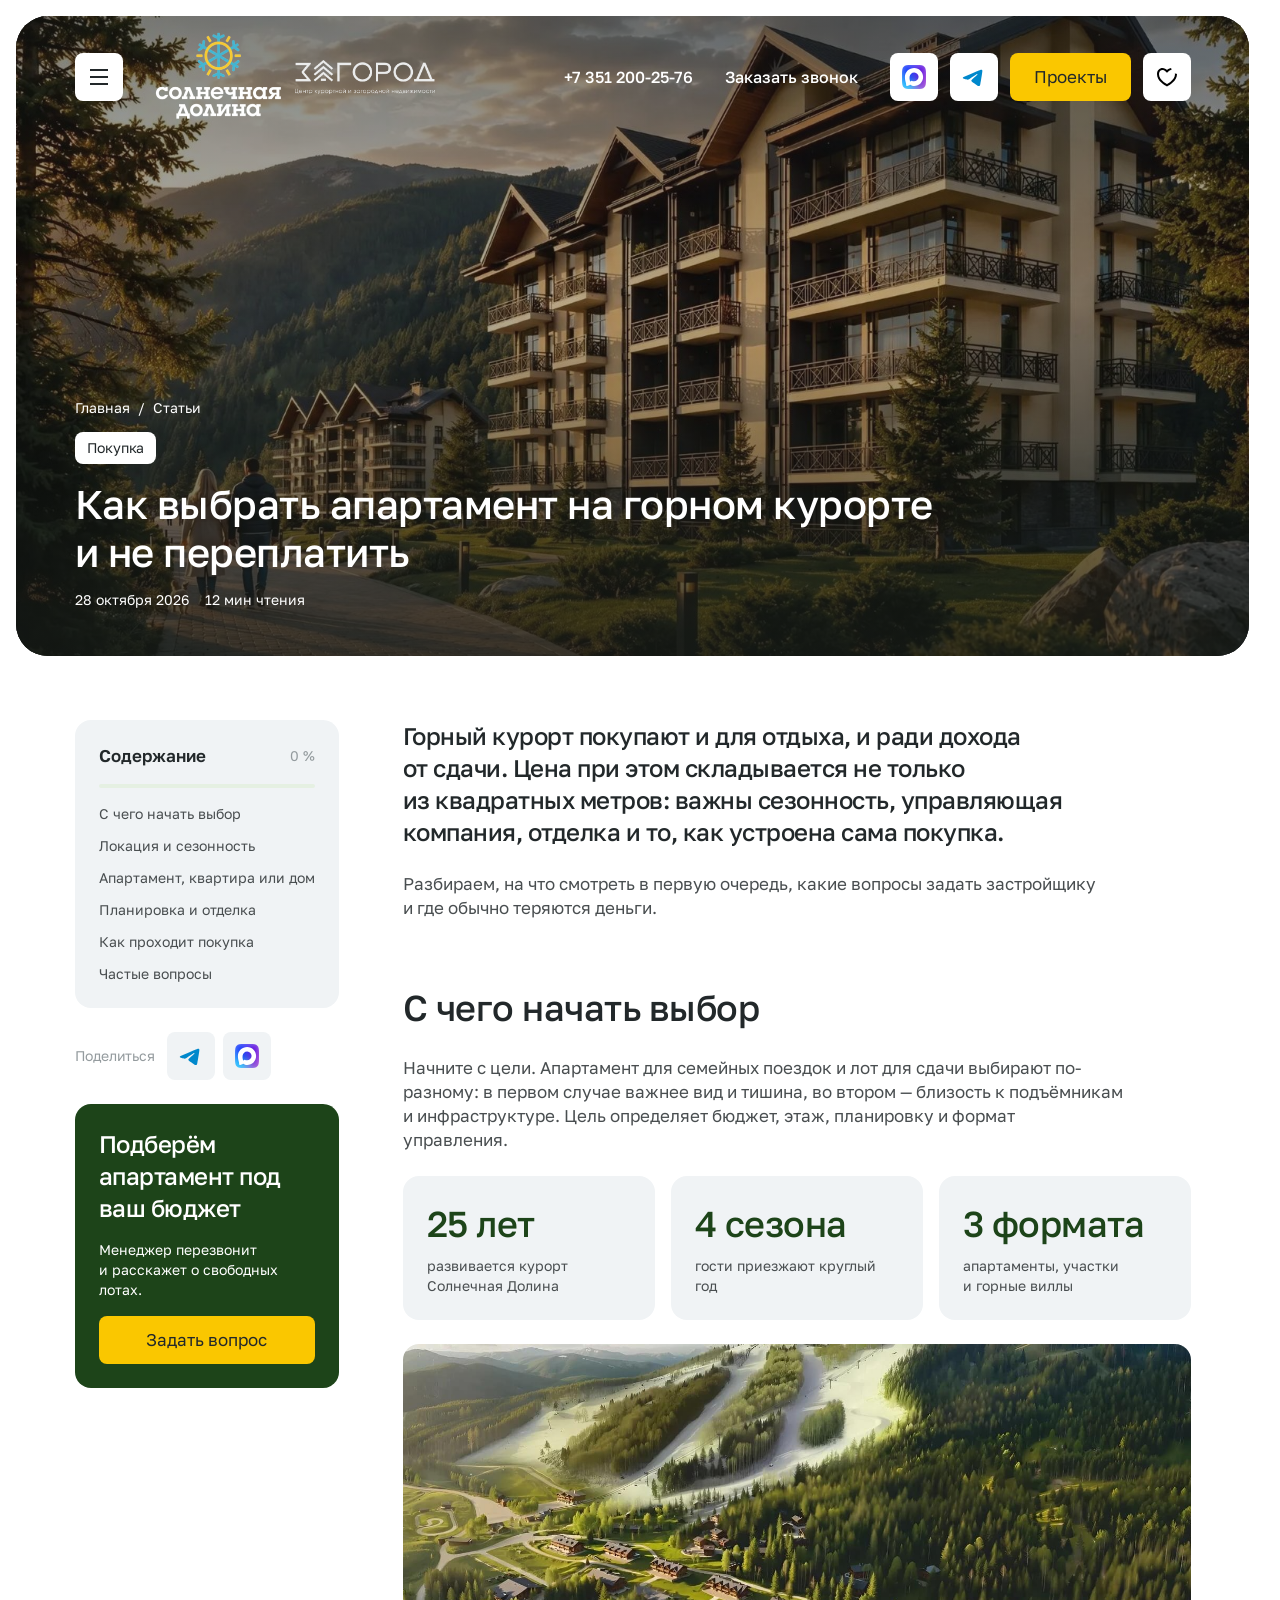
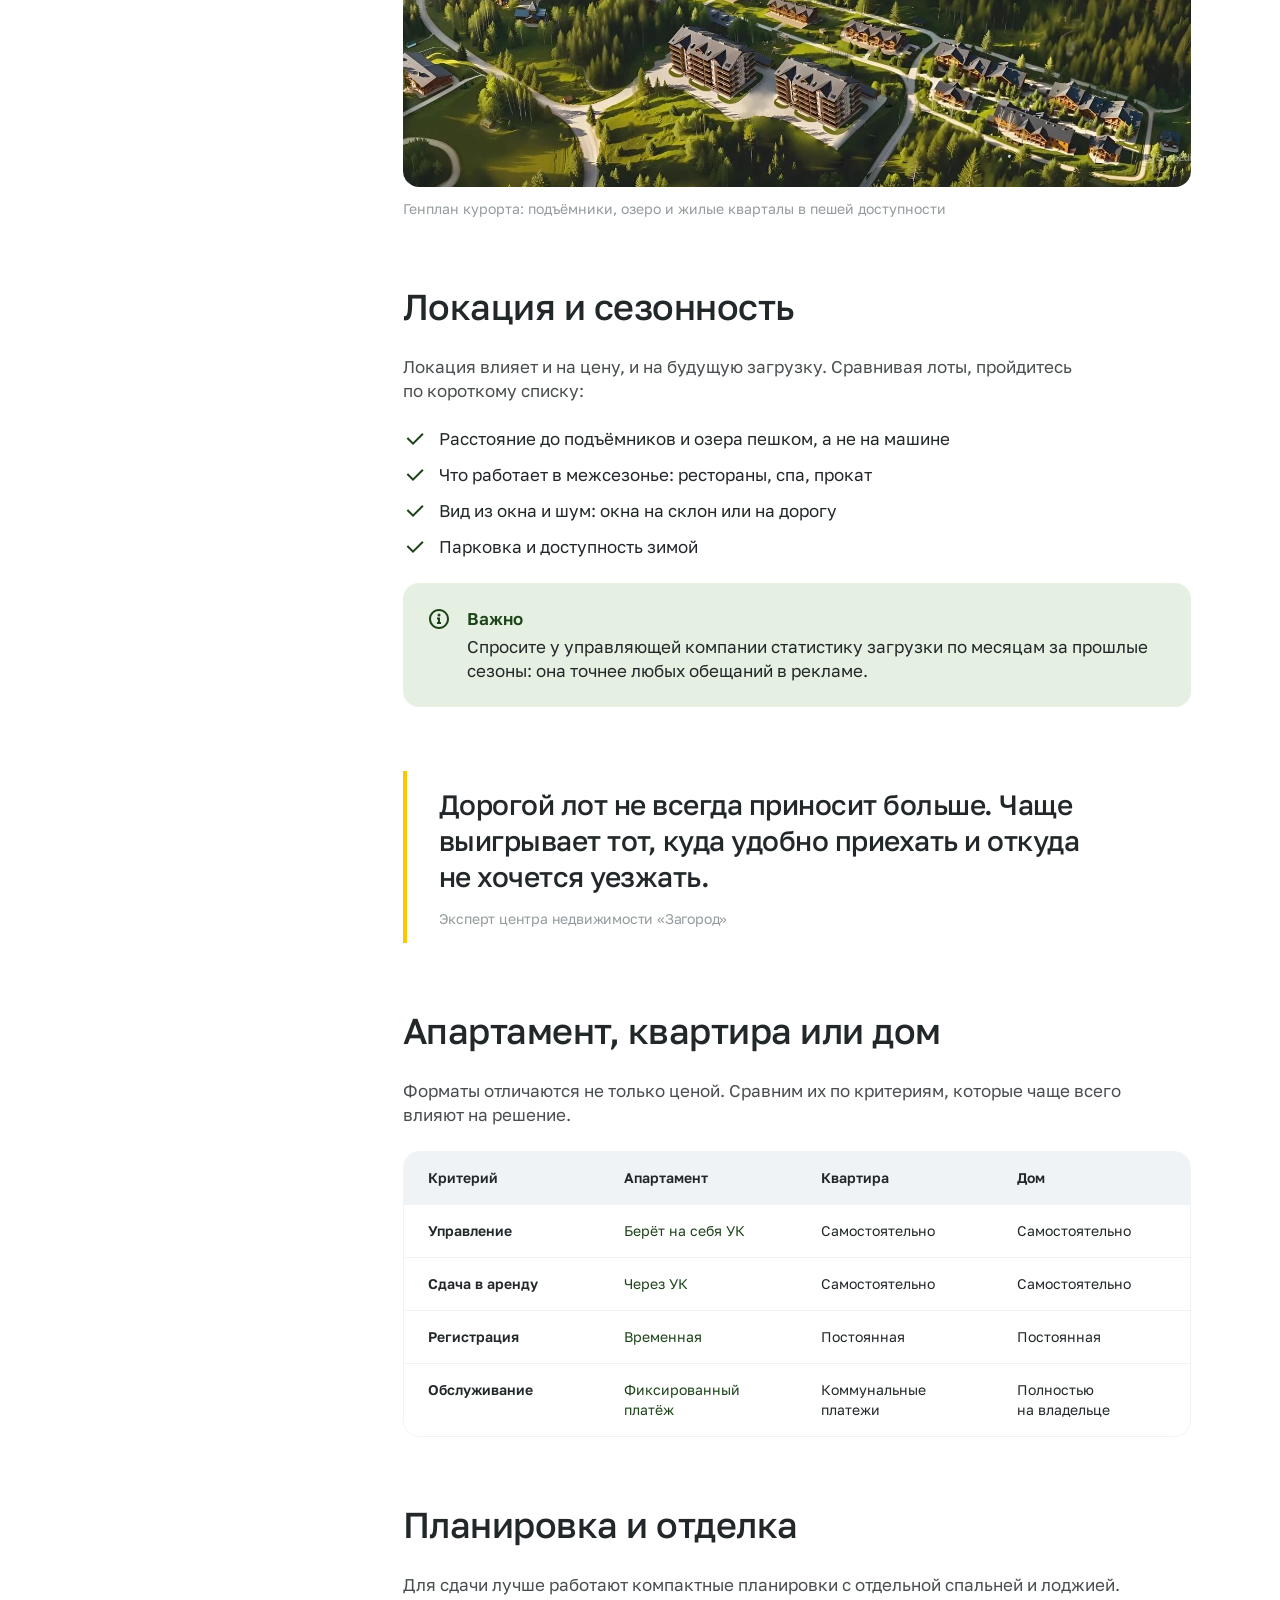
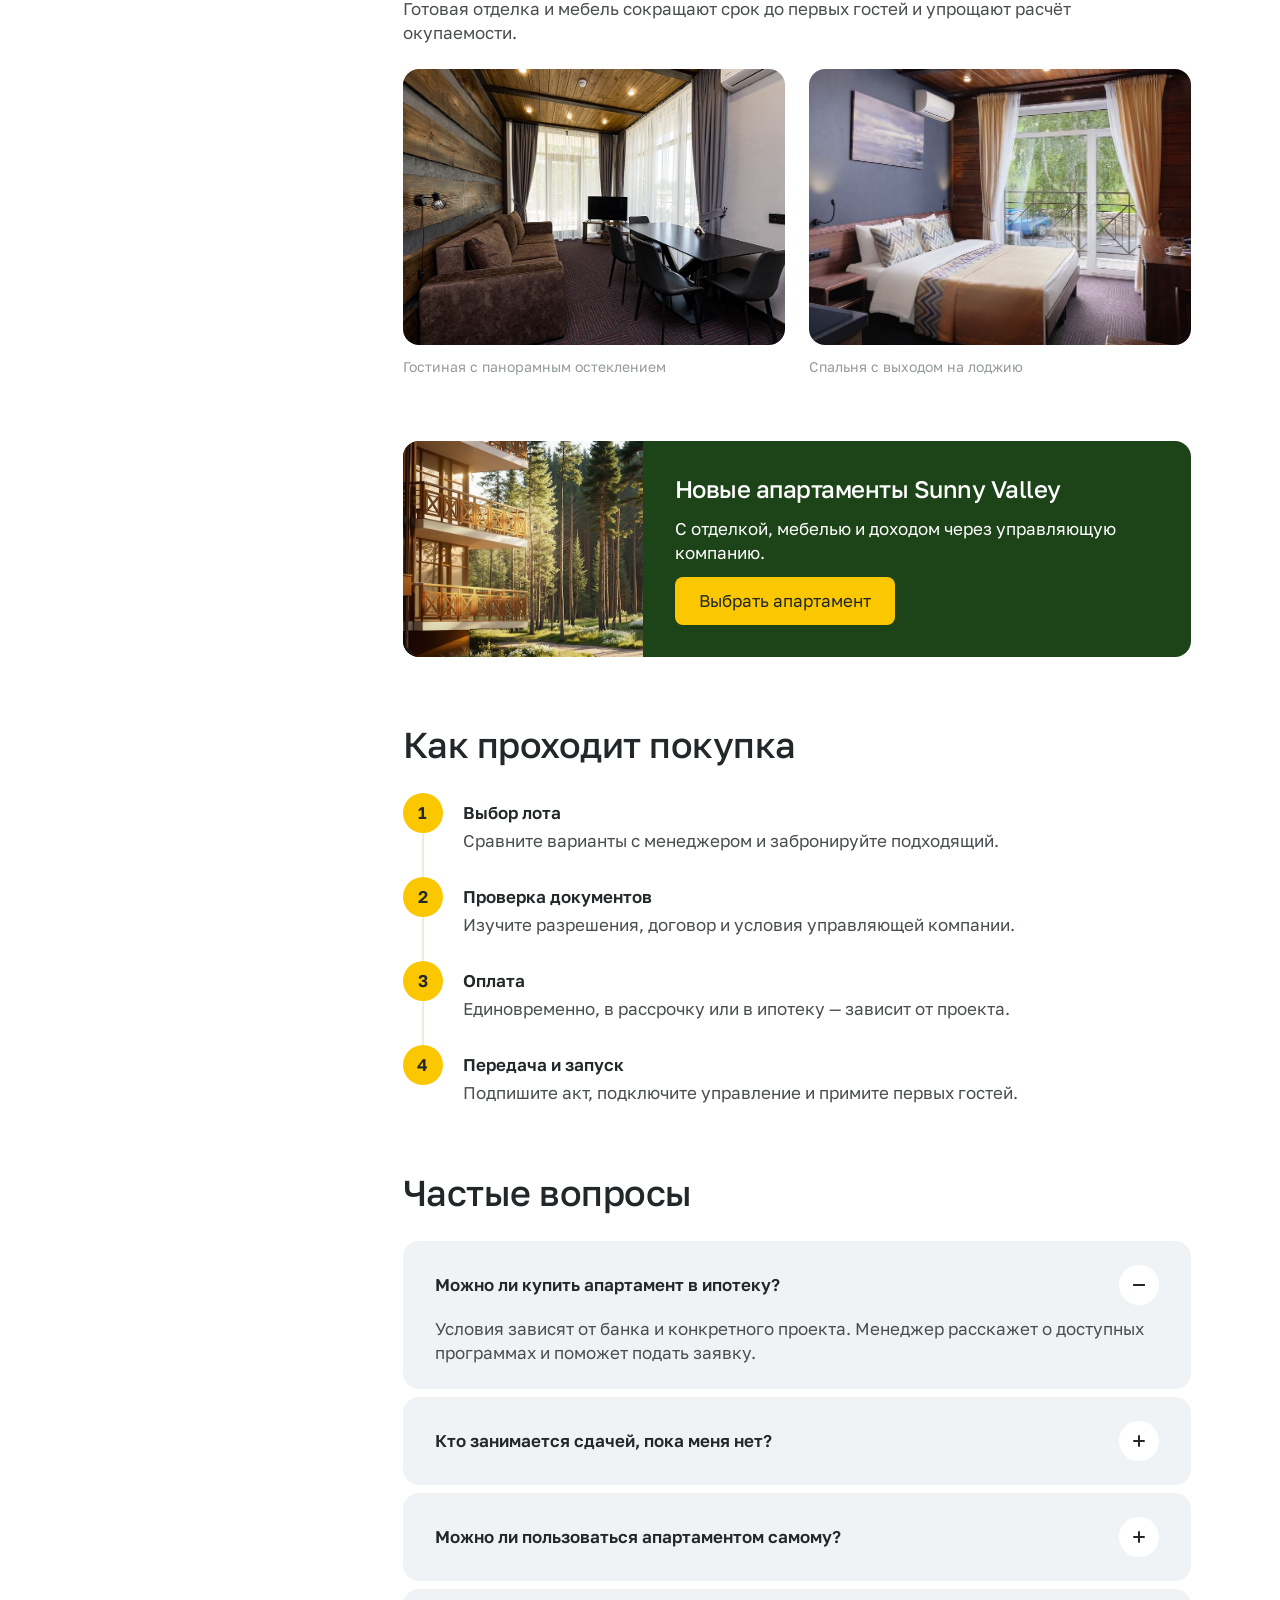
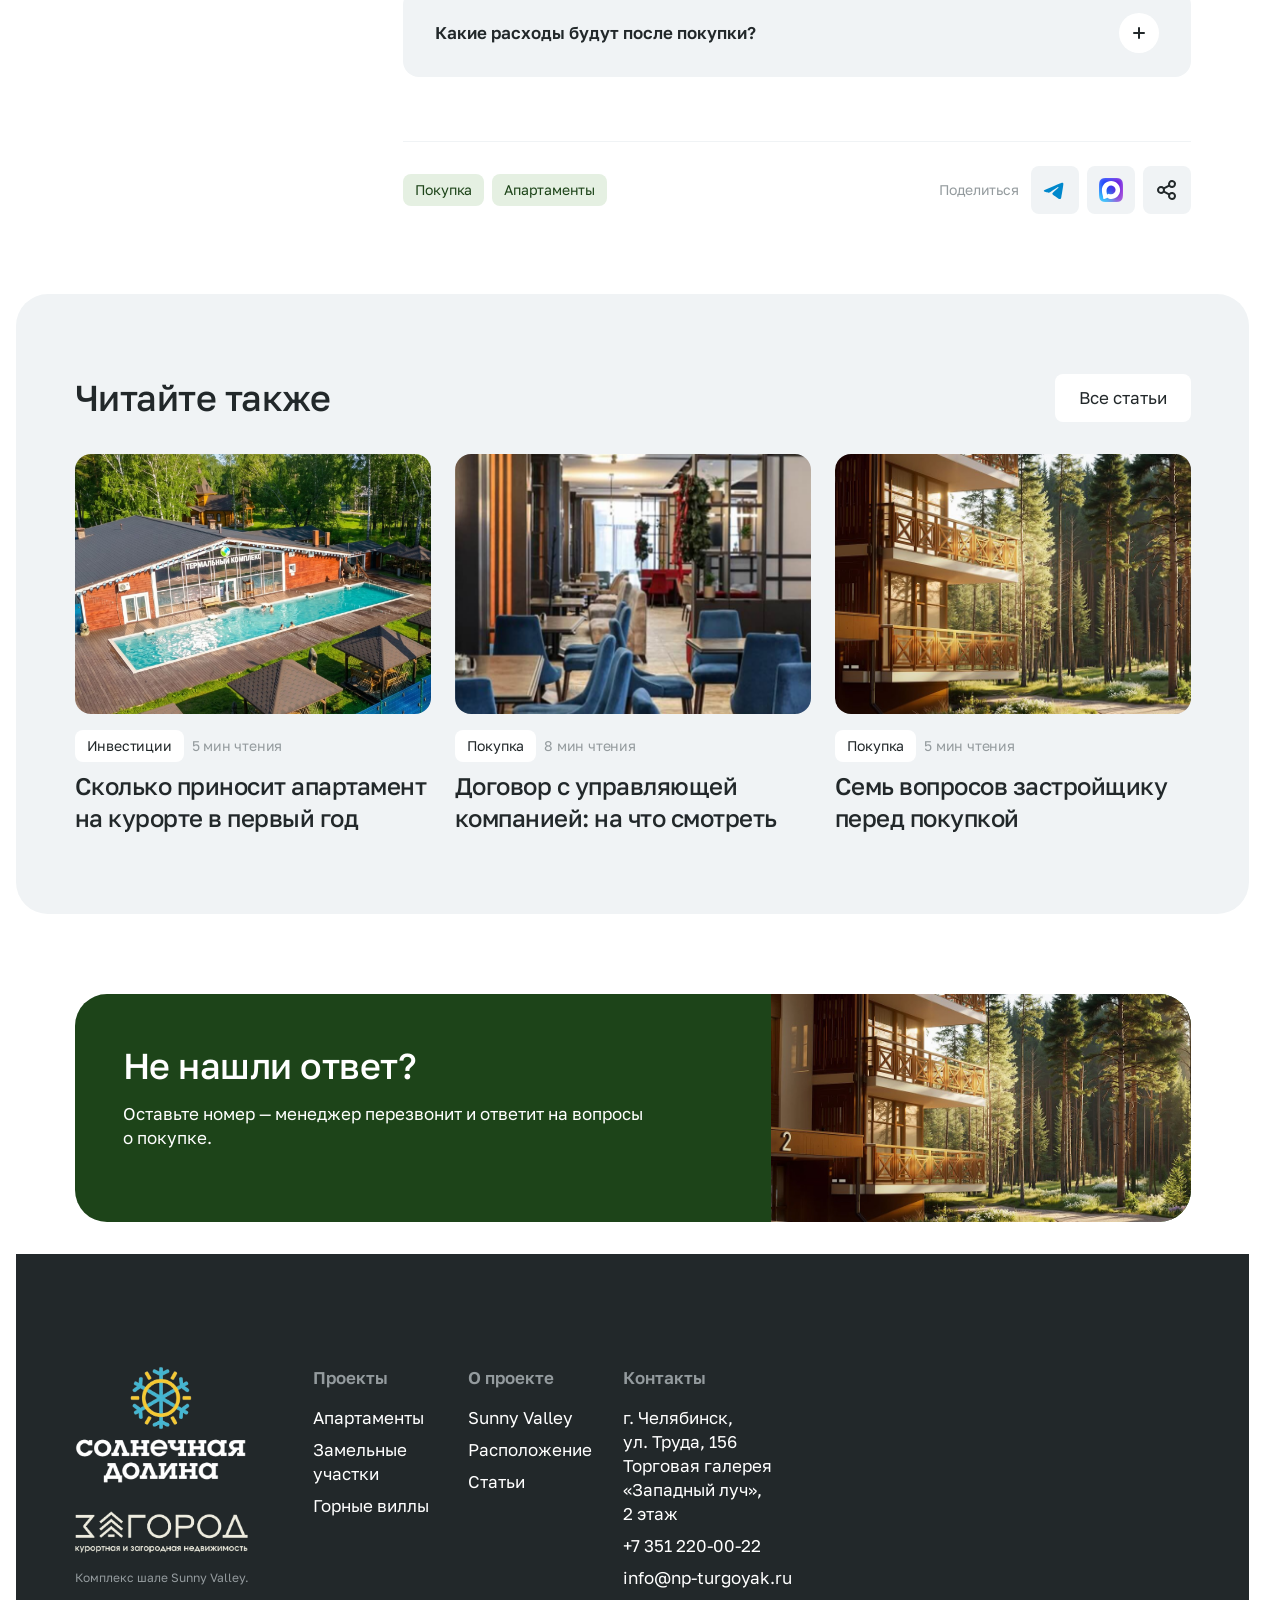
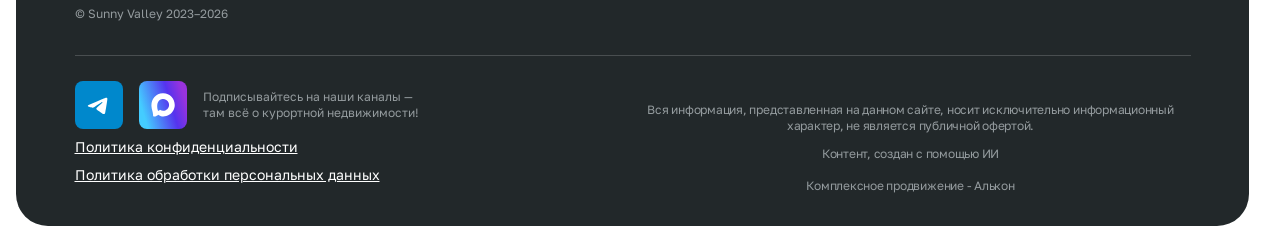
==== article.html @ 373bc0b8 "Add single article page Co-Authored-By: Claude Opus 5.5 <noreply@anthropic.com>" ====
<!DOCTYPE html>
<html lang="ru">
<head>
  <meta charset="UTF-8">
  <meta name="viewport" content="width=device-width, initial-scale=1.0">
  <meta name="format-detection" content="telephone=no">
  <title>Как выбрать апартамент на горном курорте и не переплатить</title>
  <meta name="description" content="На что смотреть при выборе апартамента на горном курорте: локация, сезонность, формат, планировка и этапы покупки.">
  <link rel="preconnect" href="https://fonts.googleapis.com">
  <link rel="preconnect" href="https://fonts.gstatic.com" crossorigin>
  <link href="https://fonts.googleapis.com/css2?family=Golos+Text:wght@400..900&display=swap" rel="stylesheet">
  <!-- Snapshot of the live site's styles, for local preview only. On the site they come from the template. -->
  <link rel="stylesheet" href="assets/css/site/fav-aparts.css">
  <link rel="stylesheet" href="assets/css/site/site-inline.css">
  <link rel="stylesheet" href="assets/css/articles.css">
</head>
<body id="up" class="main-body articles-page">
<!-- SITE HEADER: comes from the site template -->
<header class="header hidden header_sticky" id="header-sticky">
      <div class="header__menu-dimmer"></div>
      <div class="container">
      <div class="header__background"></div>
      <div class="header__container">
        <div class="header__hamburger-wrapper">
          <button class="header__hamburger-button button button_icn" data-hint-text="Меню">
            <img src="data:image/svg+xml,%3csvg%20width='24'%20height='24'%20viewBox='0%200%2024%2024'%20fill='none'%20xmlns='http://www.w3.org/2000/svg'%3e%3cpath%20d='M3%204H21V6H3V4ZM3%2011H21V13H3V11ZM3%2018H21V20H3V18Z'%20fill='%2322282A'/%3e%3c/svg%3e" alt="hamburger-icon">
          </button>
          <button class="header__close-button header__hamburger-button button button_icn button_light" data-hint-text="Закрыть меню">
            <img src="data:image/svg+xml,%3csvg%20width='24'%20height='24'%20viewBox='0%200%2024%2024'%20fill='none'%20xmlns='http://www.w3.org/2000/svg'%3e%3cpath%20d='M11.9997%2010.5865L16.9495%205.63672L18.3637%207.05093L13.4139%2012.0007L18.3637%2016.9504L16.9495%2018.3646L11.9997%2013.4149L7.04996%2018.3646L5.63574%2016.9504L10.5855%2012.0007L5.63574%207.05093L7.04996%205.63672L11.9997%2010.5865Z'%20fill='%2322282A'/%3e%3c/svg%3e" alt="hamburger-icon">
          </button>
          <div class="header__hamburder-menu">
                <nav>
                                      <a href="#o_nas" class="header__hamburder-menu-link">О проекте</a>
                                      <a href="#section-advantages" class="header__hamburder-menu-link">Инфраструктура</a>
                                      <a href="#contacts" class="header__hamburder-menu-link">Контакты</a>
                                  </nav>
                <nav class="header__hamburder-menu-projects">
                  <a href="/apartments/" class="header__hamburder-menu-link">Апартаменты</a>
                  <a href="/4sezona/" class="header__hamburder-menu-link">Земельные участки</a>
                  <a href="/houses/" class="header__hamburder-menu-link">Горные виллы</a>
              <a href="articles.html" class="header__hamburder-menu-link">Статьи</a>
                </nav>
                                <div class="header__hamburger-contacts">
                  <div class="header__hamburger-contacts-buttons">
                    <a href="https://max.ru/u/f9LHodD0cOL8bo70xZxo55q7_jvmMdqgrEBxCfWlBI1Q8cMoKsWiyhj1p1c" target="_blank" class="button button_icn button_light" style="width: 100%;" data-hint-text="Написать в Max">
                      <img src="assets/img/max-logo.svg" style="width:24px;height:24px;" alt="max-icon">
                    </a>
                    <a href="https://t.me/Zagorodapart" target="_blank" class="button button_icn button_light" style="width: 100%;" data-hint-text="Написать в Telegram">
                      <img src="data:image/svg+xml,%3csvg%20width='24'%20height='24'%20viewBox='0%200%2024%2024'%20fill='none'%20xmlns='http://www.w3.org/2000/svg'%3e%3cpath%20d='M2.14753%2011.8099C7.3949%209.52374%2010.894%208.01654%2012.6447%207.28833C17.6435%205.20916%2018.6822%204.84799%2019.3592%204.83606C19.5081%204.83344%2019.8411%204.87034%2020.0567%205.04534C20.2388%205.1931%2020.2889%205.39271%2020.3129%205.5328C20.3369%205.6729%2020.3667%205.99204%2020.343%206.2414C20.0721%209.08763%2018.9%2015.9947%2018.3037%2019.1825C18.0514%2020.5314%2017.5546%2020.9836%2017.0736%2021.0279C16.0283%2021.1241%2015.2345%2020.3371%2014.2221%2019.6735C12.6379%2018.635%2011.7429%2017.9885%2010.2051%2016.9751C8.42795%2015.804%209.58001%2015.1603%2010.5928%2014.1084C10.8579%2013.8331%2015.4635%209.64397%2015.5526%209.26395C15.5637%209.21642%2015.5741%209.03926%2015.4688%208.94571C15.3636%208.85216%2015.2083%208.88415%2015.0962%208.9096C14.9373%208.94566%2012.4064%2010.6184%207.50365%2013.928C6.78528%2014.4212%206.13461%2014.6616%205.55163%2014.649C4.90893%2014.6351%203.67265%2014.2856%202.7536%2013.9869C1.62635%2013.6204%200.730432%2013.4267%200.808447%2012.8044C0.849081%2012.4803%201.29544%2012.1488%202.14753%2011.8099Z'%20fill='%230088CC'/%3e%3c/svg%3e" alt="telegram-icon">
                    </a>
                  </div>
                  <span class="header__hamburger-contacts-address">
                    г. Челябинск, ул.&nbsp;Труда, 156 Торговая галерея &laquo;Западный луч&raquo;, 2&nbsp;этаж                  </span>
                  <span class="header__hamburger-contacts-address">
                                      </span>
                  <a href="tel:+73512200022" class="header__hamburger-contacts-phone">+7 351 220-00-22</a>
                </div>  
          </div>
        </div>
        <a href="/" class="header__logo">
          <img class="header__logo_mobile" src="assets/img/logo-sun.png" alt="baden-logo">
          <img class="header__logo_desc header__logo_desc_sun" src="assets/img/logo-sun.png" alt="baden-logo">
        </a>
        <a href="#up" class="header__up-link">
          <svg width="24" height="24" viewBox="0 0 24 24" fill="currentColor" xmlns="http://www.w3.org/2000/svg">
            <path d="M12.9999 7.82843V20H10.9999V7.82843L5.6359 13.1924L4.22168 11.7782L11.9999 4L19.7781 11.7782L18.3639 13.1924L12.9999 7.82843Z"/>
          </svg>            
          Наверх
        </a>
        <a href="tel:+73512200022" class="header__link header__phone-link">+7 351 200-25-76</a>
        <a class="header__link form-popup-btn" data-popup-text="Получить консультацию специалиста">Заказать звонок</a>
        <div class="header__buttons-container"> 
          <a href="https://max.ru/u/f9LHodD0cOL8bo70xZxo55q7_jvmMdqgrEBxCfWlBI1Q8cMoKsWiyhj1p1c" target="_blank" class="button button_icn whatsapp-btn" data-hint-text="Написать в Max">
            <img src="assets/img/max-logo.svg" style="width:24px;height:24px;" alt="max-icon">
          </a>
          <a href="https://t.me/Zagorodapart" target="_blank" class="button button_icn tg-btn" data-hint-text="Написать в Telegram">
            <img src="data:image/svg+xml,%3csvg%20width='24'%20height='24'%20viewBox='0%200%2024%2024'%20fill='none'%20xmlns='http://www.w3.org/2000/svg'%3e%3cpath%20d='M2.14753%2011.8099C7.3949%209.52374%2010.894%208.01654%2012.6447%207.28833C17.6435%205.20916%2018.6822%204.84799%2019.3592%204.83606C19.5081%204.83344%2019.8411%204.87034%2020.0567%205.04534C20.2388%205.1931%2020.2889%205.39271%2020.3129%205.5328C20.3369%205.6729%2020.3667%205.99204%2020.343%206.2414C20.0721%209.08763%2018.9%2015.9947%2018.3037%2019.1825C18.0514%2020.5314%2017.5546%2020.9836%2017.0736%2021.0279C16.0283%2021.1241%2015.2345%2020.3371%2014.2221%2019.6735C12.6379%2018.635%2011.7429%2017.9885%2010.2051%2016.9751C8.42795%2015.804%209.58001%2015.1603%2010.5928%2014.1084C10.8579%2013.8331%2015.4635%209.64397%2015.5526%209.26395C15.5637%209.21642%2015.5741%209.03926%2015.4688%208.94571C15.3636%208.85216%2015.2083%208.88415%2015.0962%208.9096C14.9373%208.94566%2012.4064%2010.6184%207.50365%2013.928C6.78528%2014.4212%206.13461%2014.6616%205.55163%2014.649C4.90893%2014.6351%203.67265%2014.2856%202.7536%2013.9869C1.62635%2013.6204%200.730432%2013.4267%200.808447%2012.8044C0.849081%2012.4803%201.29544%2012.1488%202.14753%2011.8099Z'%20fill='%230088CC'/%3e%3c/svg%3e" alt="telegram-icon">
          </a>
                                      <a href="/projects/" class="button button_main header__apart-btn">
                  Проекты                </a>
                        
            <a class="button button_icn hint_to_right header-fav-btn" data-hint-text="В избранном пусто" href="/favourites">
                <svg width="24" height="24" viewBox="0 0 24 24" fill="var(--svg-gray-color)" xmlns="http://www.w3.org/2000/svg">
                  <path d="M16.5 3C19.5376 3 22 5.5 22 9C22 16 14.5 20 12 21.5C9.5 20 2 16 2 9C2 5.5 4.5 3 7.5 3C9.35997 3 11 4 12 5C13 4 14.64 3 16.5 3ZM12.9339 18.6038C13.8155 18.0485 14.61 17.4955 15.3549 16.9029C18.3337 14.533 20 11.9435 20 9C20 6.64076 18.463 5 16.5 5C15.4241 5 14.2593 5.56911 13.4142 6.41421L12 7.82843L10.5858 6.41421C9.74068 5.56911 8.5759 5 7.5 5C5.55906 5 4 6.6565 4 9C4 11.9435 5.66627 14.533 8.64514 16.9029C9.39 17.4955 10.1845 18.0485 11.0661 18.6038C11.3646 18.7919 11.6611 18.9729 12 19.1752C12.3389 18.9729 12.6354 18.7919 12.9339 18.6038Z"/>
                </svg>    
                <div class="fav-button-count"></div> 
              </a>
                  </div>
      </div>
    </div>
  </header>
<div class="header_logo_mobile_banner">
  <img src="assets/img/logo-strip.svg" alt="Загород: курортная и загородная недвижимость">
</div>
<section class="hero articles-hero" id="hero">
<header class="header header_main_bl">
  <div class="header__menu-dimmer"></div>  
  <div class="container">
      <div class="header__background"></div>
      <div class="header__container">
        <div class="header__hamburger-wrapper">
          <button class="header__hamburger-button button button_icn"  data-hint-text="Меню">
            <img src="data:image/svg+xml,%3csvg%20width='24'%20height='24'%20viewBox='0%200%2024%2024'%20fill='none'%20xmlns='http://www.w3.org/2000/svg'%3e%3cpath%20d='M3%204H21V6H3V4ZM3%2011H21V13H3V11ZM3%2018H21V20H3V18Z'%20fill='%2322282A'/%3e%3c/svg%3e" alt="hamburger-icon">
          </button>
          <button class="header__close-button header__hamburger-button button button_icn button_light"  data-hint-text="Закрыть меню">
            <img src="data:image/svg+xml,%3csvg%20width='24'%20height='24'%20viewBox='0%200%2024%2024'%20fill='none'%20xmlns='http://www.w3.org/2000/svg'%3e%3cpath%20d='M11.9997%2010.5865L16.9495%205.63672L18.3637%207.05093L13.4139%2012.0007L18.3637%2016.9504L16.9495%2018.3646L11.9997%2013.4149L7.04996%2018.3646L5.63574%2016.9504L10.5855%2012.0007L5.63574%207.05093L7.04996%205.63672L11.9997%2010.5865Z'%20fill='%2322282A'/%3e%3c/svg%3e" alt="hamburger-icon">
          </button>
          <div class="header__hamburder-menu">
            <nav>
                              <a href="#o_nas" class="header__hamburder-menu-link">О проекте</a>
                              <a href="#section-advantages" class="header__hamburder-menu-link">Инфраструктура</a>
                              <a href="#contacts" class="header__hamburder-menu-link">Контакты</a>
                          </nav>
            <nav class="header__hamburder-menu-projects">
              <a href="/apartments/" class="header__hamburder-menu-link">Апартаменты</a>
              <a href="/4sezona/" class="header__hamburder-menu-link">Земельные участки</a>
              <a href="/houses/" class="header__hamburder-menu-link">Горные виллы</a>
              <a href="articles.html" class="header__hamburder-menu-link">Статьи</a>
            </nav>
                        <div class="header__hamburger-contacts">
              <div class="header__hamburger-contacts-buttons">
                <a href="https://max.ru/u/f9LHodD0cOL8bo70xZxo55q7_jvmMdqgrEBxCfWlBI1Q8cMoKsWiyhj1p1c" target="_blank" class="button button_icn button_light" style="width: 100%;" data-hint-text="Написать в Max">
                  <img src="assets/img/max-logo.svg" alt="max-icon" style="width: 24px; height: 24px;">
                </a>
                <a href="https://t.me/Zagorodapart" target="_blank" class="button button_icn button_light" style="width: 100%;" data-hint-text="Написать в Telegram">
                  <img src="data:image/svg+xml,%3csvg%20width='24'%20height='24'%20viewBox='0%200%2024%2024'%20fill='none'%20xmlns='http://www.w3.org/2000/svg'%3e%3cpath%20d='M2.14753%2011.8099C7.3949%209.52374%2010.894%208.01654%2012.6447%207.28833C17.6435%205.20916%2018.6822%204.84799%2019.3592%204.83606C19.5081%204.83344%2019.8411%204.87034%2020.0567%205.04534C20.2388%205.1931%2020.2889%205.39271%2020.3129%205.5328C20.3369%205.6729%2020.3667%205.99204%2020.343%206.2414C20.0721%209.08763%2018.9%2015.9947%2018.3037%2019.1825C18.0514%2020.5314%2017.5546%2020.9836%2017.0736%2021.0279C16.0283%2021.1241%2015.2345%2020.3371%2014.2221%2019.6735C12.6379%2018.635%2011.7429%2017.9885%2010.2051%2016.9751C8.42795%2015.804%209.58001%2015.1603%2010.5928%2014.1084C10.8579%2013.8331%2015.4635%209.64397%2015.5526%209.26395C15.5637%209.21642%2015.5741%209.03926%2015.4688%208.94571C15.3636%208.85216%2015.2083%208.88415%2015.0962%208.9096C14.9373%208.94566%2012.4064%2010.6184%207.50365%2013.928C6.78528%2014.4212%206.13461%2014.6616%205.55163%2014.649C4.90893%2014.6351%203.67265%2014.2856%202.7536%2013.9869C1.62635%2013.6204%200.730432%2013.4267%200.808447%2012.8044C0.849081%2012.4803%201.29544%2012.1488%202.14753%2011.8099Z'%20fill='%230088CC'/%3e%3c/svg%3e" alt="telegram-icon">
                </a>
              </div>
              <span class="header__hamburger-contacts-address">
                г. Челябинск, ул.&nbsp;Труда, 156 Торговая галерея &laquo;Западный луч&raquo;, 2&nbsp;этаж              </span>
              <span class="header__hamburger-contacts-address">
                              </span>
              <a href="tel:+73512200022" class="header__hamburger-contacts-phone">+7 351 220-00-22</a>
            </div>  
          </div>
        </div>
        <a href="/" class="header__logo">
                    <img class="header__logo_mobile" src="assets/img/logo-sun.png" alt="baden-logo">
          <img class="header__logo_desc header__logo_desc_sun" src="assets/img/logo-sun.png" alt="baden-logo">
          <img class="header__logo_desc header__logo_desc_z" src="assets/img/logo-zagorod-footer.png" alt="baden-logo">
        </a>
        <a href="tel:+73512200022" class="header__link header__phone-link">+7 351 200-25-76</a>
        <burron class="header__link form-popup-btn" data-popup-text="Получить консультацию специалиста">Заказать звонок</burron>
        <div class="header__buttons-container">
          <a href="https://max.ru/u/f9LHodD0cOL8bo70xZxo55q7_jvmMdqgrEBxCfWlBI1Q8cMoKsWiyhj1p1c" target="_blank" class="button button_icn whatsapp-btn" data-hint-text="Написать в Max">
            <img src="assets/img/max-logo.svg" alt="max-icon" style="width: 24px; height: 24px;">
          </a>
          <a href="https://t.me/Zagorodapart" target="_blank" class="button button_icn tg-btn" data-hint-text="Написать в Telegram">
            <img src="data:image/svg+xml,%3csvg%20width='24'%20height='24'%20viewBox='0%200%2024%2024'%20fill='none'%20xmlns='http://www.w3.org/2000/svg'%3e%3cpath%20d='M2.14753%2011.8099C7.3949%209.52374%2010.894%208.01654%2012.6447%207.28833C17.6435%205.20916%2018.6822%204.84799%2019.3592%204.83606C19.5081%204.83344%2019.8411%204.87034%2020.0567%205.04534C20.2388%205.1931%2020.2889%205.39271%2020.3129%205.5328C20.3369%205.6729%2020.3667%205.99204%2020.343%206.2414C20.0721%209.08763%2018.9%2015.9947%2018.3037%2019.1825C18.0514%2020.5314%2017.5546%2020.9836%2017.0736%2021.0279C16.0283%2021.1241%2015.2345%2020.3371%2014.2221%2019.6735C12.6379%2018.635%2011.7429%2017.9885%2010.2051%2016.9751C8.42795%2015.804%209.58001%2015.1603%2010.5928%2014.1084C10.8579%2013.8331%2015.4635%209.64397%2015.5526%209.26395C15.5637%209.21642%2015.5741%209.03926%2015.4688%208.94571C15.3636%208.85216%2015.2083%208.88415%2015.0962%208.9096C14.9373%208.94566%2012.4064%2010.6184%207.50365%2013.928C6.78528%2014.4212%206.13461%2014.6616%205.55163%2014.649C4.90893%2014.6351%203.67265%2014.2856%202.7536%2013.9869C1.62635%2013.6204%200.730432%2013.4267%200.808447%2012.8044C0.849081%2012.4803%201.29544%2012.1488%202.14753%2011.8099Z'%20fill='%230088CC'/%3e%3c/svg%3e" alt="telegram-icon">
          </a>
                                          <a href="/projects/" class="button button_mobile button_main header__apart-btn">
                    Проекты                  </a>
                            <a class="button button_icn hint_to_right header-fav-btn" data-hint-text="В избранном пусто" href="/favourites">
                <svg width="24" height="24" viewBox="0 0 24 24" fill="var(--svg-gray-color)" xmlns="http://www.w3.org/2000/svg">
                  <path d="M16.5 3C19.5376 3 22 5.5 22 9C22 16 14.5 20 12 21.5C9.5 20 2 16 2 9C2 5.5 4.5 3 7.5 3C9.35997 3 11 4 12 5C13 4 14.64 3 16.5 3ZM12.9339 18.6038C13.8155 18.0485 14.61 17.4955 15.3549 16.9029C18.3337 14.533 20 11.9435 20 9C20 6.64076 18.463 5 16.5 5C15.4241 5 14.2593 5.56911 13.4142 6.41421L12 7.82843L10.5858 6.41421C9.74068 5.56911 8.5759 5 7.5 5C5.55906 5 4 6.6565 4 9C4 11.9435 5.66627 14.533 8.64514 16.9029C9.39 17.4955 10.1845 18.0485 11.0661 18.6038C11.3646 18.7919 11.6611 18.9729 12 19.1752C12.3389 18.9729 12.6354 18.7919 12.9339 18.6038Z"/>
                </svg>   
                <div class="fav-button-count"></div> 
              </a>
                  </div>
      </div>
  </div>
</header>
  <div class="articles-hero__card articles-hero__card_article">
    <img class="articles-hero__image" src="assets/img/hero-apartments.jpg" alt="" width="1600" height="900">
    <div class="container">
      <div class="articles-hero__content">
        <nav aria-label="Хлебные крошки">
          <ol class="articles-breadcrumbs"><li><a href="/">Главная</a></li><li><a href="articles.html">Статьи</a></li></ol>
        </nav>
        <span class="article-tag article-tag_white">Покупка</span>
        <div class="articles-hero__text">
          <h1 class="articles-title">Как&nbsp;выбрать апартамент на&nbsp;горном курорте и&nbsp;не&nbsp;переплатить</h1>
        </div>
        <div class="articles-hero__meta"><time datetime="2026-10-28">28&nbsp;октября 2026</time><span>12&nbsp;мин чтения</span></div>
      </div>
    </div>
  </div>
</section>

<main>
<div class="container">
  <div class="article-layout">
    <aside class="article-sidebar">
      <nav class="article-toc" data-article-toc aria-label="Содержание статьи">
        <button class="article-toc__head" type="button" aria-expanded="false">
          <span>Содержание</span>
          <span class="article-toc__percent" data-article-percent>0&nbsp;%</span>
          <span class="article-toc__toggle" aria-hidden="true"></span>
        </button>
        <div class="article-toc__progress"><span class="article-toc__bar" data-article-progress></span></div>
        <ol class="article-toc__list">
        <li><a class="article-toc__link" href="#choice">С&nbsp;чего начать выбор</a></li>
        <li><a class="article-toc__link" href="#location">Локация и&nbsp;сезонность</a></li>
        <li><a class="article-toc__link" href="#formats">Апартамент, квартира или&nbsp;дом</a></li>
        <li><a class="article-toc__link" href="#layout">Планировка и&nbsp;отделка</a></li>
        <li><a class="article-toc__link" href="#purchase">Как&nbsp;проходит покупка</a></li>
        <li><a class="article-toc__link" href="#faq">Частые вопросы</a></li>
        </ol>
      </nav>
      <div class="article-share">
        <span class="articles-muted article-share__label">Поделиться</span>
        <a class="button button_icn" href="#" data-share="telegram" target="_blank" rel="noopener" aria-label="Поделиться в Telegram"><svg viewBox="0 0 24 24" aria-hidden="true"><path fill="#08c" d="M2.14753 11.8099C7.3949 9.52374 10.894 8.01654 12.6447 7.28833C17.6435 5.20916 18.6822 4.84799 19.3592 4.83606C19.5081 4.83344 19.8411 4.87034 20.0567 5.04534C20.2388 5.1931 20.2889 5.39271 20.3129 5.5328C20.3369 5.6729 20.3667 5.99204 20.343 6.2414C20.0721 9.08763 18.9 15.9947 18.3037 19.1825C18.0514 20.5314 17.5546 20.9836 17.0736 21.0279C16.0283 21.1241 15.2345 20.3371 14.2221 19.6735C12.6379 18.635 11.7429 17.9885 10.2051 16.9751C8.42795 15.804 9.58001 15.1603 10.5928 14.1084C10.8579 13.8331 15.4635 9.64397 15.5526 9.26395C15.5637 9.21642 15.5741 9.03926 15.4688 8.94571C15.3636 8.85216 15.2083 8.88415 15.0962 8.90959C14.9373 8.94566 12.4064 10.6185 7.50365 13.928C6.78528 14.4212 6.13461 14.6616 5.55163 14.649C4.90893 14.6351 3.67265 14.2856 2.7536 13.9869C1.62635 13.6204 0.730432 13.4267 0.808447 12.8044C0.849081 12.4803 1.29544 12.1488 2.14753 11.8099Z"/></svg></a>
        <a class="button button_icn" href="#" data-share="max" target="_blank" rel="noopener" aria-label="Поделиться в Max"><img src="assets/img/max-logo.svg" alt=""></a>
        
      </div>
      <div class="article-sidebar__promo">
        <div class="articles-subheading">Подберём апартамент под ваш бюджет</div>
        <p>Менеджер перезвонит и&nbsp;расскажет о&nbsp;свободных лотах.</p>
        <a class="button button_main" href="#contact-form">Задать вопрос</a>
      </div>
    </aside>

    <article class="article-content" data-article-content>
      <p class="article-lede">Горный курорт покупают и&nbsp;для&nbsp;отдыха, и&nbsp;ради дохода от&nbsp;сдачи. Цена при этом складывается не&nbsp;только из&nbsp;квадратных метров: важны сезонность, управляющая компания, отделка и&nbsp;то, как&nbsp;устроена сама покупка.</p>
      <p>Разбираем, на&nbsp;что&nbsp;смотреть в&nbsp;первую очередь, какие вопросы задать застройщику и&nbsp;где обычно теряются деньги.</p>

      <h2 id="choice">С&nbsp;чего начать выбор</h2>
      <p>Начните с&nbsp;цели. Апартамент для&nbsp;семейных поездок и&nbsp;лот для&nbsp;сдачи выбирают по-разному: в&nbsp;первом случае важнее вид и&nbsp;тишина, во&nbsp;втором&nbsp;— близость к&nbsp;подъёмникам и&nbsp;инфраструктуре. Цель определяет бюджет, этаж, планировку и&nbsp;формат управления.</p>
      <div class="article-stats">
        <div class="article-stats__item"><span class="article-stats__value">25&nbsp;лет</span>развивается курорт Солнечная Долина</div>
        <div class="article-stats__item"><span class="article-stats__value">4&nbsp;сезона</span>гости приезжают круглый год</div>
        <div class="article-stats__item"><span class="article-stats__value">3&nbsp;формата</span>апартаменты, участки и&nbsp;горные виллы</div>
      </div>
      <figure class="article-figure">
        <img src="assets/img/genplan-aerial.jpg" alt="Вид на курорт с высоты: склоны, лес и жилые кварталы" loading="lazy" width="856" height="480">
        <figcaption>Генплан курорта: подъёмники, озеро и&nbsp;жилые кварталы в&nbsp;пешей доступности</figcaption>
      </figure>

      <h2 id="location">Локация и&nbsp;сезонность</h2>
      <p>Локация влияет и&nbsp;на&nbsp;цену, и&nbsp;на&nbsp;будущую загрузку. Сравнивая лоты, пройдитесь по&nbsp;короткому списку:</p>
      <ul>
        <li>Расстояние до&nbsp;подъёмников и&nbsp;озера пешком, а&nbsp;не&nbsp;на&nbsp;машине</li>
        <li>Что&nbsp;работает в&nbsp;межсезонье: рестораны, спа, прокат</li>
        <li>Вид из&nbsp;окна и&nbsp;шум: окна на&nbsp;склон или&nbsp;на&nbsp;дорогу</li>
        <li>Парковка и&nbsp;доступность зимой</li>
      </ul>
      <div class="article-note">
        <svg viewBox="0 0 24 24" aria-hidden="true"><path d="M12 22C6.48 22 2 17.52 2 12S6.48 2 12 2s10 4.48 10 10-4.48 10-10 10Zm0-2a8 8 0 1 0 0-16 8 8 0 0 0 0 16Zm1-9.5V15h1v2h-4v-2h1v-2.5h-1v-2h3ZM13.5 8a1.5 1.5 0 1 1-3 0 1.5 1.5 0 0 1 3 0Z"/></svg>
        <div><strong>Важно</strong>Спросите у&nbsp;управляющей компании статистику загрузки по&nbsp;месяцам за&nbsp;прошлые сезоны: она точнее любых обещаний в&nbsp;рекламе.</div>
      </div>
      <blockquote>
        <p>Дорогой лот не&nbsp;всегда приносит больше. Чаще выигрывает тот, куда удобно приехать и&nbsp;откуда не&nbsp;хочется уезжать.</p>
        <cite>Эксперт центра недвижимости «Загород»</cite>
      </blockquote>

      <h2 id="formats">Апартамент, квартира или&nbsp;дом</h2>
      <p>Форматы отличаются не&nbsp;только ценой. Сравним их по&nbsp;критериям, которые чаще всего влияют на&nbsp;решение.</p>
      <div class="article-table">
        <table>
          <thead><tr><th scope="col">Критерий</th><th scope="col">Апартамент</th><th scope="col">Квартира</th><th scope="col">Дом</th></tr></thead>
          <tbody>
            <tr><th scope="row">Управление</th><td>Берёт на&nbsp;себя УК</td><td>Самостоятельно</td><td>Самостоятельно</td></tr>
            <tr><th scope="row">Сдача в&nbsp;аренду</th><td>Через УК</td><td>Самостоятельно</td><td>Самостоятельно</td></tr>
            <tr><th scope="row">Регистрация</th><td>Временная</td><td>Постоянная</td><td>Постоянная</td></tr>
            <tr><th scope="row">Обслуживание</th><td>Фиксированный платёж</td><td>Коммунальные платежи</td><td>Полностью на&nbsp;владельце</td></tr>
          </tbody>
        </table>
      </div>

      <h2 id="layout">Планировка и&nbsp;отделка</h2>
      <p>Для&nbsp;сдачи лучше работают компактные планировки с&nbsp;отдельной спальней и&nbsp;лоджией. Готовая отделка и&nbsp;мебель сокращают срок до&nbsp;первых гостей и&nbsp;упрощают расчёт окупаемости.</p>
      <div class="article-gallery">
        <figure class="article-figure"><img src="assets/img/interior-living.jpg" alt="Гостиная с панорамными окнами" loading="lazy" width="416" height="300"><figcaption>Гостиная с&nbsp;панорамным остеклением</figcaption></figure>
        <figure class="article-figure"><img src="assets/img/interior-bedroom.jpg" alt="Спальня с выходом на лоджию" loading="lazy" width="416" height="300"><figcaption>Спальня с&nbsp;выходом на&nbsp;лоджию</figcaption></figure>
      </div>
      <aside class="article-promo">
        <img class="article-promo__image" src="assets/img/balcony-forest.jpg" alt="" loading="lazy" width="300" height="240">
        <div class="article-promo__body">
          <div class="articles-subheading">Новые апартаменты Sunny Valley</div>
          <p>С&nbsp;отделкой, мебелью и&nbsp;доходом через управляющую компанию.</p>
          <a class="button button_main" href="/apartments/">Выбрать апартамент</a>
        </div>
      </aside>

      <h2 id="purchase">Как&nbsp;проходит покупка</h2>
      <ol class="article-steps">
        <li><strong>Выбор лота</strong>Сравните варианты с&nbsp;менеджером и&nbsp;забронируйте подходящий.</li>
        <li><strong>Проверка документов</strong>Изучите разрешения, договор и&nbsp;условия управляющей компании.</li>
        <li><strong>Оплата</strong>Единовременно, в&nbsp;рассрочку или&nbsp;в&nbsp;ипотеку&nbsp;— зависит от&nbsp;проекта.</li>
        <li><strong>Передача и&nbsp;запуск</strong>Подпишите акт, подключите управление и&nbsp;примите первых гостей.</li>
      </ol>

      <h2 id="faq">Частые вопросы</h2>
      <div class="article-faq">
      <div class="article-faq__item is-open">
        <h3 class="articles-text"><button class="article-faq__question" type="button" aria-expanded="true">
          <span>Можно ли&nbsp;купить апартамент в&nbsp;ипотеку?</span><span class="article-faq__toggle" aria-hidden="true"></span>
        </button></h3>
        <div class="article-faq__answer"><div><p>Условия зависят от&nbsp;банка и&nbsp;конкретного проекта. Менеджер расскажет о&nbsp;доступных программах и&nbsp;поможет подать заявку.</p></div></div>
      </div>
      <div class="article-faq__item">
        <h3 class="articles-text"><button class="article-faq__question" type="button" aria-expanded="false">
          <span>Кто занимается сдачей, пока меня нет?</span><span class="article-faq__toggle" aria-hidden="true"></span>
        </button></h3>
        <div class="article-faq__answer"><div><p>Заселением, уборкой и&nbsp;работой с&nbsp;гостями занимается управляющая компания, а&nbsp;собственник получает отчёт и&nbsp;доход.</p></div></div>
      </div>
      <div class="article-faq__item">
        <h3 class="articles-text"><button class="article-faq__question" type="button" aria-expanded="false">
          <span>Можно ли&nbsp;пользоваться апартаментом самому?</span><span class="article-faq__toggle" aria-hidden="true"></span>
        </button></h3>
        <div class="article-faq__answer"><div><p>Да. Даты собственных поездок согласуются с&nbsp;управляющей компанией заранее.</p></div></div>
      </div>
      <div class="article-faq__item">
        <h3 class="articles-text"><button class="article-faq__question" type="button" aria-expanded="false">
          <span>Какие расходы будут после покупки?</span><span class="article-faq__toggle" aria-hidden="true"></span>
        </button></h3>
        <div class="article-faq__answer"><div><p>Обслуживание, коммунальные платежи и&nbsp;вознаграждение управляющей компании. Точный расчёт менеджер подготовит для&nbsp;выбранного лота.</p></div></div>
      </div>
      </div>

      <div class="article-end">
        <div class="article-end__tags"><a class="article-tag" href="articles.html">Покупка</a><a class="article-tag" href="articles.html">Апартаменты</a></div>
        <div class="article-share">
        <span class="articles-muted article-share__label">Поделиться</span>
        <a class="button button_icn" href="#" data-share="telegram" target="_blank" rel="noopener" aria-label="Поделиться в Telegram"><svg viewBox="0 0 24 24" aria-hidden="true"><path fill="#08c" d="M2.14753 11.8099C7.3949 9.52374 10.894 8.01654 12.6447 7.28833C17.6435 5.20916 18.6822 4.84799 19.3592 4.83606C19.5081 4.83344 19.8411 4.87034 20.0567 5.04534C20.2388 5.1931 20.2889 5.39271 20.3129 5.5328C20.3369 5.6729 20.3667 5.99204 20.343 6.2414C20.0721 9.08763 18.9 15.9947 18.3037 19.1825C18.0514 20.5314 17.5546 20.9836 17.0736 21.0279C16.0283 21.1241 15.2345 20.3371 14.2221 19.6735C12.6379 18.635 11.7429 17.9885 10.2051 16.9751C8.42795 15.804 9.58001 15.1603 10.5928 14.1084C10.8579 13.8331 15.4635 9.64397 15.5526 9.26395C15.5637 9.21642 15.5741 9.03926 15.4688 8.94571C15.3636 8.85216 15.2083 8.88415 15.0962 8.90959C14.9373 8.94566 12.4064 10.6185 7.50365 13.928C6.78528 14.4212 6.13461 14.6616 5.55163 14.649C4.90893 14.6351 3.67265 14.2856 2.7536 13.9869C1.62635 13.6204 0.730432 13.4267 0.808447 12.8044C0.849081 12.4803 1.29544 12.1488 2.14753 11.8099Z"/></svg></a>
        <a class="button button_icn" href="#" data-share="max" target="_blank" rel="noopener" aria-label="Поделиться в Max"><img src="assets/img/max-logo.svg" alt=""></a>
        <button class="button button_icn" type="button" data-share="copy" aria-label="Поделиться ссылкой"><svg viewBox="0 0 24 24" aria-hidden="true"><path fill="#22282A" d="M13.12 17.02 8.92 14.73a4 4 0 1 1 0-5.46l4.2-2.29A4 4 0 1 1 14.08 8.74L9.88 11.03a4 4 0 0 1 0 1.94l4.2 2.29a4 4 0 1 1-.96 1.76ZM6 14a2 2 0 1 0 0-4 2 2 0 0 0 0 4Zm11-6a2 2 0 1 0 0-4 2 2 0 0 0 0 4Zm0 12a2 2 0 1 0 0-4 2 2 0 0 0 0 4Z"/></svg></button>
      </div>
      </div>
    </article>
  </div>
</div>

<section class="articles-related" aria-labelledby="related-heading">
  <div class="container">
    <div class="articles-related__head">
      <h2 class="articles-heading" id="related-heading">Читайте также</h2>
      <a class="button articles-related__all_desktop" href="articles.html">Все статьи</a>
    </div>
    <div class="articles-related__grid">
      <article class="article-card">
    <img class="article-card__image" src="assets/img/pool-aerial.jpg" alt="" loading="lazy" width="416" height="260">
    <div class="article-card__body">
      <div class="article-card__meta">
        <span class="article-tag">Инвестиции</span>
        <span class="articles-muted">5&nbsp;мин чтения</span>
      </div>
      <h3 class="articles-subheading"><a class="article-card__link" href="article.html">Сколько приносит апартамент на&nbsp;курорте в&nbsp;первый год</a></h3>
    </div>
  </article>
      <article class="article-card">
    <img class="article-card__image" src="assets/img/restaurant.jpg" alt="" loading="lazy" width="416" height="260">
    <div class="article-card__body">
      <div class="article-card__meta">
        <span class="article-tag">Покупка</span>
        <span class="articles-muted">8&nbsp;мин чтения</span>
      </div>
      <h3 class="articles-subheading"><a class="article-card__link" href="article.html">Договор с&nbsp;управляющей компанией: на&nbsp;что&nbsp;смотреть</a></h3>
    </div>
  </article>
      <article class="article-card">
    <img class="article-card__image" src="assets/img/balcony-forest.jpg" alt="" loading="lazy" width="416" height="260">
    <div class="article-card__body">
      <div class="article-card__meta">
        <span class="article-tag">Покупка</span>
        <span class="articles-muted">5&nbsp;мин чтения</span>
      </div>
      <h3 class="articles-subheading"><a class="article-card__link" href="article.html">Семь вопросов застройщику перед покупкой</a></h3>
    </div>
  </article>
    </div>
    <a class="button articles-related__all_mobile" href="articles.html">Все статьи</a>
  </div>
</section>

<section class="articles-contact" id="contact-form">
  <div class="container">
    <div class="articles-contact__card">
      <div class="articles-contact__body">
        <div class="articles-contact__intro">
          <h2 class="articles-heading">Не&nbsp;нашли ответ?</h2>
          <p class="articles-text">Оставьте номер&nbsp;— менеджер перезвонит и&nbsp;ответит на&nbsp;вопросы о&nbsp;покупке.</p>
        </div>
        <div data-form-slot></div>
      </div>
      <img class="articles-contact__image" src="assets/img/balcony-forest.jpg" alt="Вид с балкона апартамента на сосновый лес" loading="lazy" width="536" height="400">
    </div>
  </div>
</section>
</main>
<!-- SITE FOOTER: comes from the site template -->
<footer class="footer">
  <div class="container">
    <div class="footer__container">
      
      <div class="footer__info">
        <div class="footer__info-logo-wrapper">
          <a href="/" class="footer__info-logo-link">
            <img class="footer__info-logo" src="assets/img/logo-sun.png" alt="baden-logo">
                          <img src="assets/img/logo-zagorod.png" alt="logo" class="footer__info-logo">
                      </a>
        </div>
        <div class="footer__info-text">
          Комплекс шале Sunny Valley.
          <br><br>
          © Sunny Valley 2023–2026        </div>
      </div>

      <div class="footer__links-col-wrapper">
        
        <div class="footer__links-col">
          <h6 class="footer__col-title">
            Проекты
          </h6>
          <nav class="footer__nav">
            <a href="/apartments/" class="footer__link">Апартаменты</a>
            <a href="/4sezona/" class="footer__link">Замельные участки</a>
            <a href="/houses/" class="footer__link">Горные виллы</a>
          </nav>
        </div>

        <div class="footer__links-col">
          <h6 class="footer__col-title">
            О проекте
          </h6>
          <nav class="footer__nav">
            <a href="/#about" class="footer__link">Sunny Valley</a>
            <a href="/#kontakty" class="footer__link">Расположение</a>
            <a href="articles.html" class="footer__link">Статьи</a>
          </nav>
        </div>

        <div class="footer__contacts">
          <h6 class="footer__col-title">
            Контакты
          </h6>
          <div class="footer__contacts-container">
            <div class="footer__addresses">
                <span class="footer__contacts-text footer__contacts-address-text">
                  г. Челябинск, ул.&nbsp;Труда, 156 Торговая галерея &laquo;Западный луч&raquo;, 2&nbsp;этаж                </span>
                <span class="footer__contacts-text footer__contacts-address-text">
                                  </span>
            </div>
            <span class="footer__contacts-text">
                <a href="tel:+73512200022" class="footer__clickable-link">+7 351 220-00-22</a>
            </span>
            <span class="footer__contacts-text">
                <a href="mailto:info@np-turgoyak.ru" class="footer__clickable-link">info@np-turgoyak.ru</a>
            </span>
          </div>
        </div>
        
        <div class="footer__links-col">
          <div class="footer__widgets-wrapper">
              <iframe frameborder="0" width="150px" height="50px" src="https://widget.2gis.ru/api/widget?org_id=70000001082403482&branch_id=70000001082403483&size=medium&theme=light"></iframe>
              <iframe src="https://yandex.ru/sprav/widget/rating-badge/6217465239?type=rating" width="150" height="50" frameborder="0"></iframe>
          </div>
        </div>

      </div>
    </div>

    <div class="footer__bottom-container">
      <div class="footer__tg-link-wrapper">
        <div class="footer__tg-link">
          <a href="https://t.me/+ztmqgnVSsC5kYjEy" target="_blank" class="button button_icn button_main">
            <img src="data:image/svg+xml,%3csvg%20width='24'%20height='24'%20viewBox='0%200%2024%2024'%20fill='none'%20xmlns='http://www.w3.org/2000/svg'%3e%3cpath%20d='M2.14753%2011.8099C7.3949%209.52374%2010.894%208.01654%2012.6447%207.28833C17.6435%205.20916%2018.6822%204.84799%2019.3592%204.83606C19.5081%204.83344%2019.8411%204.87034%2020.0567%205.04534C20.2388%205.1931%2020.2889%205.39271%2020.3129%205.5328C20.3369%205.6729%2020.3667%205.99204%2020.343%206.2414C20.0721%209.08763%2018.9%2015.9947%2018.3037%2019.1825C18.0514%2020.5314%2017.5546%2020.9836%2017.0736%2021.0279C16.0283%2021.1241%2015.2345%2020.3371%2014.2221%2019.6735C12.6379%2018.635%2011.7429%2017.9885%2010.2051%2016.9751C8.42795%2015.804%209.58001%2015.1603%2010.5928%2014.1084C10.8579%2013.8331%2015.4635%209.64397%2015.5526%209.26395C15.5637%209.21642%2015.5741%209.03926%2015.4688%208.94571C15.3636%208.85216%2015.2083%208.88415%2015.0962%208.9096C14.9373%208.94566%2012.4064%2010.6184%207.50365%2013.928C6.78528%2014.4212%206.13461%2014.6616%205.55163%2014.649C4.90893%2014.6351%203.67265%2014.2856%202.7536%2013.9869C1.62635%2013.6204%200.730432%2013.4267%200.808447%2012.8044C0.849081%2012.4803%201.29544%2012.1488%202.14753%2011.8099Z'%20fill='white'/%3e%3c/svg%3e" alt="tg-icon">
          </a>
          <a href="https://max.ru/join/6n78MjrcCFHDePYJWYY47C_WayJHiJE0l1-caYcAJHQ" target="_blank" class="button button_icn button_max-bg">
            <svg xmlns="http://www.w3.org/2000/svg" width="24" height="24" viewBox="0 0 720 720"><path fill="#fff" d="M350.4,9.6C141.8,20.5,4.1,184.1,12.8,390.4c3.8,90.3,40.1,168,48.7,253.7,2.2,22.2-4.2,49.6,21.4,59.3,31.5,11.9,79.8-8.1,106.2-26.4,9-6.1,17.6-13.2,24.2-22,27.3,18.1,53.2,35.6,85.7,43.4,143.1,34.3,299.9-44.2,369.6-170.3C799.6,291.2,622.5-4.6,350.4,9.6h0ZM269.4,504c-11.3,8.8-22.2,20.8-34.7,27.7-18.1,9.7-23.7-.4-30.5-16.4-21.4-50.9-24-137.6-11.5-190.9,16.8-72.5,72.9-136.3,150-143.1,78-6.9,150.4,32.7,183.1,104.2,72.4,159.1-112.9,316.2-256.4,218.6h0Z"/></svg>
          </a>
          <span class="footer__tg-link-text">
            Подписывайтесь на наши каналы —<br>там всё о курортной недвижимости!
          </span>
        </div>

        <div class="footer__links-wrapper">
        <a href="/privacy-policy" class="footer__policy-link" target="_blank">Политика конфиденциальности</a>
        <a href="/personal-data" class="footer__policy-link" target="_blank">Политика обработки персональных данных</a>
        </div>
      </div>

      <div class="footer__info-dev">
        <div class="footer__info-dev-info">
          Вся информация, представленная на данном сайте, носит исключительно информационный характер, не является публичной офертой.
        </div>
        <div>
         Контент, создан с помощью ИИ
        </div>
        <br>
        <div>
         Комплексное продвижение - <a href="https://www.alkon.pro/" target="_blank" class="footer__dev-link">Алькон</a>
        </div>
      </div>
    </div>
  </div>
</footer>
<script src="assets/js/site-preview.js"></script>
<script src="assets/js/articles.js"></script>
<script src="assets/js/forms.js"></script>
</body>
</html>
---- assets/css/site/site-inline.css ----
/* Snapshot of inline styles from the live site, used only for local preview. */

.advantages-list {
    transition: opacity 0.4s ease;
}

.advantages-tabs-switcher {
    display: flex;
    align-items: center;
    gap: 16px;
    margin-top: 24px;
    margin-bottom: 24px;
    cursor: pointer;
    user-select: none;
}

.advantages-tabs-switcher .switcher-label {
    font-size: 32px;
    font-weight: 500;
    color: #9ea1a6;
    transition: color 0.3s ease;
}

.advantages-tabs-switcher .switcher-label.active {
    color: var(--main-blue);
    font-weight: 600;
}

.advantages-tabs-switcher .switcher-toggle-track {
    position: relative;
    width: 64px;
    height: 36px;
    background-color: var(--main-blue);
    border-radius: 40px;
    display: flex;
    align-items: center;
    padding: 4px;
    box-sizing: border-box;
    transition: opacity 0.3s ease;
}

.advantages-tabs-switcher .switcher-toggle-handle {
    width: 28px;
    height: 28px;
    background-color: #ffffff;
    border-radius: 50%;
    transition: transform 0.3s cubic-bezier(0.25, 0.8, 0.25, 1);
    box-shadow: 0 2px 4px rgba(0,0,0,0.1);
}

.advantages-tabs-switcher[data-active="winter"] .switcher-toggle-handle {
    transform: translateX(28px); 
}
#section-advantages {
    margin-top: 80px;
}
@media (max-width: 991px) {
    #section-advantages {
        margin-top: 48px;
    }
    .advantages-tabs-switcher {
        margin-top: 0;
        margin-bottom: 32px;
        gap: 12px;
    }
    .advantages-tabs-switcher .switcher-label {
        font-size: 24px;
    }
}
@media (max-width: 575px) {
    #advantages-slider {
        padding: 0 calc(1.5rem * 0.5);
    }
}
.genplan__advantages-card video {
    position: absolute;
    top: 0;
    left: 0;
    width: 100%;
    height: 100%;
    object-fit: cover;
    z-index: 0;
}
.genplan__advantages-card {
    overflow: hidden;
}
.genplan__advantages-card img {
    transition: transform 0.3s ease-in;
}
.genplan__advantages-card:hover img {
    transform: scale(1.2);
}
.genplan__advantages-card:hover .genplan__advantages-card-dimmer {
    background-color: rgba(20, 26, 31, 0.5);
    pointer-events: none;
}


.gallery {
  padding: 96px 0;
  overflow: hidden;
}

.gallery #gallery-slider {
  display: flex;
  flex-direction: column;
  gap: 4px;
}

.gallery__row {
  position: relative;
  overflow: visible;
  width: 100%;
  padding: 4px 0;
}

.gallery__slider-track {
  width: 100%;
  overflow: visible;
  cursor: grab;
}

.gallery__slider-track:active {
  cursor: grabbing;
}

.gallery__slider-content {
  display: flex;
  width: fit-content;
  gap: 12px;
  will-change: transform;
  padding: 0 4px;
}

.gallery__slide {
  flex-shrink: 0;
  width: calc((100vw - 32px - 3 * 12px) / 4);
  transition: transform 0.3s ease;
  z-index: 1;
  position: relative;
  overflow: visible;
}

.gallery__image {
  width: 100%;
  aspect-ratio: 1 / 1;
  object-fit: cover;
  border-radius: 16px;
  cursor: pointer;
  transition: transform 0.3s ease;
  display: block;
  position: relative;
  z-index: 1;
}

.gallery__slide::after {
  content: '';
  position: absolute;
  top: 0;
  left: 0;
  width: 100%;
  height: 100%;
  background-color: rgba(0, 0, 0, 0);
  border-radius: 16px;
  transition: background-color 0.3s ease, transform 0.3s ease;
  pointer-events: none;
  z-index: 2;
  transform: scale(1);
}

.gallery__slide:hover {
  z-index: 10;
}

.gallery__slide:hover .gallery__image {
  transform: scale(1.01);
}

.gallery__slide:hover::after {
  background-color: rgba(0, 0, 0, 0.1);
  transform: scale(1.01);
}

@media (max-width: 1200px) {
  .gallery {
    padding: 64px 0;
  }

  .gallery #gallery-slider {
    gap: 10px;
  }

  .gallery__slider-content {
    gap: 10px;
  }

  .gallery__slide {
    width: calc((100vw - 32px - 3 * 10px) / 4);
  }
}

@media (max-width: 991px) {
  .gallery {
    padding: 48px 0;
  }

  .gallery #gallery-slider {
    gap: 8px;
  }

  .gallery__slider-content {
    gap: 8px;
  }

  .gallery__slide {
    width: 300px;
  }
}

@media (max-width: 575px) {
  .gallery {
    padding: 32px 0;
  }

  .gallery #gallery-slider {
    gap: 8px;
  }

  .gallery__slider-content {
    gap: 8px;
  }

  .gallery__slide {
    width: 300px;
  }

  .gallery__image {
    border-radius: 12px;
  }

  .gallery__slide::after {
    border-radius: 12px;
  }
}

@media (max-width: 452px) {
  .gallery #gallery-slider {
    gap: 6px;
  }

  .gallery__slider-content {
    gap: 6px;
  }

  .gallery__slide {
    width: 300px;
  }

  .gallery__image {
    border-radius: 8px;
  }

  .gallery__slide::after {
    border-radius: 8px;
  }
}


      .contact-banner__inner {
        position: relative; display: flex; align-items: center; gap: 24px;
        min-height: 144px; padding: 24px 48px; border-radius: 32px; overflow: hidden;
      }
      .contact-banner__bg { position: absolute; inset: 0; width: 100%; height: 100%; object-fit: cover; z-index: 0; }
      .contact-banner__dimmer { position: absolute; inset: 0; background-color: #141A1F99; z-index: 1; }
      .contact-banner__title,
      .contact-banner__phone,
      .contact-banner__buttons { position: relative; z-index: 2; }
      .contact-banner__buttons .button_tg { background-color: #0088CC; }
      .contact-banner__title { color: var(--white); font-size: 24px; line-height: 32px; font-weight: 500; letter-spacing: -0.5px; margin: 0; }
      .contact-banner__phone { color: var(--white); font-size: 24px; line-height: 32px; font-weight: 500; letter-spacing: -0.5px; white-space: nowrap; margin-left: auto; }
      .contact-banner__buttons { display: flex; align-items: center; gap: 8px; }
      .button_max-bg { background: linear-gradient(73.5deg, #44ccff 14.5%, #5533ee 63.5%, #9933dd 88.6%); }
      .button_max-bg svg { width: 24px; height: 24px; display: block; }

      @media (max-width: 991px) {
        .contact-banner__inner { flex-direction: column; align-items: stretch; gap: 16px; padding: 32px; }
        .contact-banner__title { font-size: 28px; line-height: 36px; text-align: center; }
        .contact-banner__phone { margin-left: 0; text-align: center; }
        .contact-banner__buttons { margin-left: 0;}
        .contact-banner__cta { width: 100%; }
      }
      @media (max-width: 575px) {
        .contact-banner__inner { padding: 24px; }
        .contact-banner__title { font-size: 24px; line-height: 32px; }
        .contact-banner__phone { font-size: 20px; line-height: 28px; }
        .contact-banner__buttons { flex-wrap: wrap; justify-content: center; }
        .contact-banner__cta { order: 0; }
        .contact-banner__buttons .button_max-bg { order: 1; }
        .contact-banner__buttons .button_tg { order: 2; }
      }
    

  .faq {
    --faq-green: #1d4419;
    --faq-open: #e5f0e2;
    --faq-yellow: #fac700;
    --faq-text: #22282a;
    --faq-secondary: #494e50;
    min-height: 736px;
    padding: 80px 0 0;
  }
  .faq__layout {
    display: grid;
    grid-template-columns: 356px minmax(0, 1fr);
    align-items: start;
    gap: 24px;
  }
  .faq__left-column { display: flex; flex-direction: column; gap: 32px; min-width: 0; }
  .faq__intro { min-width: 0; }
  .faq__title {
    margin: 0;
    color: var(--faq-text);
    font-size: 36px;
    font-weight: 500;
    line-height: 48px;
    letter-spacing: -0.18px;
  }
  .faq__description {
    margin: 16px 0 0;
    color: var(--faq-secondary);
    font-size: 17px;
    font-weight: 400;
    line-height: 24px;
  }
  .faq__items {
    display: flex;
    flex-direction: column;
    gap: 8px;
    min-width: 0;
  }
  .faq__items > *:not(.faq__item) { display: contents; }
  .faq__item {
    display: flex;
    flex-direction: column;
    gap: 0;
    min-width: 0;
    box-sizing: border-box;
    padding: 24px 32px;
    overflow: hidden;
    border-radius: 24px;
    background: #f0f3f5;
    transition: background-color .25s ease;
  }
  .faq__item.is-open { gap: 16px; background: var(--faq-open); }
  .faq__question-heading { margin: 0; }
  .faq__question {
    display: flex;
    align-items: center;
    justify-content: space-between;
    gap: 24px;
    box-sizing: border-box;
    width: 100%;
    min-height: 40px;
    margin: 0 !important;
    padding: 0 !important;
    border: 0 !important;
    appearance: none;
    -webkit-appearance: none;
    background: transparent !important;
    background-image: none !important;
    color: var(--faq-text);
    text-align: left;
    font: 500 20px/28px "Golos Text", sans-serif;
    letter-spacing: -0.1px;
    cursor: pointer;
  }
  .faq__question > span:first-child { min-width: 0; }
  .faq__toggle {
    position: relative;
    display: flex;
    flex: 0 0 40px;
    width: 40px;
    height: 40px;
    align-items: center;
    justify-content: center;
    border-radius: 20px;
    background-color: #fff;
    transition: background-color .2s ease;
  }
  .faq__toggle::before,
  .faq__toggle::after {
    position: absolute;
    content: "";
    display: block;
    width: 12px;
    height: 2px;
    border-radius: 2px;
    background: var(--faq-text);
  }
  .faq__toggle::after { transform: rotate(90deg); }
  .faq__item.is-open .faq__toggle { background-color: var(--faq-green); }
  .faq__item.is-open .faq__toggle::before,
  .faq__item.is-open .faq__toggle::after { background: #fff; }
  .faq__item.is-open .faq__toggle::after { display: none; }
  .faq__answer {
    display: grid;
    grid-template-rows: 0fr;
    padding-right: 64px;
    transition: grid-template-rows .28s ease;
  }
  .faq__item.is-open .faq__answer { grid-template-rows: 1fr; }
  .faq__answer-inner { min-height: 0; overflow: hidden; }
  .faq__answer p {
    margin: 0;
    color: var(--faq-secondary);
    font-size: 17px;
    font-weight: 400;
    line-height: 24px;
  }
  .faq__contact-card {
    display: flex;
    flex-direction: column;
    gap: 24px;
    min-width: 0;
    padding: 32px;
    border-radius: 24px;
    background: var(--faq-green);
    color: var(--white);
  }
  .faq__contact-copy { display: flex; flex-direction: column; gap: 8px; min-width: 0; }
  .faq__contact-title {
    margin: 0;
    color: var(--white);
    font-size: 24px;
    font-weight: 500;
    line-height: 32px;
    letter-spacing: -0.12px;
  }
  .faq__contact-text {
    margin: 0;
    color: rgba(255,255,255,.8);
    font-size: 17px;
    font-weight: 400;
    line-height: 24px;
  }
  .faq .faq__contact-button {
    display: flex;
    width: 100%;
    min-height: 0;
    justify-content: center;
    align-items: center;
    margin: 0;
    padding: 12px 24px;
    border: 0;
    border-radius: 8px;
    background: var(--faq-yellow);
    color: var(--faq-text);
    font: 400 17px/24px "Golos Text", sans-serif;
    white-space: nowrap;
  }
  .faq .faq__contact-button:hover,
  .faq .faq__contact-button:active { border-radius: 8px; }
  .faq :focus-visible { outline: 2px solid var(--faq-green); outline-offset: 3px; }

  @media (min-width: 1400px) {
    .faq__layout { grid-template-columns: 416px minmax(0, 1fr); }
  }
  @media (min-width: 1200px) and (max-width: 1399.98px) {
    .faq { min-height: 760px; }
  }
  @media (max-width: 991.98px) {
    .faq { min-height: 1072px; padding-top: 64px; }
    .faq__layout { display: flex; flex-direction: column; gap: 32px; }
    .faq__left-column { display: contents; }
    .faq__intro, .faq__items, .faq__contact-card { width: 100%; order: 0; }
    .faq__items { order: 1; }
    .faq__contact-card { order: 2; }
    .faq__contact-card { flex-direction: row; align-items: center; gap: 32px; }
    .faq__contact-copy { flex: 1 1 0; }
    .faq .faq__contact-button { flex: 0 0 auto; width: auto; }
  }
  @media (max-width: 575.98px) {
    .faq { min-height: 1138px; padding-top: 48px; }
    .faq__layout { gap: 24px; }
    .faq__title { font-size: 32px; line-height: 42px; letter-spacing: -0.5px; }
    .faq__description { margin-top: 12px; font-size: 15px; line-height: 21px; }
    .faq__item { gap: 0; padding: 16px 20px; border-radius: 16px; }
    .faq__item.is-open { gap: 12px; }
    .faq__question { min-height: 32px; gap: 24px; font-size: 17px; line-height: 24px; letter-spacing: -0.085px; }
    .faq__toggle {
      flex-basis: 32px;
      width: 32px;
      height: 32px;
      border-radius: 16px;
    }
    .faq__toggle::before,
    .faq__toggle::after { width: 10px; }
    .faq__answer { padding-right: 56px; }
    .faq__answer p { font-size: 15px; line-height: 21px; }
    .faq__contact-card { flex-direction: column; align-items: stretch; gap: 20px; padding: 24px 20px; border-radius: 24px; }
    .faq__contact-title { font-size: 20px; line-height: 28px; letter-spacing: -0.1px; }
    .faq__contact-text { font-size: 15px; line-height: 21px; }
    .faq .faq__contact-button { width: 100%; flex: 0 0 auto; }
  }
  @media (prefers-reduced-motion: reduce) {
    .faq__item, .faq__toggle, .faq__answer { transition-duration: .01ms; }
  }
---- assets/css/articles.css ----
/*
 * Articles section: list page and single article page.
 * Relies on the site's global styles: Bootstrap grid (.container), .button, .input,
 * .header, .footer and the colour variables declared in :root.
 * Breakpoints match the site: 576 / 768 / 992 / 1200 / 1400.
 */

.articles-page {
  --articles-space: 80px;
  --articles-accent: #fac700;
  --articles-line: var(--light-gray);
  color: var(--gray-primary-color);
}

/* :where() keeps specificity low, so the block spacing below can override this reset. */
.articles-page :where(h1, h2, h3, p, ul, ol, figure, blockquote) {
  margin: 0;
}

/* ---------- Typography ---------- */

.articles-title {
  font-size: 40px;
  line-height: 48px;
  font-weight: 500;
  letter-spacing: -0.5px;
}

.articles-heading {
  font-size: 36px;
  line-height: 48px;
  font-weight: 500;
  letter-spacing: -0.5px;
}

.articles-subheading {
  font-size: 24px;
  line-height: 32px;
  font-weight: 500;
  letter-spacing: -0.5px;
}

.articles-text {
  font-size: 17px;
  line-height: 24px;
}

.articles-muted {
  font-size: 14px;
  line-height: 16px;
  letter-spacing: -0.2px;
  color: var(--gray-tertiary-color);
}

/* ---------- Hero ---------- */

.articles-hero__card {
  position: relative;
  display: flex;
  align-items: flex-end;
  min-height: 460px;
  padding: 140px 0 48px;
  overflow: hidden;
  border-radius: 32px;
  color: var(--white);
  background-color: var(--gray-primary-color);
}

.articles-hero__card_article {
  min-height: 640px;
}

.articles-hero__image {
  position: absolute;
  inset: 0;
  width: 100%;
  height: 100%;
  object-fit: cover;
}

.articles-hero__card::after {
  content: "";
  position: absolute;
  inset: 0;
  background: linear-gradient(180deg, rgba(23, 28, 23, 0.55) 0%, rgba(23, 28, 23, 0.3) 45%, rgba(23, 28, 23, 0.8) 100%);
}

.articles-hero__content {
  position: relative;
  z-index: 1;
  display: flex;
  flex-direction: column;
  align-items: flex-start;
  gap: 16px;
}

.articles-hero__text {
  display: flex;
  flex-direction: column;
  gap: 16px;
  max-width: 760px;
}

.articles-hero__card_article .articles-hero__text {
  max-width: 900px;
}

.articles-breadcrumbs {
  display: flex;
  flex-wrap: wrap;
  gap: 8px;
  padding: 0;
  list-style: none;
  font-size: 14px;
  line-height: 16px;
}

.articles-breadcrumbs li + li::before {
  content: "/";
  margin-right: 8px;
}

.articles-breadcrumbs a {
  color: inherit;
  text-decoration: none;
}

.articles-breadcrumbs a:hover {
  text-decoration: underline;
}

.articles-hero__meta {
  display: flex;
  flex-wrap: wrap;
  gap: 16px;
  font-size: 14px;
  line-height: 16px;
}

/* ---------- Tag ---------- */

.article-tag {
  display: inline-flex;
  padding: 8px 12px;
  border-radius: 8px;
  font-size: 14px;
  line-height: 16px;
  letter-spacing: -0.2px;
  color: var(--main-blue);
  background-color: var(--tertiary-blue);
  text-decoration: none;
}

.article-tag_white {
  color: var(--gray-primary-color);
  background-color: var(--white);
}

/* ---------- Cards ---------- */

.article-card {
  position: relative;
  display: flex;
  flex-direction: column;
  gap: 16px;
  min-width: 0;
}

.article-card[hidden] {
  display: none;
}

.article-card__image {
  display: block;
  width: 100%;
  aspect-ratio: 8 / 5;
  object-fit: cover;
  border-radius: 16px;
  transition: border-radius 0.3s;
}

.article-card__body {
  display: flex;
  flex-direction: column;
  align-items: flex-start;
  gap: 8px;
}

.article-card__meta {
  display: flex;
  align-items: center;
  flex-wrap: wrap;
  gap: 8px;
}

.article-card__link {
  color: inherit;
  text-decoration: none;
  transition: color 0.1s;
}

.article-card__link::after {
  content: "";
  position: absolute;
  inset: 0;
  z-index: 1;
}

.article-card__excerpt {
  color: var(--gray-secondary-color);
}

.article-card:focus-within .article-card__link {
  color: var(--main-blue);
}

@media (hover: hover) {
  .article-card:hover .article-card__image {
    border-radius: 32px;
  }

  .article-card:hover .article-card__link {
    color: var(--main-blue);
  }
}

.article-card_featured {
  justify-content: flex-end;
  min-height: 520px;
  padding: 24px;
  overflow: hidden;
  border-radius: 16px;
  color: var(--white);
  background-color: var(--gray-primary-color);
}

.article-card_featured .article-card__image {
  position: absolute;
  inset: 0;
  height: 100%;
  aspect-ratio: auto;
  border-radius: 0;
  transition: transform 0.4s ease;
}

.article-card_featured::before {
  content: "";
  position: absolute;
  inset: 0;
  z-index: 1;
  background: linear-gradient(180deg, rgba(22, 28, 23, 0) 25%, rgba(22, 28, 23, 0.85) 100%);
}

.article-card_featured .article-card__body {
  position: relative;
  z-index: 1;
  gap: 12px;
}

.article-card_featured .articles-muted {
  color: var(--white);
}

@media (hover: hover) {
  .article-card_featured:hover .article-card__image {
    border-radius: 0;
    transform: scale(1.03);
  }

  .article-card_featured:hover .article-card__link {
    color: var(--white);
  }
}

.article-card_featured:focus-within .article-card__link {
  color: var(--white);
}

.article-card_horizontal {
  flex-direction: row;
  gap: 0;
  overflow: hidden;
  border-radius: 16px;
  background-color: var(--light-gray);
}

.article-card_horizontal .article-card__image {
  flex: 0 0 48.6%;
  width: 48.6%;
  aspect-ratio: auto;
  min-height: 340px;
  border-radius: 0;
}

.article-card_horizontal .article-card__body {
  flex: 1 1 0;
  justify-content: center;
  gap: 12px;
  padding: 32px;
}

@media (hover: hover) {
  .article-card_horizontal:hover .article-card__image {
    border-radius: 0;
  }
}

.article-card_compact {
  flex-direction: row;
  gap: 16px;
}

.article-card_compact .article-card__image {
  flex: 0 0 128px;
  width: 128px;
  height: 104px;
  aspect-ratio: auto;
  border-radius: 12px;
}

.article-card_compact .article-card__body {
  flex: 1 1 0;
  min-width: 0;
}

.article-card_compact .article-card__link {
  font-weight: 600;
}

/* ---------- List page: layout ---------- */

.articles-section {
  padding-top: var(--articles-space);
}

.articles-featured {
  display: grid;
  grid-template-columns: minmax(0, 8fr) minmax(0, 4fr);
  gap: 24px;
  padding-top: 48px;
}

.articles-popular {
  display: flex;
  flex-direction: column;
  gap: 16px;
}

.articles-toolbar {
  display: flex;
  align-items: center;
  justify-content: space-between;
  gap: 16px 24px;
  margin-bottom: 32px;
}

.articles-filters {
  display: flex;
  gap: 8px;
  overflow-x: auto;
  scrollbar-width: none;
}

.articles-filters::-webkit-scrollbar {
  display: none;
}

.articles-filters .button {
  flex-shrink: 0;
}

.articles-grid {
  display: grid;
  grid-template-columns: repeat(12, minmax(0, 1fr));
  gap: 48px 24px;
}

.articles-grid > * {
  grid-column: span 4;
}

.articles-grid > .article-card_horizontal {
  grid-column: span 8;
}

.articles-tile {
  display: flex;
  flex-direction: column;
  gap: 12px;
  padding: 32px;
  border-radius: 16px;
}

.articles-tile[hidden] {
  display: none;
}

.articles-tile_fact {
  justify-content: center;
  color: var(--white);
  background-color: var(--main-blue);
}

.articles-tile_fact .articles-muted {
  color: var(--secondary-blue);
}

.articles-tile_promo {
  justify-content: space-between;
  gap: 24px;
  background-color: var(--tertiary-blue);
}

.articles-tile_promo p {
  margin-top: 12px;
  color: var(--gray-secondary-color);
}

.articles-points {
  display: flex;
  flex-direction: column;
  gap: 8px;
  margin-top: 12px !important;
  padding: 0;
  list-style: none;
  font-size: 14px;
  line-height: 20px;
}

.articles-points li {
  display: flex;
  gap: 8px;
}

.articles-points svg {
  flex-shrink: 0;
  width: 20px;
  height: 20px;
  fill: var(--main-blue);
}

.articles-band {
  margin-top: var(--articles-space);
  padding: var(--articles-space) 0;
  border-radius: 32px;
  background-color: var(--light-gray);
}

.articles-band[hidden] {
  display: none;
}

.articles-band__inner {
  display: grid;
  grid-template-columns: minmax(0, 4fr) minmax(0, 8fr);
  gap: 24px;
}

.articles-band__intro {
  display: flex;
  flex-direction: column;
  gap: 16px;
  color: var(--gray-primary-color);
}

.articles-band__intro p {
  color: var(--gray-secondary-color);
}

.articles-steps-list {
  display: flex;
  flex-direction: column;
  gap: 8px;
  padding: 0;
  list-style: none;
}

.articles-steps-list a {
  display: flex;
  align-items: center;
  gap: 24px;
  padding: 24px 32px 24px 24px;
  border-radius: 16px;
  color: inherit;
  background-color: var(--white);
  text-decoration: none;
  transition: border-radius 0.3s;
}

.articles-steps-list a:hover {
  border-radius: 30px;
}

.articles-steps-list__number {
  color: var(--main-blue);
}

.articles-steps-list__text {
  display: flex;
  flex: 1 1 0;
  flex-direction: column;
  gap: 4px;
  min-width: 0;
}

.articles-steps-list__title {
  font-weight: 600;
}

.articles-steps-list__note {
  font-size: 14px;
  line-height: 16px;
  color: var(--gray-secondary-color);
}

.articles-more {
  display: flex;
  flex-direction: column;
  align-items: center;
  gap: 12px;
  margin-top: 48px;
}

.articles-more[hidden] {
  display: none;
}

/* ---------- Contact block ---------- */

.articles-contact {
  padding: var(--articles-space) 0;
}

.articles-contact__card {
  display: grid;
  grid-template-columns: minmax(0, 1fr) 536px;
  overflow: hidden;
  border-radius: 32px;
  color: var(--white);
  background-color: var(--main-blue);
}

.articles-contact__body {
  display: flex;
  flex-direction: column;
  gap: 24px;
  padding: 48px;
}

.articles-contact__intro {
  display: flex;
  flex-direction: column;
  gap: 12px;
}

.articles-contact__image {
  display: block;
  width: 100%;
  height: 100%;
  min-height: 200px;
  object-fit: cover;
}

/* ---------- Lead form (markup lives in form.html) ---------- */

.lead-form {
  display: flex;
  flex-direction: column;
  gap: 24px;
}

.lead-form__fields {
  display: grid;
  grid-template-columns: repeat(2, minmax(0, 1fr));
  gap: 12px;
}

.lead-form__field {
  display: flex;
  flex-direction: column;
  gap: 8px;
  font-size: 14px;
  line-height: 16px;
}

.lead-form__field .input {
  width: 100%;
}

.lead-form__field .input.is-invalid {
  outline: 2px solid var(--error-color);
}

.lead-form .button {
  width: 100%;
}

.lead-form__consents {
  display: flex;
  flex-direction: column;
  gap: 8px;
  font-size: 12px;
  line-height: 16px;
  color: var(--secondary-blue);
}

.lead-form__consent {
  display: flex;
  align-items: flex-start;
  gap: 8px;
  cursor: pointer;
}

.lead-form__consent input {
  flex-shrink: 0;
  width: 16px;
  height: 16px;
  margin: 0;
  accent-color: var(--articles-accent);
}

.lead-form__consent a {
  color: inherit;
  text-decoration: underline;
}

.lead-form__status {
  font-size: 14px;
  line-height: 20px;
}

.lead-form__status:empty {
  display: none;
}

.lead-form__status_error {
  color: var(--articles-accent);
}

/* ---------- Article page: layout ---------- */

.article-layout {
  display: grid;
  grid-template-columns: 306px minmax(0, 856px);
  justify-content: space-between;
  align-items: start;
  padding-top: 64px;
}

.article-sidebar {
  position: sticky;
  top: 112px;
  display: flex;
  flex-direction: column;
  gap: 24px;
}

.article-toc {
  display: flex;
  flex-direction: column;
  gap: 16px;
  padding: 24px;
  border-radius: 16px;
  background-color: var(--light-gray);
}

.article-toc__head {
  display: flex;
  align-items: center;
  justify-content: space-between;
  gap: 12px;
  width: 100%;
  padding: 0;
  border: 0;
  font: inherit;
  font-size: 17px;
  line-height: 24px;
  font-weight: 600;
  color: inherit;
  text-align: left;
  background: none;
}

.article-toc__toggle {
  display: none;
  position: relative;
  flex-shrink: 0;
  width: 24px;
  height: 24px;
}

.article-toc__toggle::before,
.article-toc__toggle::after {
  content: "";
  position: absolute;
  top: 11px;
  left: 5px;
  width: 14px;
  height: 2px;
  background-color: var(--gray-primary-color);
}

.article-toc__toggle::after {
  transform: rotate(90deg);
  transition: transform 0.2s;
}

.article-toc.is-open .article-toc__toggle::after {
  transform: rotate(0deg);
}

.article-toc__percent {
  font-size: 14px;
  line-height: 16px;
  font-weight: 400;
  color: var(--gray-tertiary-color);
}

.article-toc__progress {
  height: 4px;
  overflow: hidden;
  border-radius: 2px;
  background-color: var(--tertiary-blue);
}

.article-toc__bar {
  display: block;
  width: 100%;
  height: 100%;
  border-radius: 2px;
  background-color: var(--main-blue);
  transform: scaleX(0);
  transform-origin: left center;
}

.article-toc__list {
  display: flex;
  flex-direction: column;
  gap: 12px;
  padding: 0;
  list-style: none;
}

.article-toc__link {
  display: block;
  font-size: 14px;
  line-height: 20px;
  color: var(--gray-secondary-color);
  text-decoration: none;
  transition: color 0.1s;
}

.article-toc__link:hover {
  color: var(--main-blue);
}

.article-toc__link.is-active {
  font-weight: 600;
  color: var(--main-blue);
}

.article-share {
  display: flex;
  align-items: center;
  gap: 8px;
}

.article-share__label {
  margin-right: 4px;
}

.article-share .button {
  background-color: var(--light-gray);
}

.article-share svg {
  display: block;
  width: 24px;
  height: 24px;
}

.article-share img {
  display: block;
  width: 24px;
  height: 24px;
}

.article-sidebar__promo {
  display: flex;
  flex-direction: column;
  gap: 16px;
  padding: 24px;
  border-radius: 16px;
  color: var(--white);
  background-color: var(--main-blue);
}

.article-sidebar__promo p {
  font-size: 14px;
  line-height: 20px;
}

.article-sidebar__promo .button {
  width: 100%;
}

/* ---------- Article page: content blocks ---------- */

.article-content {
  --article-text-width: 720px;
  min-width: 0;
  font-size: 17px;
  line-height: 24px;
  color: var(--gray-secondary-color);
}

.article-content > * {
  margin-top: 24px;
}

.article-content > :first-child {
  margin-top: 0;
}

.article-content > p,
.article-content > h2,
.article-content > h3,
.article-content > ul,
.article-content > ol {
  max-width: var(--article-text-width);
}

.article-content > h2 {
  margin-top: 64px;
  scroll-margin-top: 112px;
  font-size: 36px;
  line-height: 48px;
  font-weight: 500;
  letter-spacing: -0.5px;
  color: var(--gray-primary-color);
}

.article-content > h3 {
  margin-top: 40px;
  font-size: 24px;
  line-height: 32px;
  font-weight: 500;
  letter-spacing: -0.5px;
  color: var(--gray-primary-color);
}

.article-content a:not(.button) {
  color: var(--main-blue);
}

.article-content > .article-lede {
  font-size: 24px;
  line-height: 32px;
  font-weight: 500;
  letter-spacing: -0.5px;
  color: var(--gray-primary-color);
}

.article-content > ul {
  display: flex;
  flex-direction: column;
  gap: 12px;
  padding: 0;
  list-style: none;
  color: var(--gray-primary-color);
}

.article-content > ul > li {
  position: relative;
  padding-left: 36px;
}

.article-content > ul > li::before {
  content: "";
  position: absolute;
  top: 0;
  left: 0;
  width: 24px;
  height: 24px;
  background: url("data:image/svg+xml,%3Csvg xmlns='http://www.w3.org/2000/svg' width='24' height='24' viewBox='0 0 24 24'%3E%3Cpath d='M10 15.17L19.19 5.98L20.6 7.4L10 18L3.64 11.64L5.05 10.22L10 15.17Z' fill='%231D4419'/%3E%3C/svg%3E") center / contain no-repeat;
}

.article-stats {
  display: grid;
  grid-template-columns: repeat(3, minmax(0, 1fr));
  gap: 16px;
}

.article-stats__item {
  display: flex;
  flex-direction: column;
  gap: 8px;
  padding: 24px;
  border-radius: 16px;
  font-size: 14px;
  line-height: 20px;
  background-color: var(--light-gray);
}

.article-stats__value {
  font-size: 36px;
  line-height: 48px;
  font-weight: 500;
  letter-spacing: -0.5px;
  color: var(--main-blue);
}

.article-figure img {
  display: block;
  width: 100%;
  height: auto;
  aspect-ratio: 16 / 9;
  object-fit: cover;
  border-radius: 16px;
}

.article-figure figcaption {
  margin-top: 12px;
  font-size: 14px;
  line-height: 20px;
  color: var(--gray-tertiary-color);
}

.article-gallery {
  display: grid;
  grid-template-columns: repeat(2, minmax(0, 1fr));
  gap: 24px;
}

.article-gallery .article-figure img {
  aspect-ratio: 416 / 300;
}

.article-note {
  display: flex;
  gap: 16px;
  padding: 24px;
  border-radius: 16px;
  color: var(--gray-primary-color);
  background-color: var(--tertiary-blue);
}

.article-note svg {
  flex-shrink: 0;
  width: 24px;
  height: 24px;
  fill: var(--main-blue);
}

.article-note strong {
  display: block;
  margin-bottom: 4px;
  font-weight: 600;
  color: var(--main-blue);
}

.article-content > blockquote {
  display: flex;
  flex-direction: column;
  gap: 16px;
  margin-top: 64px;
  padding: 16px 0 16px 32px;
  border-left: 4px solid var(--articles-accent);
  font-size: 28px;
  line-height: 36px;
  font-weight: 500;
  letter-spacing: -0.5px;
  color: var(--gray-primary-color);
}

.article-content > blockquote cite {
  font-size: 14px;
  line-height: 16px;
  font-weight: 400;
  font-style: normal;
  letter-spacing: -0.2px;
  color: var(--gray-tertiary-color);
}

.article-table {
  overflow-x: auto;
  border: 1px solid var(--articles-line);
  border-radius: 16px;
}

.article-table table {
  width: 100%;
  border-collapse: collapse;
  font-size: 14px;
  line-height: 20px;
  color: var(--gray-primary-color);
}

.article-table th,
.article-table td {
  width: 25%;
  padding: 16px 24px;
  border-top: 1px solid var(--articles-line);
  font-weight: 400;
  text-align: left;
  vertical-align: top;
}

.article-table thead th {
  border-top: 0;
  font-weight: 600;
  background-color: var(--light-gray);
}

.article-table tbody th {
  font-weight: 600;
}

.article-table td:nth-child(2) {
  color: var(--main-blue);
}

/* Cards are generated from the table by articles.js for narrow screens. */
.article-table-cards {
  display: none;
  flex-direction: column;
  gap: 8px;
}

.article-table-cards__card {
  display: flex;
  flex-direction: column;
  gap: 8px;
  padding: 16px;
  border-radius: 16px;
  color: var(--gray-primary-color);
  background-color: var(--light-gray);
}

.article-table-cards__card:first-child {
  background-color: var(--tertiary-blue);
}

.article-table-cards__title {
  font-size: 17px;
  line-height: 24px;
  font-weight: 600;
}

.article-table-cards__row {
  display: flex;
  justify-content: space-between;
  gap: 12px;
  font-size: 14px;
  line-height: 20px;
}

.article-table-cards__row span:first-child {
  color: var(--gray-secondary-color);
}

.article-table-cards__row span:last-child {
  font-weight: 600;
  text-align: right;
}

.article-promo {
  display: grid;
  grid-template-columns: 300px minmax(0, 1fr);
  overflow: hidden;
  border-radius: 16px;
  color: var(--white);
  background-color: var(--main-blue);
}

.article-content > .article-promo {
  margin-top: 64px;
}

.article-promo__image {
  display: block;
  width: 100%;
  height: 100%;
  min-height: 200px;
  object-fit: cover;
}

.article-promo__body {
  display: flex;
  flex-direction: column;
  align-items: flex-start;
  justify-content: center;
  gap: 12px;
  padding: 32px;
}

.article-content > ol.article-steps {
  max-width: none;
  padding: 0;
  list-style: none;
  counter-reset: article-step;
  color: var(--gray-secondary-color);
}

.article-steps li {
  position: relative;
  padding: 8px 0 24px 60px;
  counter-increment: article-step;
}

.article-steps li:last-child {
  padding-bottom: 0;
}

.article-steps li::before {
  content: counter(article-step);
  position: absolute;
  top: 0;
  left: 0;
  display: flex;
  align-items: center;
  justify-content: center;
  width: 40px;
  height: 40px;
  border-radius: 50%;
  font-weight: 600;
  color: var(--gray-primary-color);
  background-color: var(--articles-accent);
}

.article-steps li:not(:last-child)::after {
  content: "";
  position: absolute;
  top: 40px;
  bottom: 0;
  left: 19px;
  width: 2px;
  background-color: var(--tertiary-blue);
}

.article-steps strong {
  display: block;
  margin-bottom: 4px;
  font-weight: 600;
  color: var(--gray-primary-color);
}

.article-faq {
  display: flex;
  flex-direction: column;
  gap: 8px;
}

.article-faq__item {
  padding: 24px 32px;
  border-radius: 16px;
  background-color: var(--light-gray);
}

.article-faq__question {
  display: flex;
  align-items: center;
  justify-content: space-between;
  gap: 16px;
  width: 100%;
  padding: 0;
  border: 0;
  font: inherit;
  font-weight: 600;
  color: var(--gray-primary-color);
  text-align: left;
  background: none;
  cursor: pointer;
}

.article-faq__toggle {
  position: relative;
  flex: 0 0 40px;
  width: 40px;
  height: 40px;
  border-radius: 50%;
  background-color: var(--white);
}

.article-faq__toggle::before,
.article-faq__toggle::after {
  content: "";
  position: absolute;
  top: 19px;
  left: 14px;
  width: 12px;
  height: 2px;
  border-radius: 2px;
  background-color: var(--gray-primary-color);
}

.article-faq__toggle::after {
  transform: rotate(90deg);
  transition: transform 0.2s;
}

.article-faq__item.is-open .article-faq__toggle::after {
  transform: rotate(0deg);
}

.article-faq__answer {
  display: grid;
  grid-template-rows: 0fr;
  transition: grid-template-rows 0.25s ease;
}

.article-faq__item.is-open .article-faq__answer {
  grid-template-rows: 1fr;
}

.article-faq__answer > div {
  min-height: 0;
  overflow: hidden;
}

.article-faq__answer p {
  padding-top: 12px;
}

.article-end {
  display: flex;
  align-items: center;
  justify-content: space-between;
  flex-wrap: wrap;
  gap: 16px;
  padding-top: 24px;
  border-top: 1px solid var(--articles-line);
}

.article-content > .article-end {
  margin-top: 64px;
}

.article-end__tags {
  display: flex;
  flex-wrap: wrap;
  gap: 8px;
}

/* ---------- Read also ---------- */

.articles-related {
  margin-top: 80px;
  padding: var(--articles-space) 0;
  border-radius: 32px;
  background-color: var(--light-gray);
}

.articles-related__head {
  display: flex;
  align-items: center;
  justify-content: space-between;
  gap: 24px;
  margin-bottom: 32px;
}

.articles-related__grid {
  display: grid;
  grid-template-columns: repeat(3, minmax(0, 1fr));
  gap: 24px;
}

.articles-related .article-tag {
  color: var(--gray-primary-color);
  background-color: var(--white);
}

.articles-related__all_mobile {
  display: none;
  margin-top: 24px;
}

/* ---------- Up to 1399px (container 1140) ---------- */

@media (max-width: 1399.98px) {
  .article-layout {
    grid-template-columns: 264px minmax(0, 1fr);
    column-gap: 64px;
  }

  .articles-contact__card {
    grid-template-columns: minmax(0, 1fr) 420px;
  }

  .article-promo {
    grid-template-columns: 240px minmax(0, 1fr);
  }
}

/* ---------- Up to 1199px (container 960) ---------- */

@media (max-width: 1199.98px) {
  .article-layout {
    column-gap: 24px;
    grid-template-columns: 264px minmax(0, 1fr);
  }

  .article-content > h2 {
    font-size: 32px;
    line-height: 40px;
  }

  .article-stats__value {
    font-size: 28px;
    line-height: 36px;
  }

  .article-sidebar__promo .articles-subheading {
    font-size: 20px;
    line-height: 28px;
  }

  .articles-heading_band {
    font-size: 28px;
    line-height: 36px;
  }

  .article-card_featured {
    min-height: 500px;
  }

  .article-card_compact .article-card__image {
    flex-basis: 88px;
    width: 88px;
  }

  .article-card_horizontal .article-card__image {
    flex-basis: 240px;
    width: 240px;
  }

  .article-card_horizontal .article-card__body {
    padding: 24px;
  }

  .article-card_horizontal .articles-subheading {
    font-size: 20px;
    line-height: 28px;
  }

  .articles-filters .button {
    padding: 12px 14px;
    font-size: 14px;
  }

  .articles-tile {
    padding: 24px;
  }

  .articles-contact__card {
    grid-template-columns: minmax(0, 1fr) 340px;
  }
}

/* ---------- Up to 991px (container 720) ---------- */

@media (max-width: 991.98px) {
  .articles-page {
    --articles-space: 64px;
  }

  .articles-hero__card {
    min-height: 400px;
  }

  .articles-hero__card_article {
    min-height: 500px;
  }

  .articles-featured {
    grid-template-columns: minmax(0, 1fr);
  }

  .article-card_featured {
    min-height: 460px;
  }

  .article-card_compact .article-card__image {
    flex-basis: 128px;
    width: 128px;
  }

  .articles-toolbar {
    flex-direction: column;
    align-items: stretch;
  }

  .articles-filters {
    margin-right: calc(var(--bs-gutter-x, 24px) * -0.5);
    padding-right: calc(var(--bs-gutter-x, 24px) * 0.5);
  }

  .articles-grid > * {
    grid-column: span 6;
  }

  .articles-grid > .article-card_horizontal {
    order: 2;
    grid-column: span 12;
  }

  .articles-grid > .articles-tile_promo {
    grid-column: span 12;
  }

  .article-card_horizontal .article-card__image {
    flex-basis: 300px;
    width: 300px;
  }

  .articles-band__inner {
    grid-template-columns: minmax(0, 1fr);
    gap: 32px;
  }

  .articles-heading_band {
    font-size: 36px;
    line-height: 48px;
  }

  .articles-contact__card {
    grid-template-columns: minmax(0, 1fr) 240px;
  }

  .articles-contact__body {
    padding: 32px;
  }

  .lead-form__fields {
    grid-template-columns: minmax(0, 1fr);
  }

  /* Article: sidebar collapses into a table of contents above the text. */
  .article-layout {
    grid-template-columns: minmax(0, 1fr);
    row-gap: 32px;
    padding-top: 64px;
  }

  .article-sidebar {
    position: static;
  }

  .article-sidebar .article-share,
  .article-sidebar__promo {
    display: none;
  }

  .article-toc__head {
    cursor: pointer;
  }

  .article-toc__percent {
    display: none;
  }

  .article-toc__toggle {
    display: block;
  }

  .article-toc__list {
    display: none;
  }

  .article-toc.is-open .article-toc__list {
    display: flex;
  }

  .article-content {
    --article-text-width: none;
  }

  .articles-related__grid {
    grid-template-columns: repeat(2, minmax(0, 1fr));
  }

  .articles-related__grid > :nth-child(3) {
    display: none;
  }
}

/* ---------- Up to 767px (container 540) ---------- */

@media (max-width: 767.98px) {
  .articles-page {
    --articles-space: 56px;
  }

  .articles-featured {
    padding-top: 32px;
  }

  .articles-toolbar {
    margin-bottom: 24px;
  }

  .articles-filters .button {
    padding: 8px 16px;
    font-size: 14px;
  }

  .articles-grid {
    gap: 32px 24px;
  }

  .articles-grid > *,
  .articles-grid > .article-card_horizontal {
    order: 0;
    grid-column: span 12;
  }

  .article-card_horizontal {
    flex-direction: column;
    gap: 16px;
    overflow: visible;
    border-radius: 0;
    background: none;
  }

  .article-card_horizontal .article-card__image {
    flex: none;
    width: 100%;
    min-height: 0;
    aspect-ratio: 8 / 5;
    border-radius: 16px;
  }

  .article-card_horizontal .article-card__body {
    flex: none;
    gap: 8px;
    padding: 0;
  }

  .article-card_horizontal .articles-subheading {
    font-size: 24px;
    line-height: 32px;
  }

  .articles-band,
  .articles-related {
    padding: 48px 0;
  }

  .articles-steps-list a {
    gap: 16px;
    padding: 16px;
  }

  .articles-contact__card {
    grid-template-columns: minmax(0, 1fr);
  }

  .articles-contact__image {
    height: 220px;
    min-height: 0;
  }

  .article-layout {
    padding-top: 32px;
  }

  .article-table {
    display: none;
  }

  .article-table-cards {
    display: flex;
  }

  .article-promo {
    grid-template-columns: 180px minmax(0, 1fr);
  }

  .articles-related__grid {
    grid-template-columns: minmax(0, 1fr);
  }

  .articles-related__grid > :nth-child(3) {
    display: flex;
  }

  .articles-related__all_desktop {
    display: none;
  }

  .articles-related__all_mobile {
    display: flex;
  }
}

/* ---------- Up to 575px (container fluid) ---------- */

@media (max-width: 575.98px) {
  .articles-page {
    --articles-space: 48px;
  }

  .articles-title {
    font-size: 32px;
    line-height: 40px;
  }

  .articles-heading,
  .articles-heading_band,
  .article-content > h2 {
    font-size: 28px;
    line-height: 36px;
  }

  .articles-hero__card {
    min-height: 420px;
    padding-bottom: 32px;
  }

  .articles-hero__card_article {
    min-height: 560px;
  }

  .articles-hero__content,
  .articles-hero__text {
    gap: 12px;
  }

  .article-card_featured {
    min-height: 400px;
    padding: 16px;
  }

  .article-card_featured .articles-heading {
    font-size: 24px;
    line-height: 32px;
  }

  .article-card_compact .article-card__image {
    flex-basis: 104px;
    width: 104px;
  }

  .articles-grid .article-card__excerpt_optional {
    display: none;
  }

  .articles-steps-list__time {
    display: none;
  }

  .articles-more .button {
    width: 100%;
  }

  .articles-contact__body {
    padding: 32px 16px;
  }

  .articles-contact__image {
    height: 180px;
  }

  .article-toc {
    padding: 16px;
  }

  .article-content > * {
    margin-top: 16px;
  }

  .article-content > h2,
  .article-content > blockquote,
  .article-content > .article-promo,
  .article-content > .article-end {
    margin-top: 40px;
  }

  .article-content > .article-lede {
    font-size: 20px;
    line-height: 28px;
  }

  .article-stats {
    grid-template-columns: minmax(0, 1fr);
    gap: 8px;
  }

  .article-stats__item {
    padding: 16px;
  }

  .article-gallery {
    grid-template-columns: minmax(0, 1fr);
    gap: 12px;
  }

  .article-note {
    gap: 12px;
    padding: 16px;
  }

  .article-content > blockquote {
    padding: 8px 0 8px 16px;
    font-size: 24px;
    line-height: 32px;
  }

  .article-promo {
    grid-template-columns: minmax(0, 1fr);
  }

  .article-promo__image {
    height: 170px;
    min-height: 0;
  }

  .article-promo__body {
    padding: 20px 16px;
  }

  .article-promo .button {
    width: 100%;
  }

  .article-steps li {
    padding-left: 52px;
  }

  .article-faq__item {
    padding: 16px;
  }
}

@media (prefers-reduced-motion: reduce) {
  .article-card__image,
  .article-faq__answer,
  .article-faq__toggle::after,
  .article-toc__toggle::after {
    transition: none;
  }

  html {
    scroll-behavior: auto;
  }
}
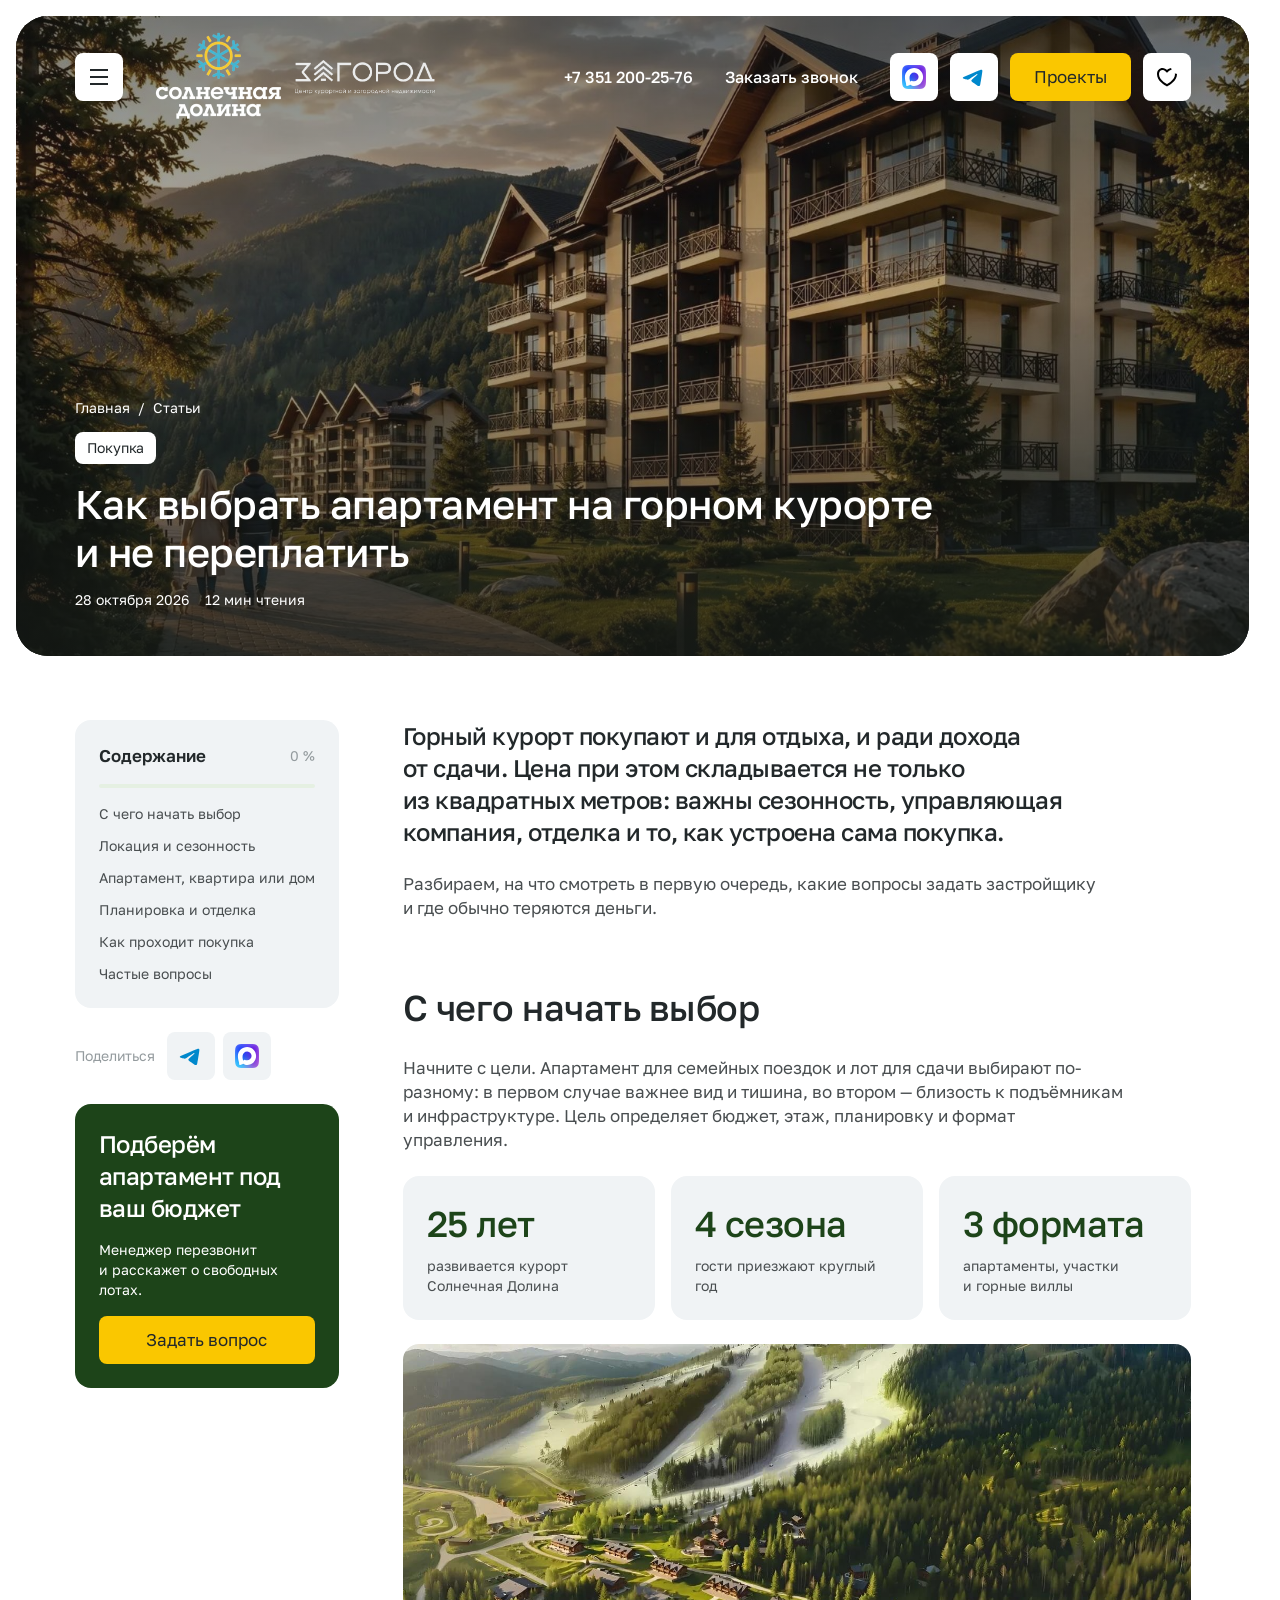
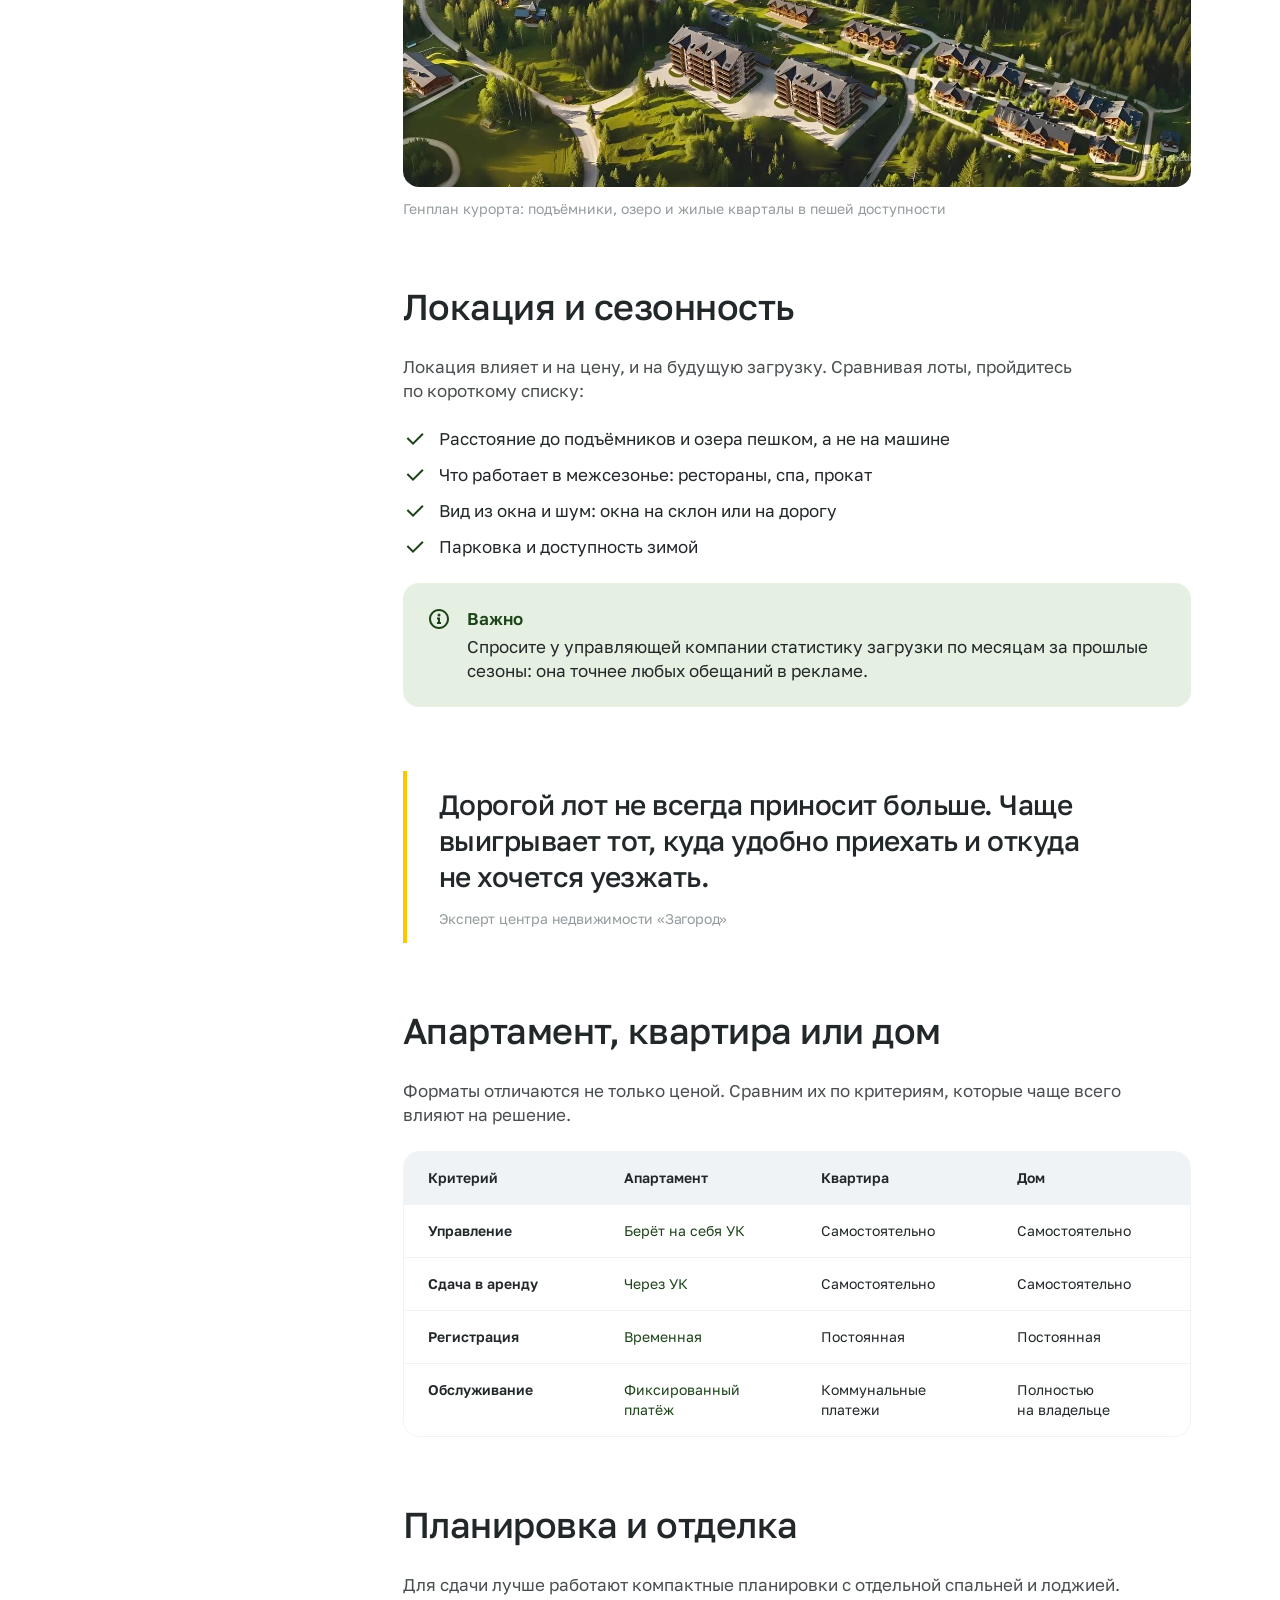
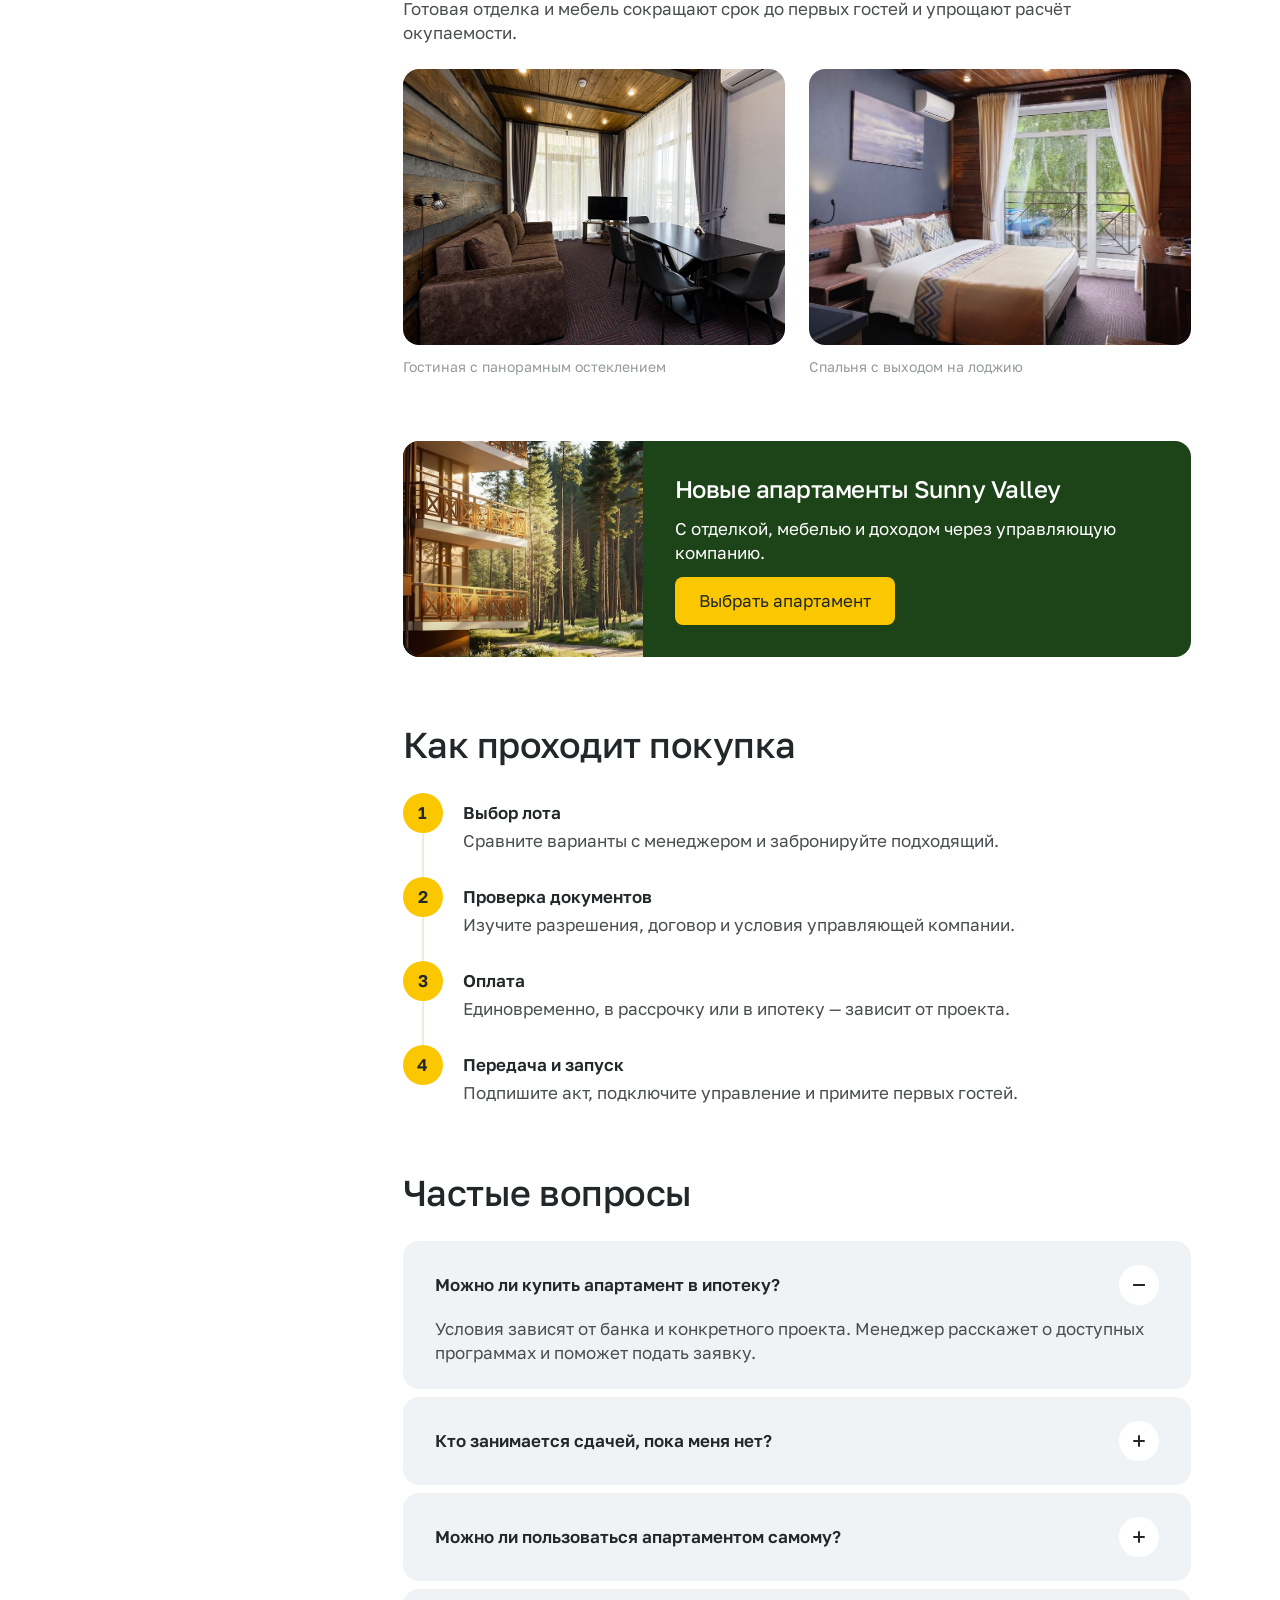
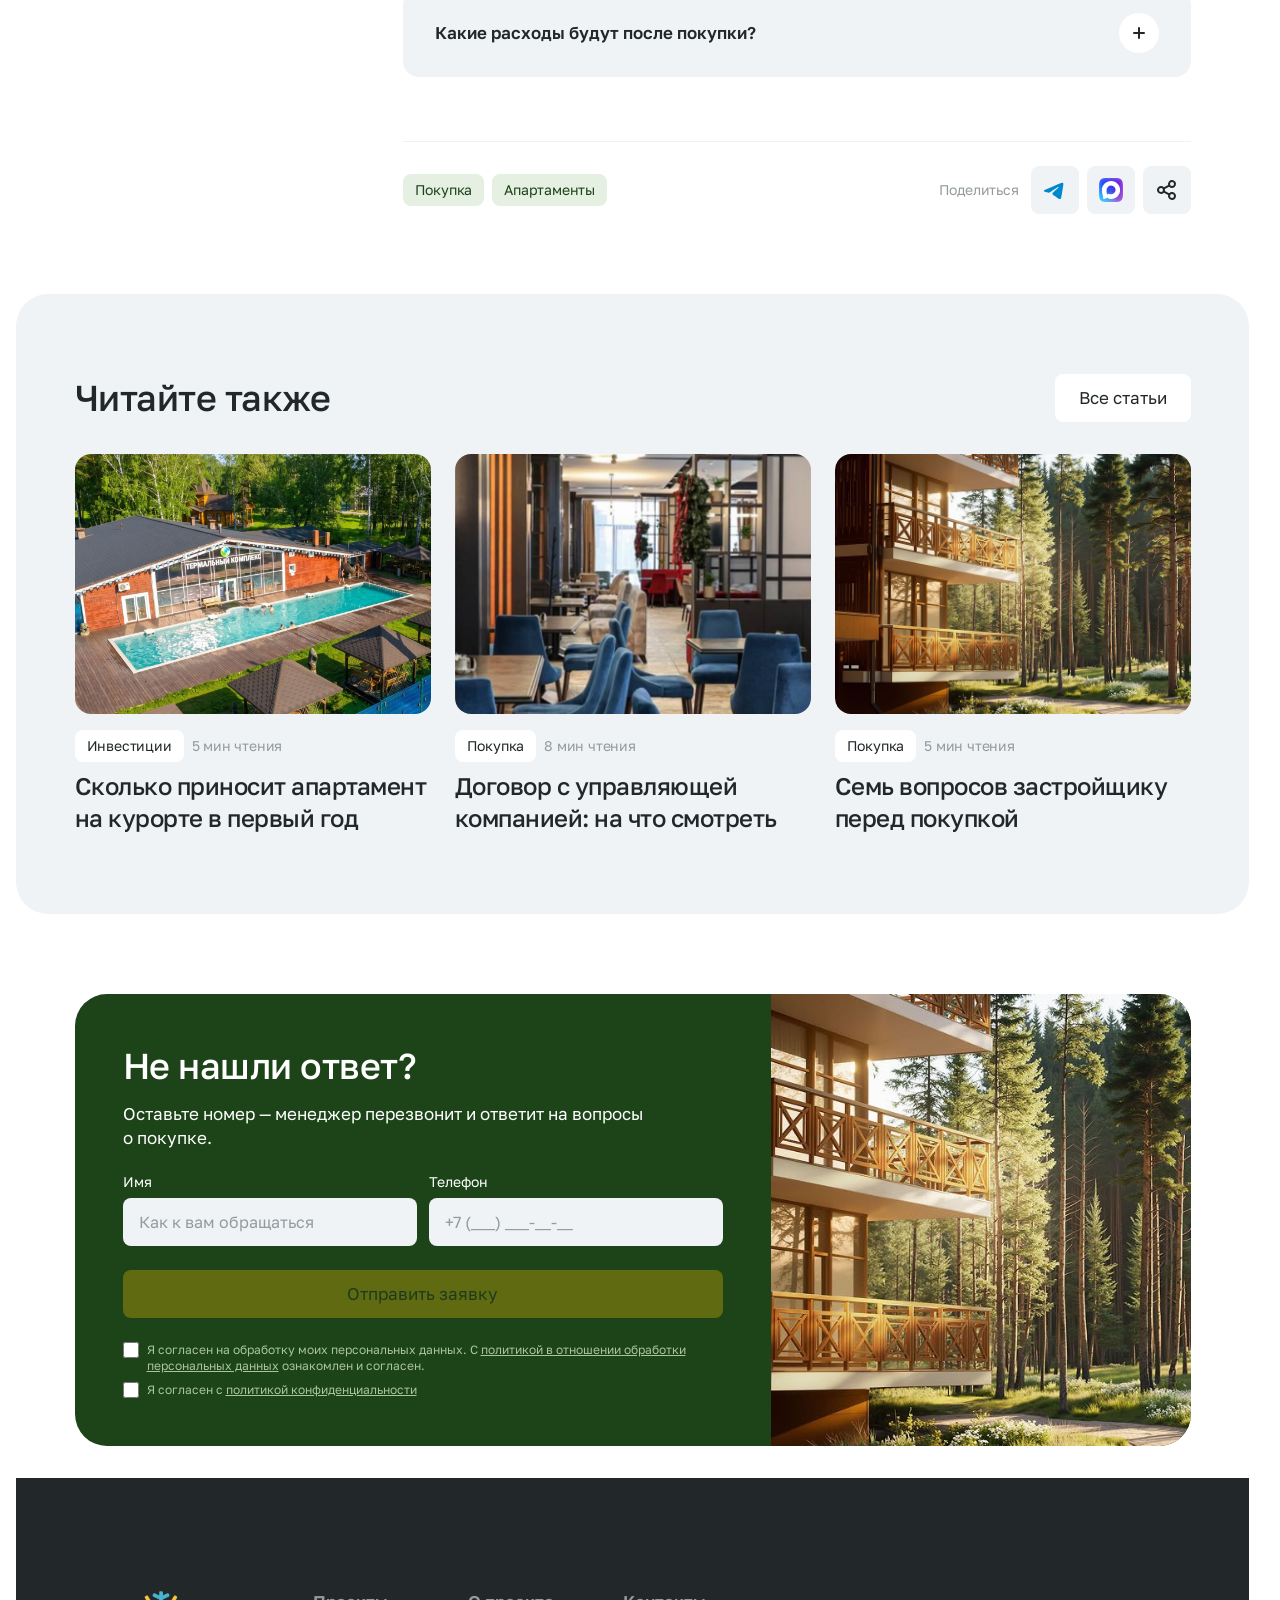
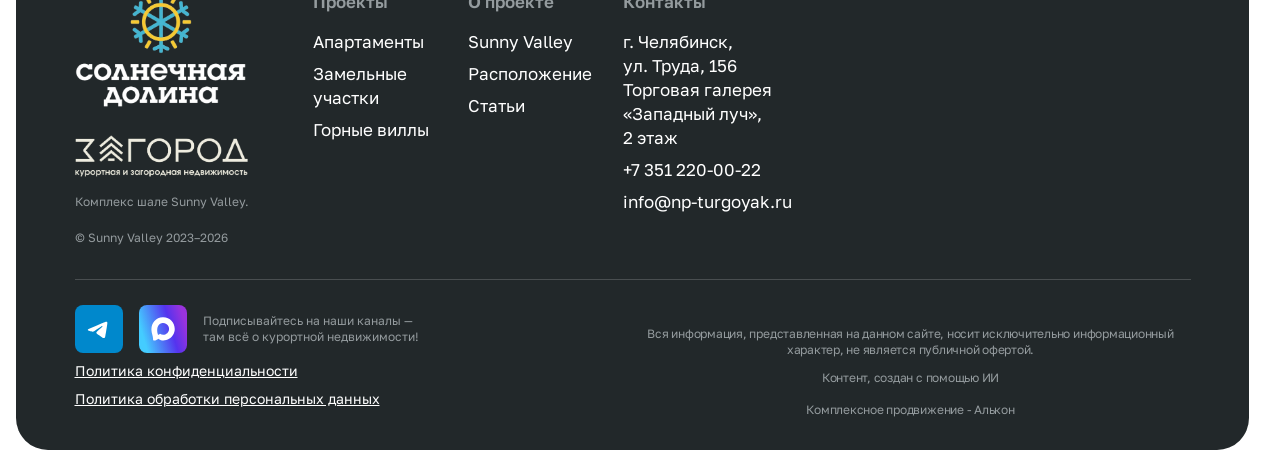
==== commit 1250ec0c: "Exclude preview pages from search indexing Co-Authored-By: Claude Opus 5.5 <noreply@anthropic.com>" ====
--- a/article.html
+++ b/article.html
@@ -4,6 +4,8 @@
   <meta charset="UTF-8">
   <meta name="viewport" content="width=device-width, initial-scale=1.0">
   <meta name="format-detection" content="telephone=no">
+  <!-- Preview only: remove on release, otherwise the page stays out of search. -->
+  <meta name="robots" content="noindex, nofollow">
   <title>Как выбрать апартамент на горном курорте и не переплатить</title>
   <meta name="description" content="На что смотреть при выборе апартамента на горном курорте: локация, сезонность, формат, планировка и этапы покупки.">
   <link rel="preconnect" href="https://fonts.googleapis.com">
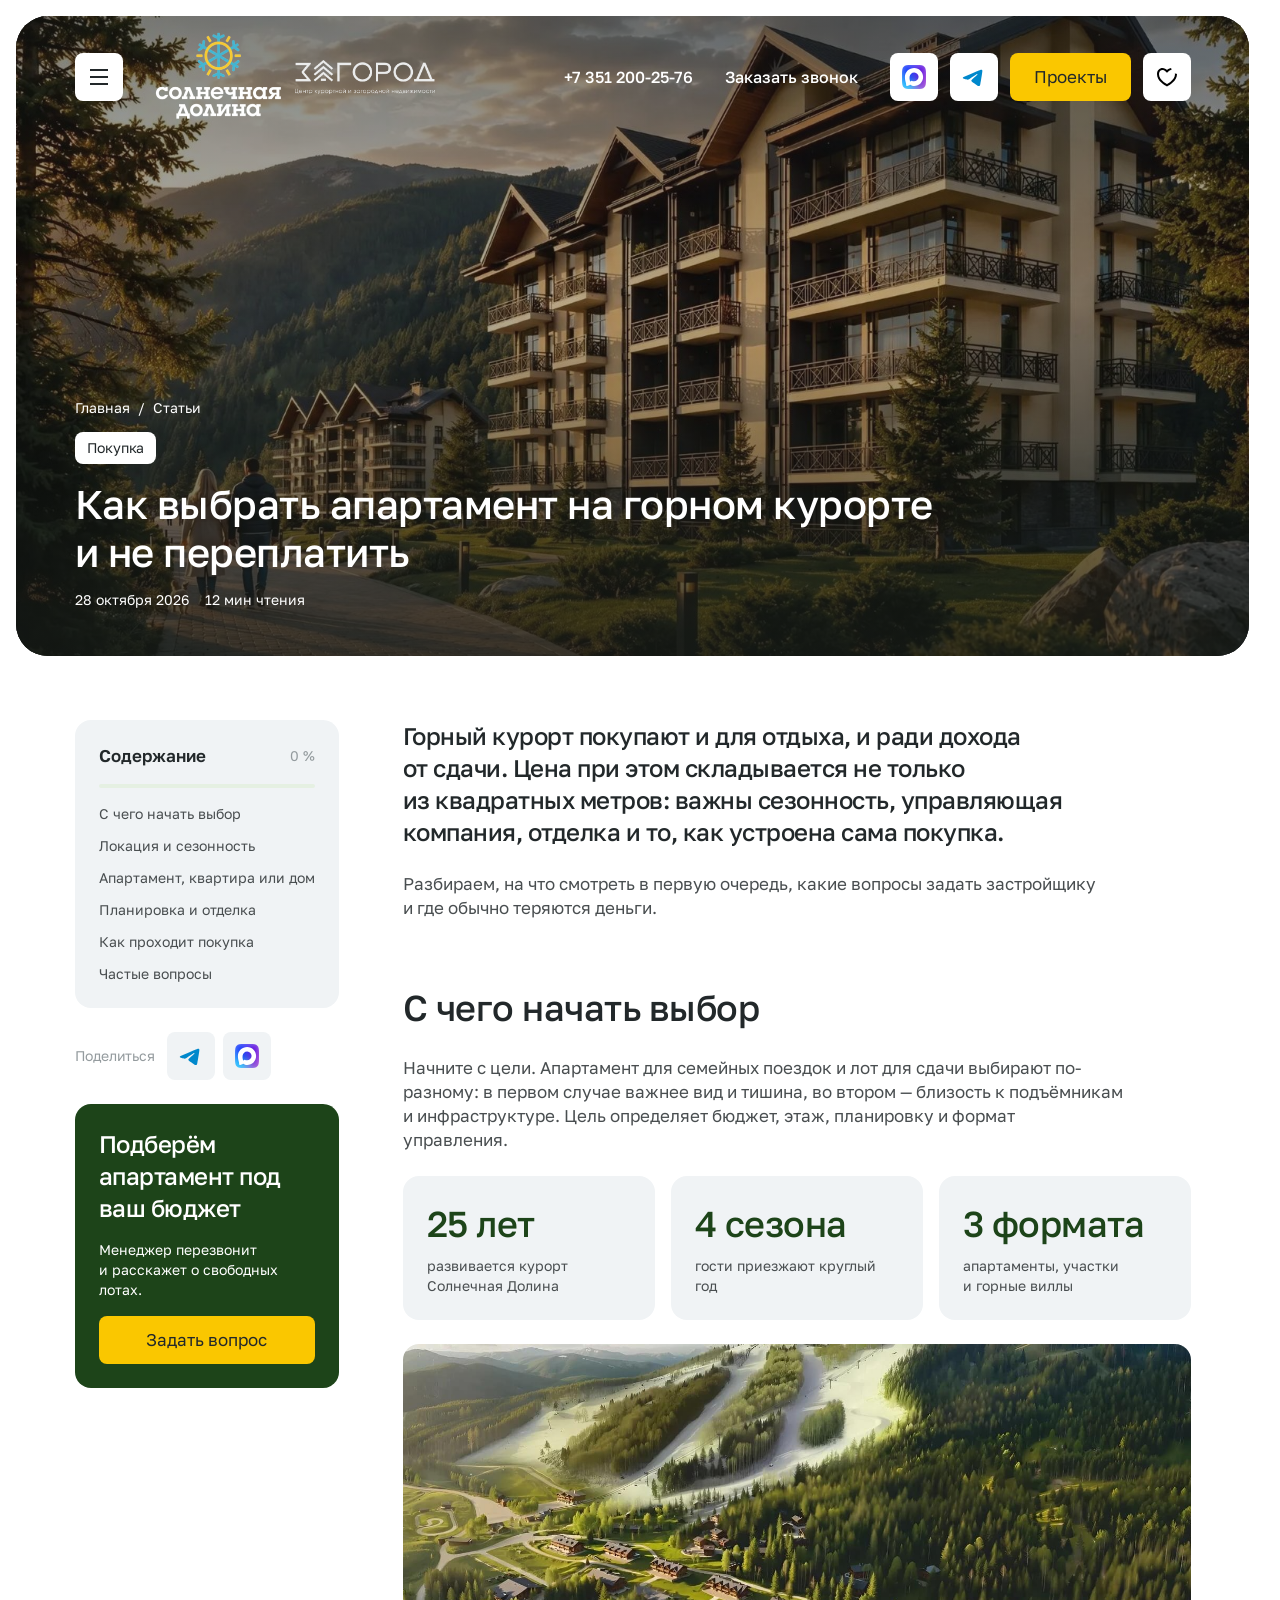
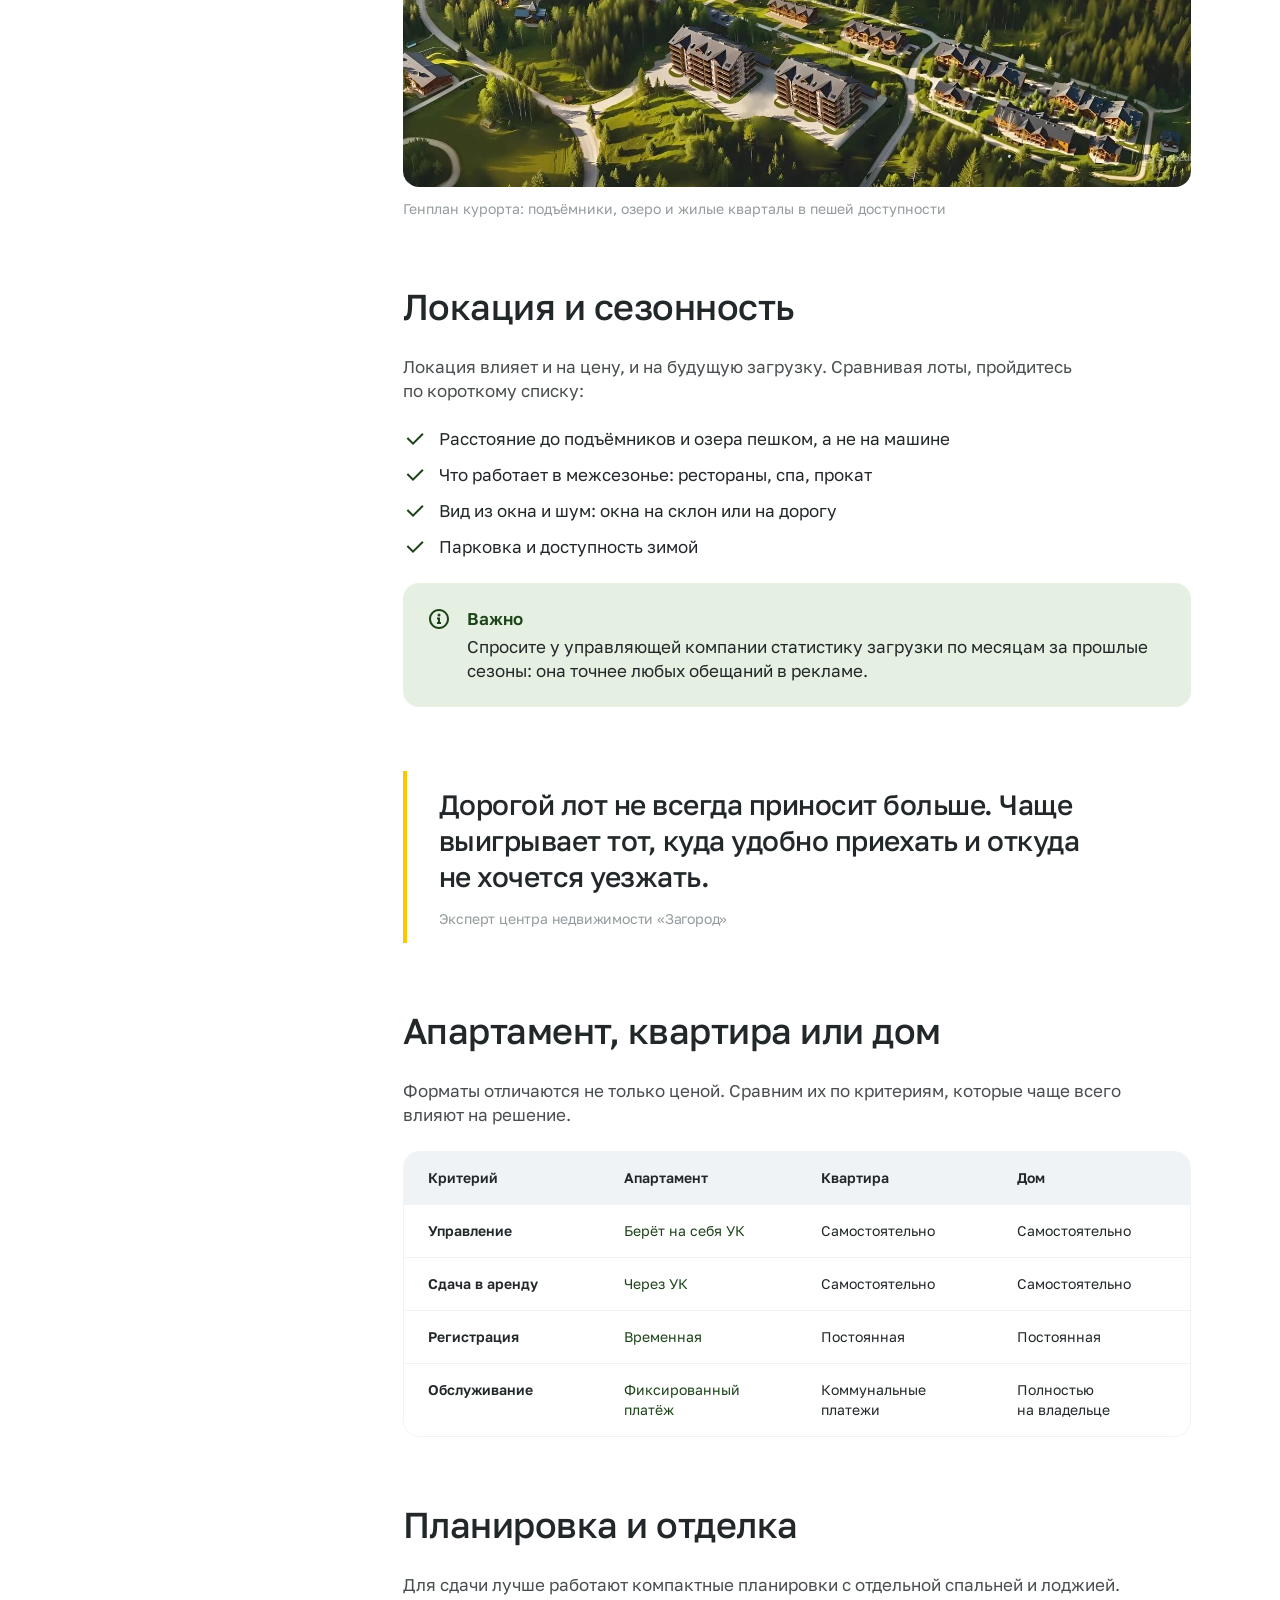
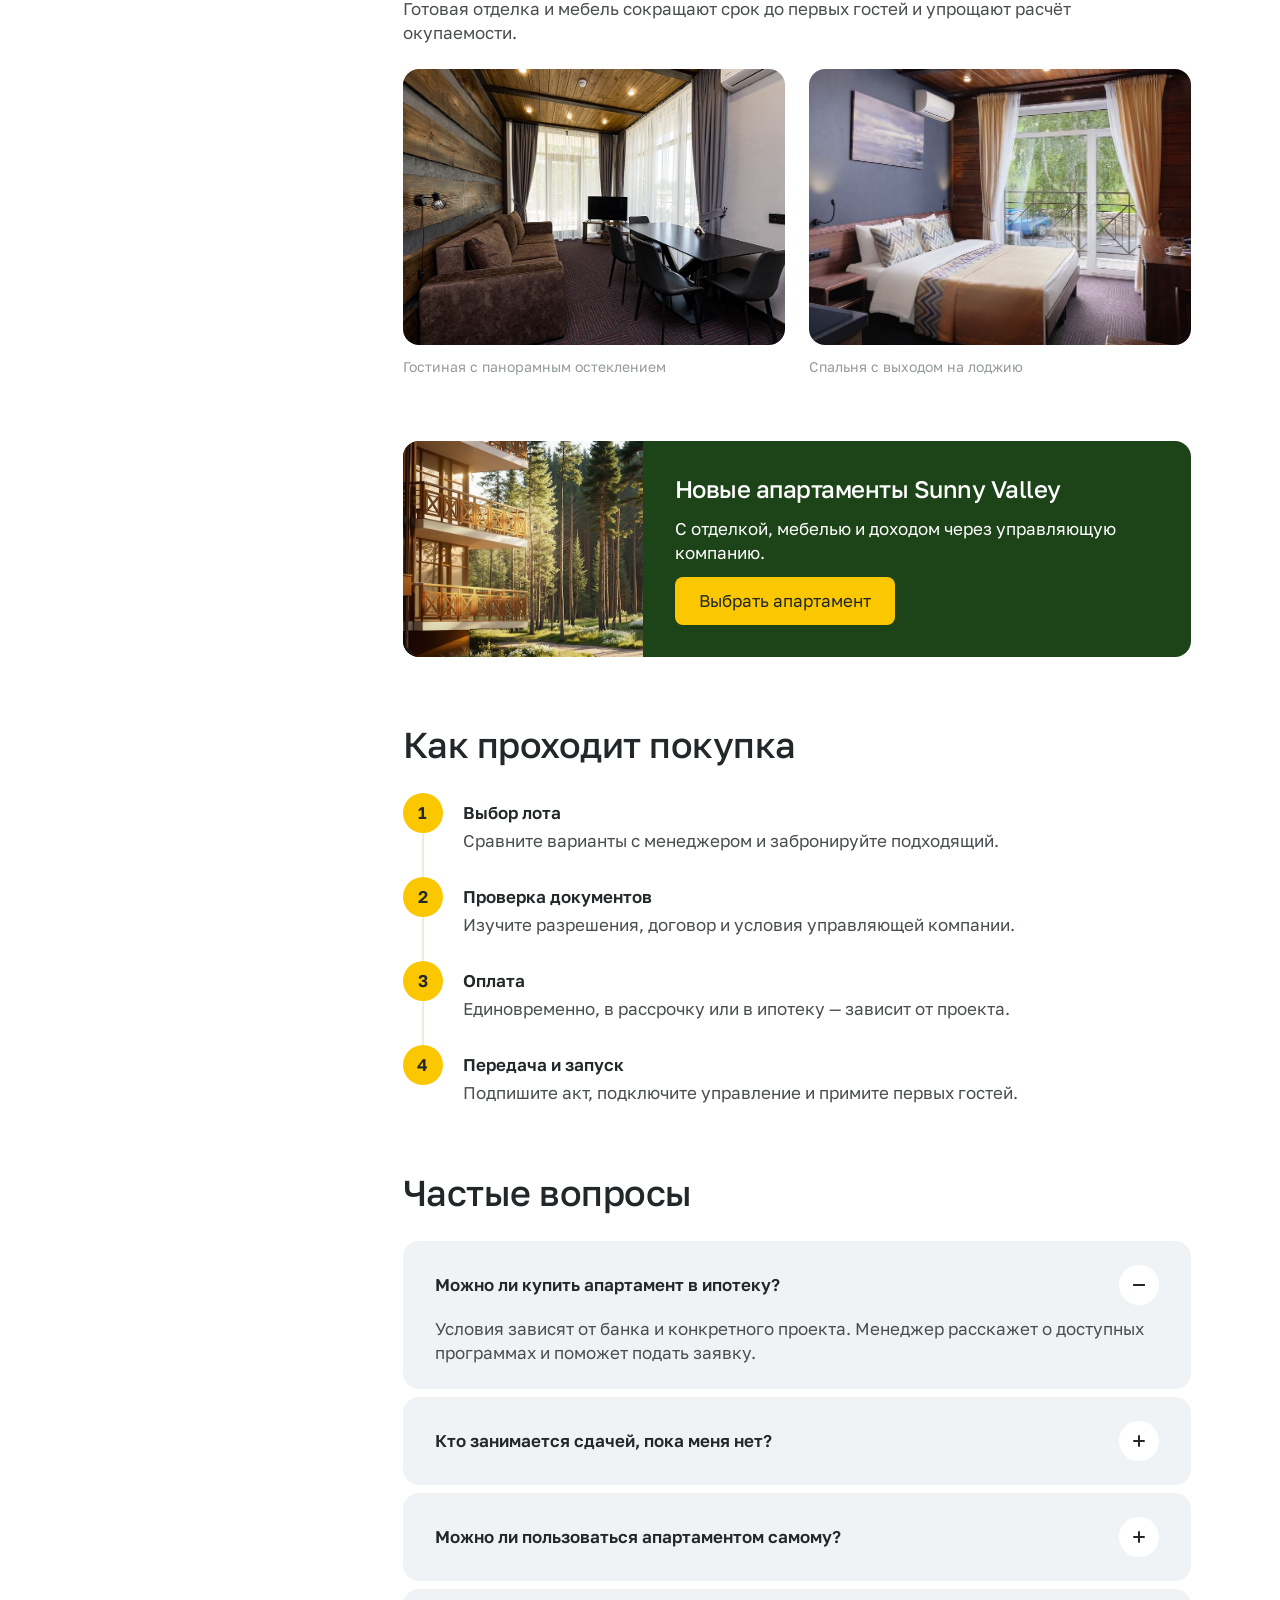
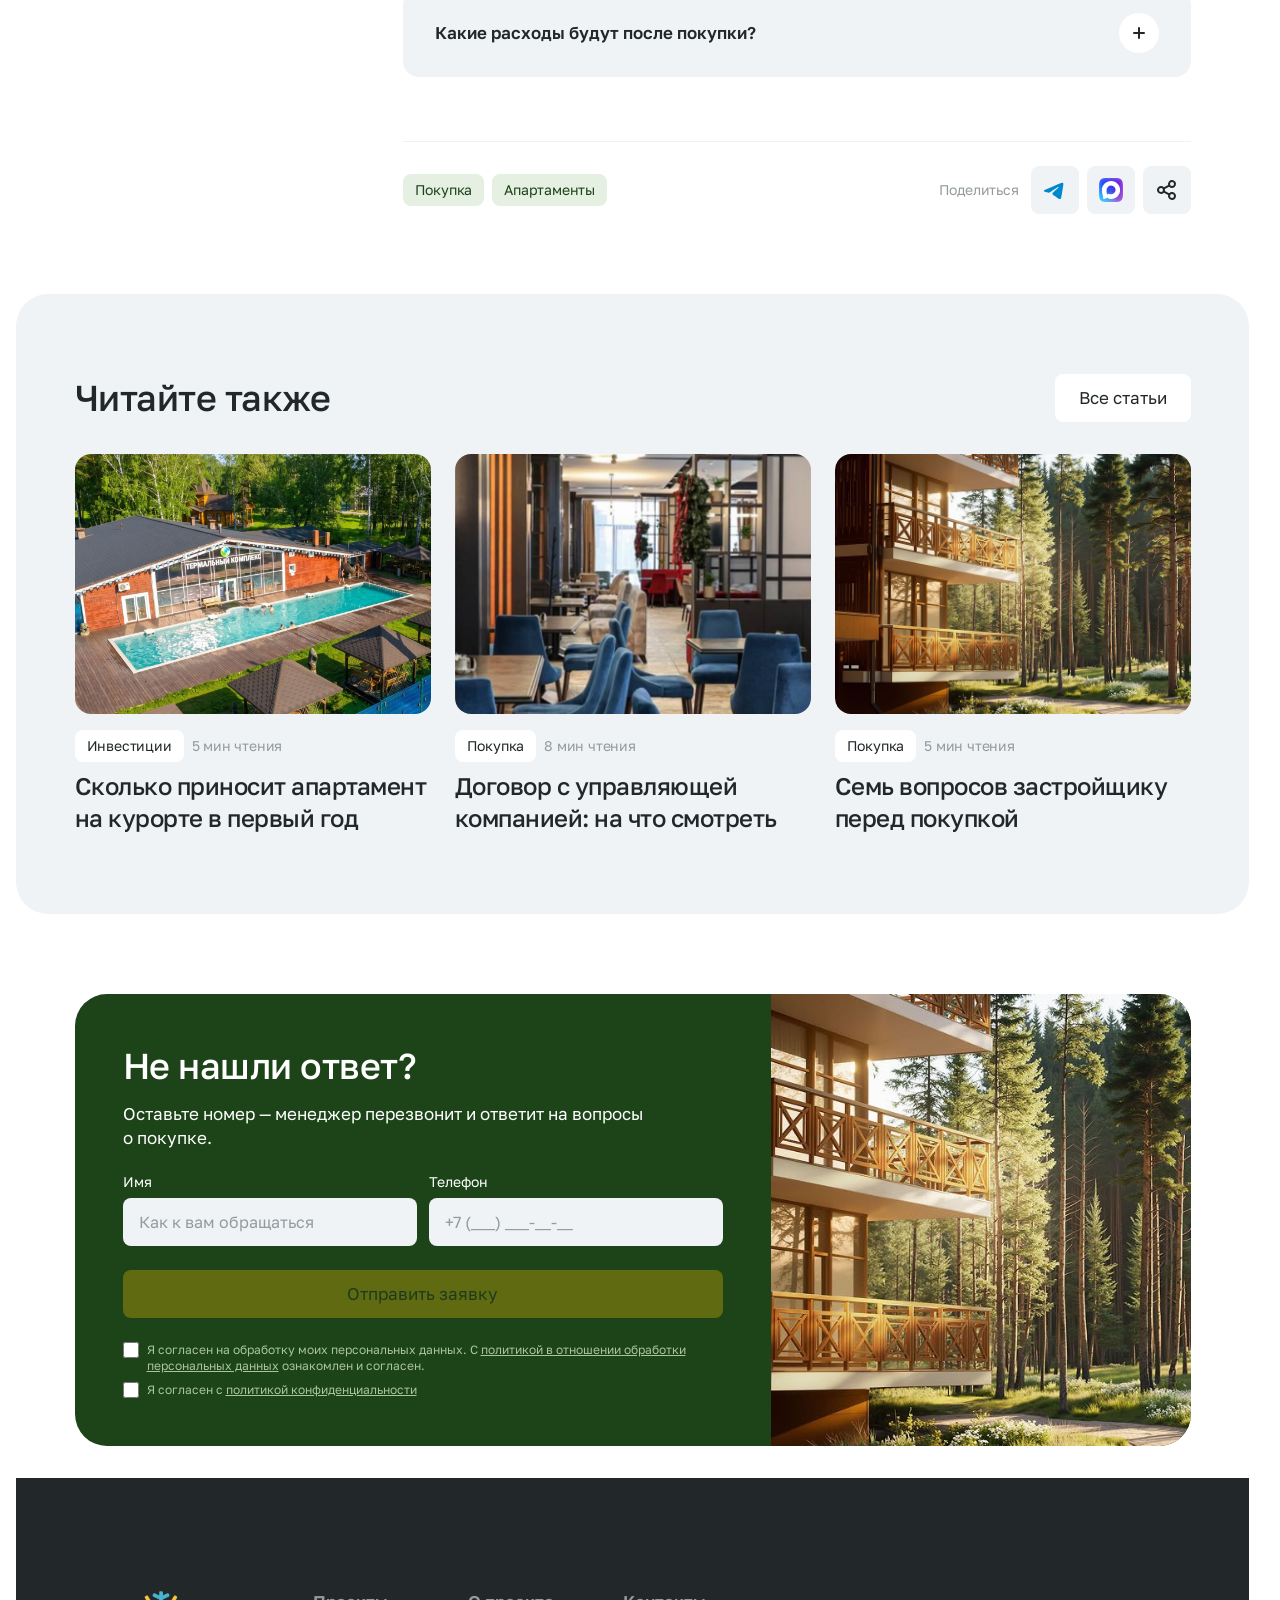
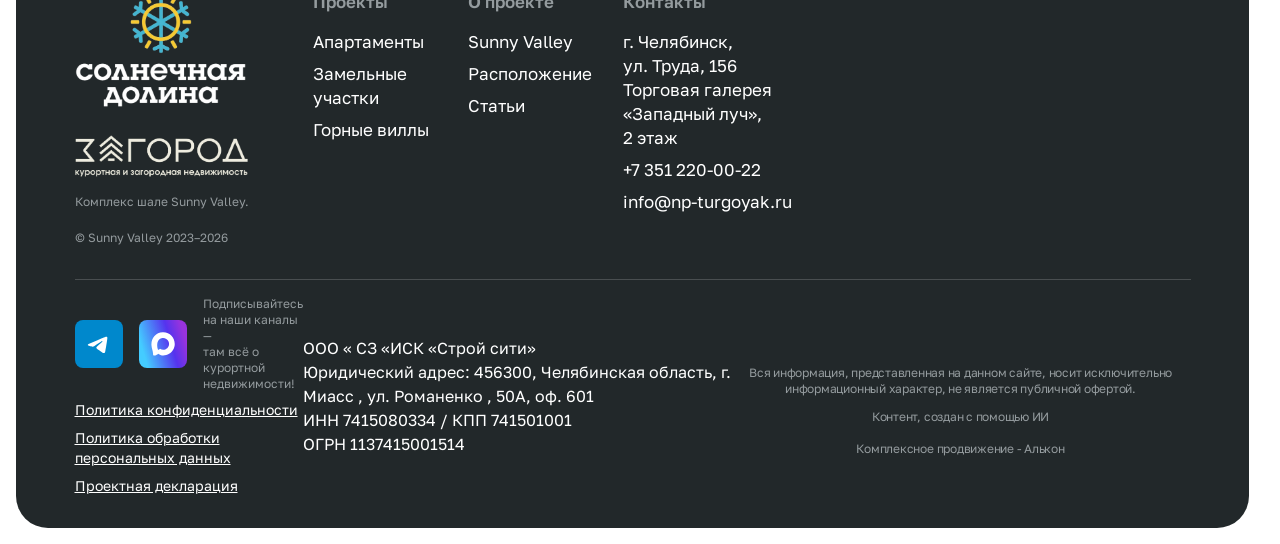
==== commit 38fb3728: "Sync preview footer with live site: legal details and project declaration Co-Authored-By: Claude Opu" ====
--- a/article.html
+++ b/article.html
@@ -469,7 +469,15 @@
         <div class="footer__links-wrapper">
         <a href="/privacy-policy" class="footer__policy-link" target="_blank">Политика конфиденциальности</a>
         <a href="/personal-data" class="footer__policy-link" target="_blank">Политика обработки персональных данных</a>
-        </div>
+        <a href="assets/docs/project-declaration.pdf" class="footer__policy-link" target="_blank">Проектная декларация</a>
+        </div>
+      </div>
+
+      <div class="footer__legal">
+        <p>ООО « СЗ «ИСК «Строй сити»</p>
+        <p>Юридический адрес: 456300, Челябинская область, г. Миасс , ул. Романенко , 50А, оф. 601</p>
+        <p>ИНН 7415080334 / КПП 741501001</p>
+        <p>ОГРН 1137415001514</p>
       </div>
 
       <div class="footer__info-dev">
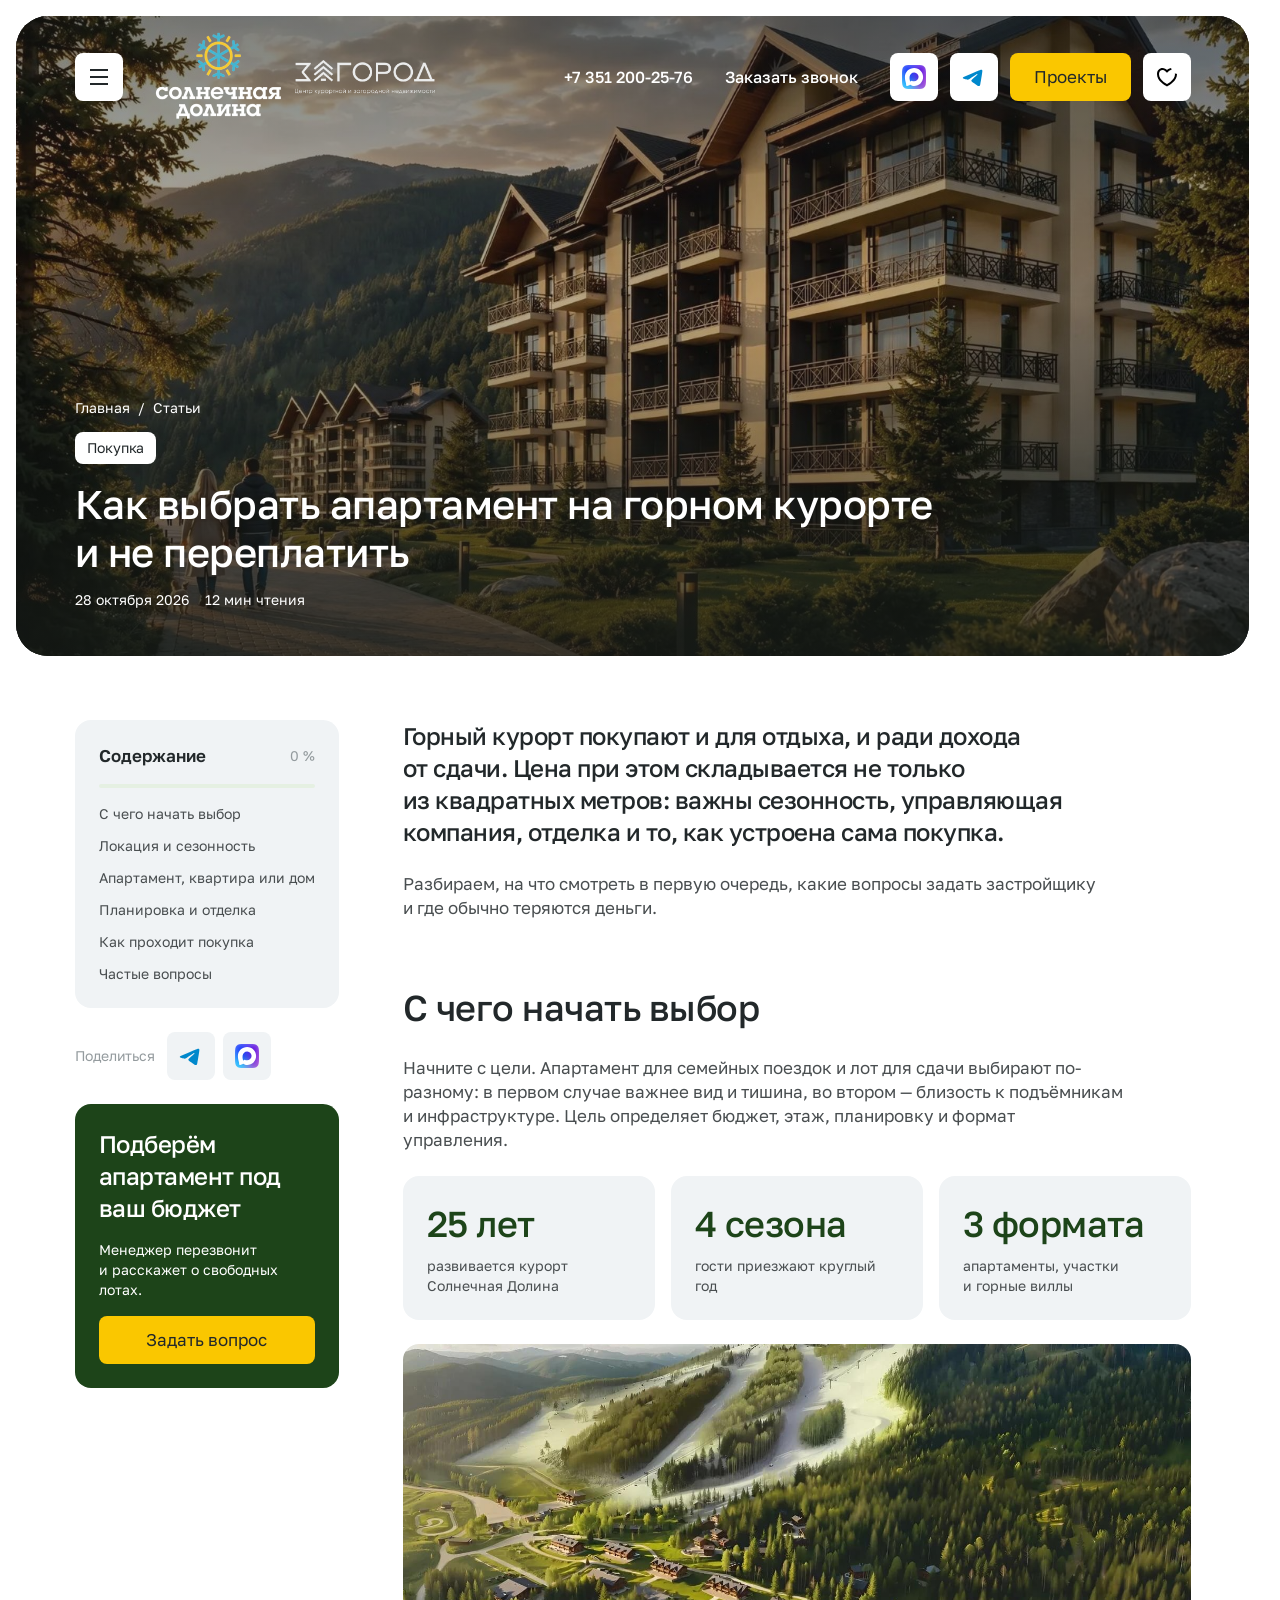
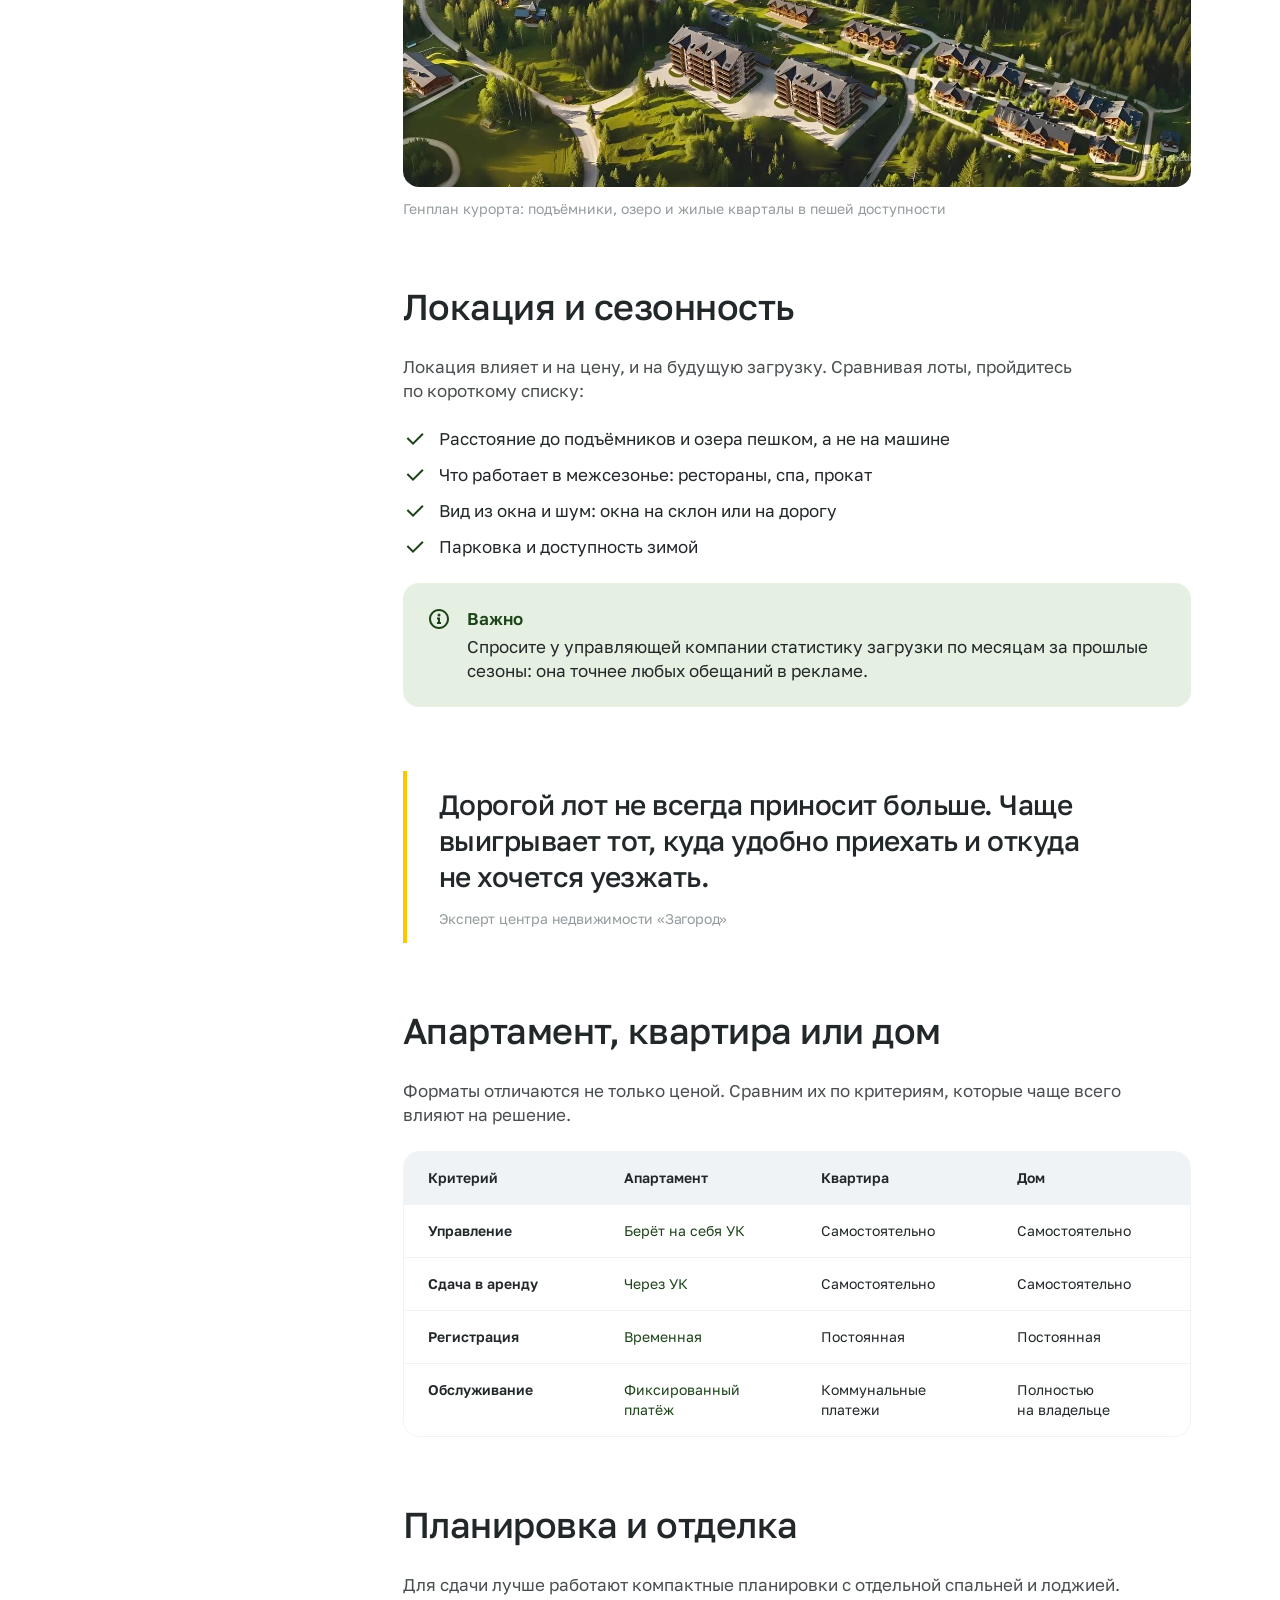
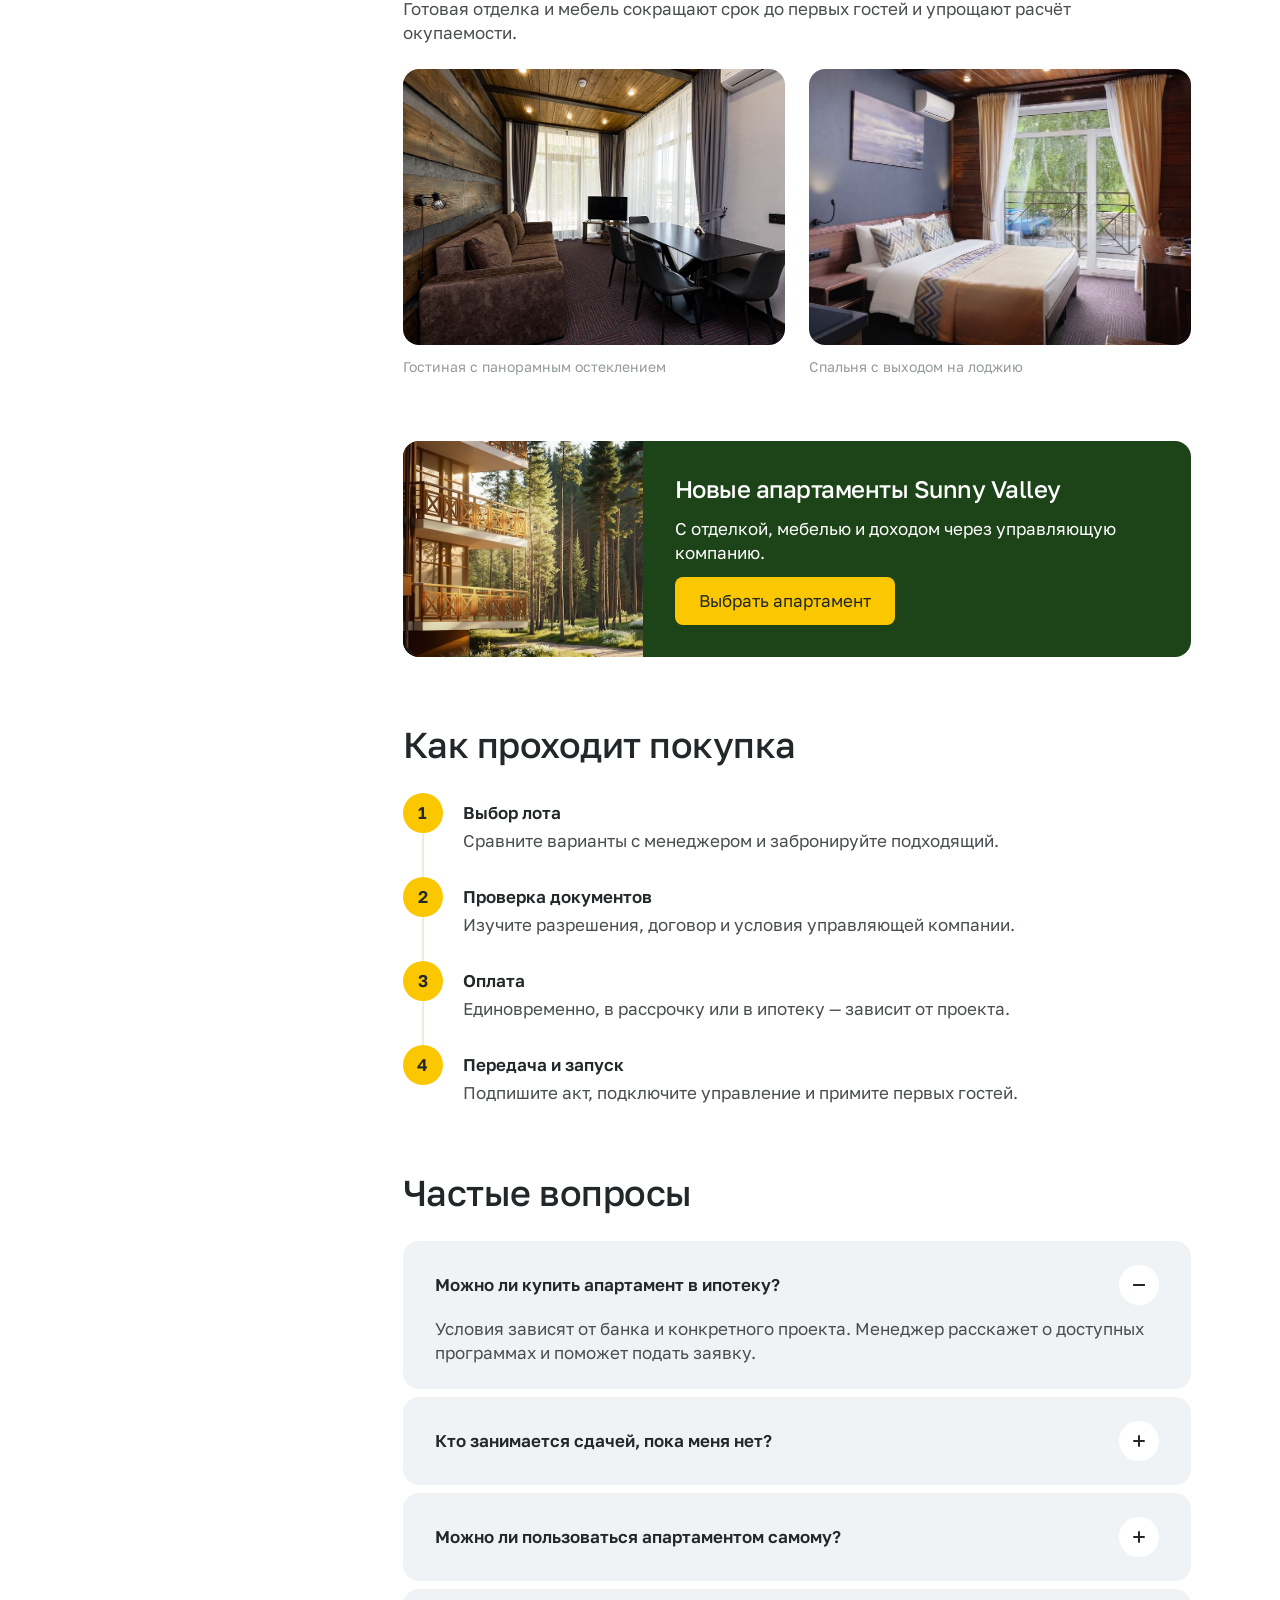
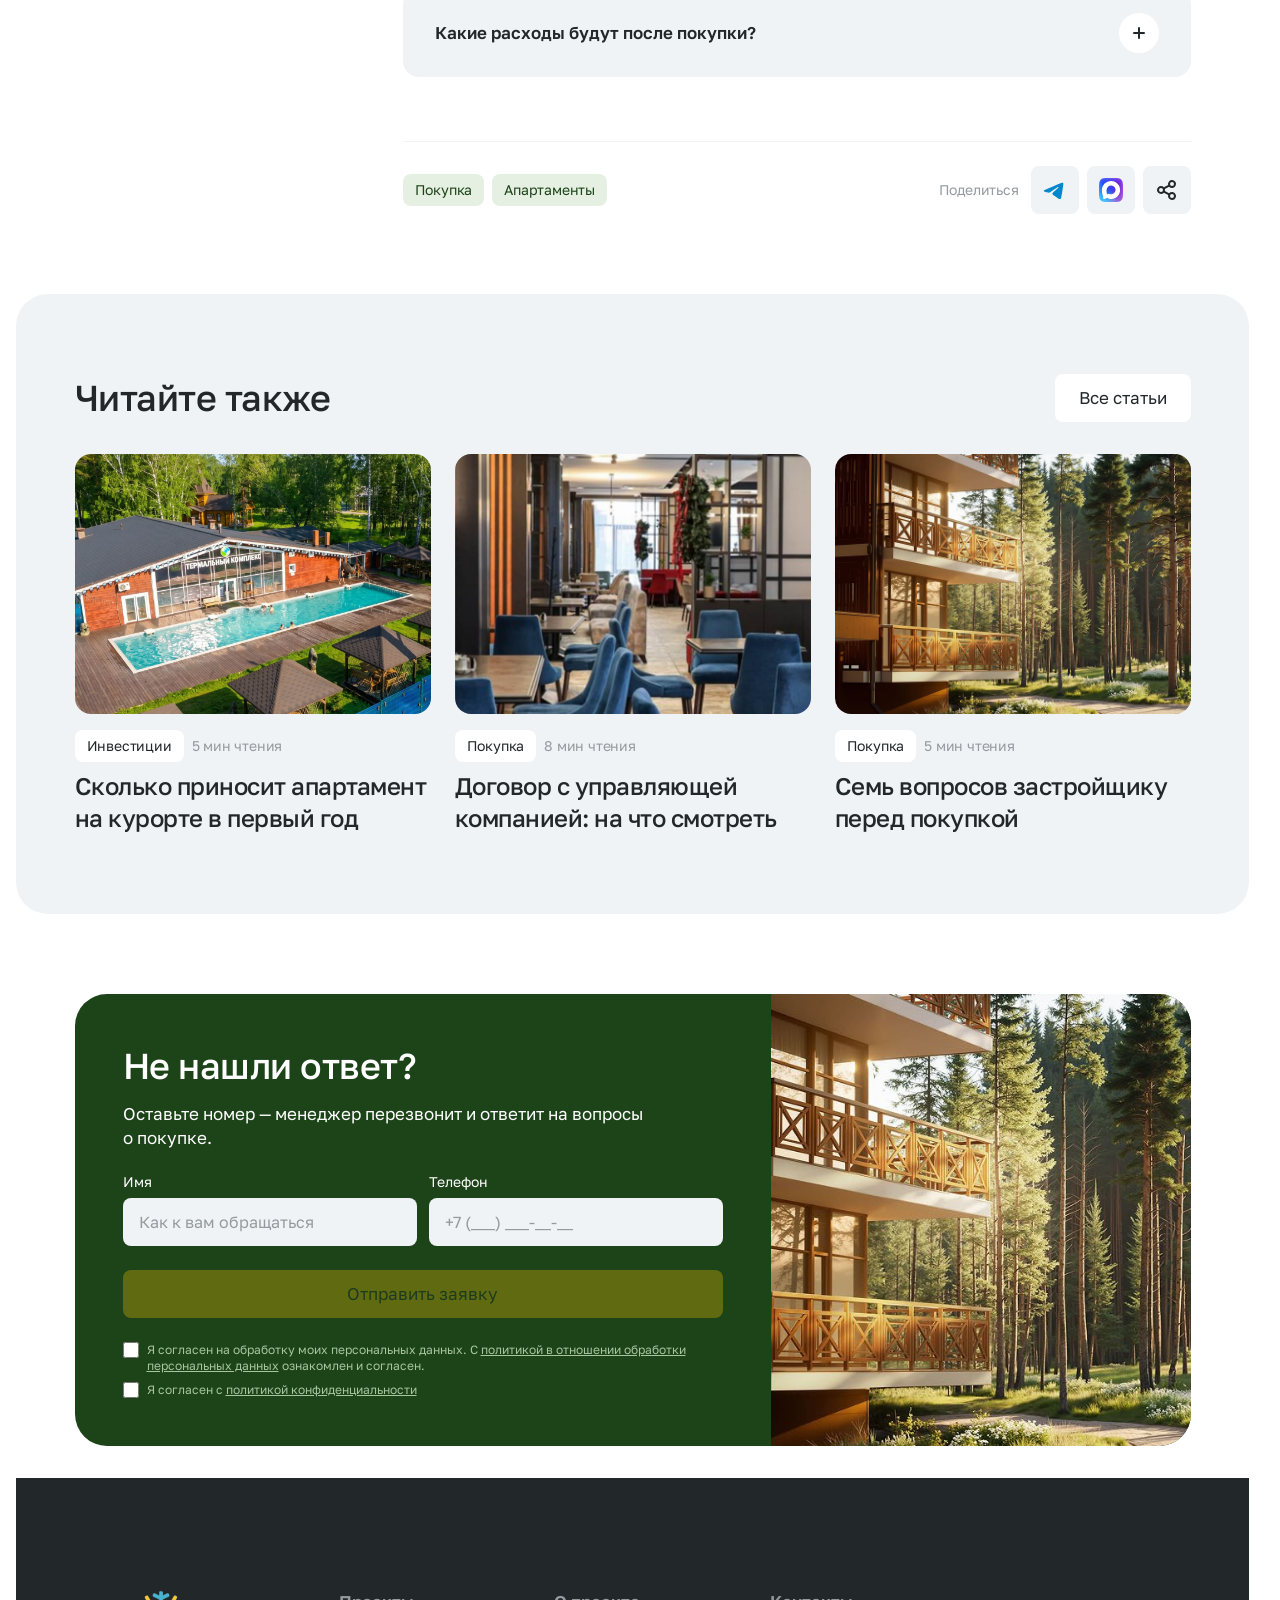
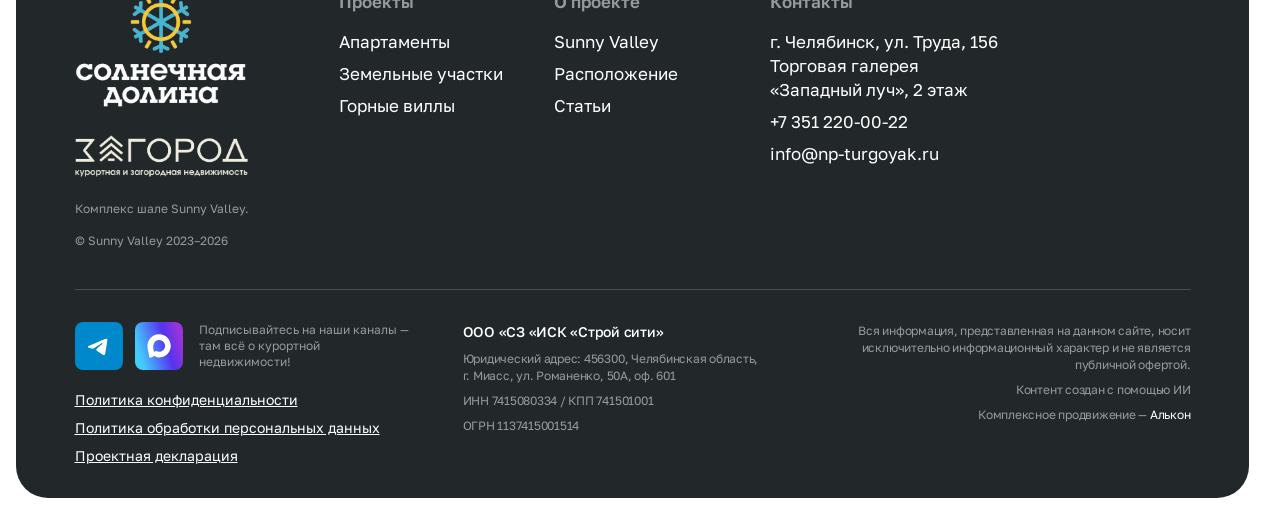
==== commit 87bb95da: "Tidy up footer layout on desktop and mobile Footer layout moves to footer.css, which overrides the s" ====
--- a/article.html
+++ b/article.html
@@ -15,6 +15,8 @@
   <link rel="stylesheet" href="assets/css/site/fav-aparts.css">
   <link rel="stylesheet" href="assets/css/site/site-inline.css">
   <link rel="stylesheet" href="assets/css/articles.css">
+  <!-- Footer layout: goes to the site together with the footer markup. -->
+  <link rel="stylesheet" href="assets/css/footer.css">
 </head>
 <body id="up" class="main-body articles-page">
 <!-- SITE HEADER: comes from the site template -->
@@ -406,7 +408,7 @@
           </h6>
           <nav class="footer__nav">
             <a href="/apartments/" class="footer__link">Апартаменты</a>
-            <a href="/4sezona/" class="footer__link">Замельные участки</a>
+            <a href="/4sezona/" class="footer__link">Земельные участки</a>
             <a href="/houses/" class="footer__link">Горные виллы</a>
           </nav>
         </div>
@@ -462,7 +464,7 @@
             <svg xmlns="http://www.w3.org/2000/svg" width="24" height="24" viewBox="0 0 720 720"><path fill="#fff" d="M350.4,9.6C141.8,20.5,4.1,184.1,12.8,390.4c3.8,90.3,40.1,168,48.7,253.7,2.2,22.2-4.2,49.6,21.4,59.3,31.5,11.9,79.8-8.1,106.2-26.4,9-6.1,17.6-13.2,24.2-22,27.3,18.1,53.2,35.6,85.7,43.4,143.1,34.3,299.9-44.2,369.6-170.3C799.6,291.2,622.5-4.6,350.4,9.6h0ZM269.4,504c-11.3,8.8-22.2,20.8-34.7,27.7-18.1,9.7-23.7-.4-30.5-16.4-21.4-50.9-24-137.6-11.5-190.9,16.8-72.5,72.9-136.3,150-143.1,78-6.9,150.4,32.7,183.1,104.2,72.4,159.1-112.9,316.2-256.4,218.6h0Z"/></svg>
           </a>
           <span class="footer__tg-link-text">
-            Подписывайтесь на наши каналы —<br>там всё о курортной недвижимости!
+            Подписывайтесь на&nbsp;наши каналы&nbsp;—<br>там всё о&nbsp;курортной недвижимости!
           </span>
         </div>
 
@@ -474,23 +476,18 @@
       </div>
 
       <div class="footer__legal">
-        <p>ООО « СЗ «ИСК «Строй сити»</p>
-        <p>Юридический адрес: 456300, Челябинская область, г. Миасс , ул. Романенко , 50А, оф. 601</p>
-        <p>ИНН 7415080334 / КПП 741501001</p>
-        <p>ОГРН 1137415001514</p>
+        <p class="footer__legal-name">ООО «СЗ «ИСК «Строй сити»</p>
+        <p>Юридический адрес: 456300, Челябинская область, г.&nbsp;Миасс, ул.&nbsp;Романенко, 50А,&nbsp;оф.&nbsp;601</p>
+        <p>ИНН&nbsp;7415080334 / КПП&nbsp;741501001</p>
+        <p>ОГРН&nbsp;1137415001514</p>
       </div>
 
       <div class="footer__info-dev">
-        <div class="footer__info-dev-info">
-          Вся информация, представленная на данном сайте, носит исключительно информационный характер, не является публичной офертой.
-        </div>
-        <div>
-         Контент, создан с помощью ИИ
-        </div>
-        <br>
-        <div>
-         Комплексное продвижение - <a href="https://www.alkon.pro/" target="_blank" class="footer__dev-link">Алькон</a>
-        </div>
+        <p class="footer__info-dev-info">
+          Вся информация, представленная на&nbsp;данном сайте, носит исключительно информационный характер и&nbsp;не&nbsp;является публичной офертой.
+        </p>
+        <p>Контент создан с&nbsp;помощью ИИ</p>
+        <p>Комплексное продвижение&nbsp;— <a href="https://www.alkon.pro/" target="_blank" class="footer__dev-link">Алькон</a></p>
       </div>
     </div>
   </div>
--- a/assets/css/footer.css
+++ b/assets/css/footer.css
@@ -0,0 +1,304 @@
+/*
+ * Footer layout. Load after fav-aparts.css: it replaces the footer rules
+ * scattered across that file, so the selectors are scoped with .footer to win.
+ */
+
+/* ---------- Top: logos, navigation, contacts, ratings ---------- */
+.footer .footer__container {
+  display: grid;
+  grid-template-columns: 200px minmax(0, 1fr);
+  gap: 0 64px;
+  padding-bottom: 40px;
+  border-bottom: 1px solid var(--gray-secondary-color);
+}
+
+.footer .footer__info {
+  display: flex;
+  flex-direction: column;
+  align-items: start;
+  gap: 24px;
+  width: auto;
+  max-width: none;
+}
+
+.footer .footer__info-logo-link {
+  display: flex;
+  flex-direction: column;
+  align-items: start;
+  gap: 24px;
+}
+
+.footer .footer__info-text {
+  font-size: 12px;
+  line-height: 16px;
+}
+
+.footer .footer__links-col-wrapper {
+  display: grid;
+  grid-template-columns: minmax(0, 1fr) minmax(0, 1fr) minmax(0, 1.3fr) auto;
+  gap: 32px;
+  width: auto;
+}
+
+.footer .footer__links-col,
+.footer .footer__contacts {
+  width: auto;
+  max-width: none;
+}
+
+.footer .footer__contacts-container {
+  flex-direction: column;
+  gap: 8px;
+}
+
+.footer .footer__addresses {
+  display: block;
+}
+
+.footer .footer__clickable-link {
+  white-space: nowrap;
+}
+
+/* The template outputs an empty second address line. */
+.footer .footer__contacts-address-text:empty,
+.footer .footer__contacts-address-text:only-child ~ .footer__contacts-address-text {
+  display: none;
+}
+
+.footer .footer__widgets-wrapper {
+  flex-direction: column;
+  align-items: end;
+  gap: 8px;
+}
+
+/* ---------- Bottom: socials and documents, legal details, disclaimer ---------- */
+.footer .footer__bottom-container {
+  display: grid;
+  grid-template-columns: minmax(0, 1fr) minmax(0, 1fr) minmax(0, 1fr);
+  align-items: start;
+  gap: 32px 48px;
+  padding-top: 32px;
+}
+
+.footer .footer__tg-link-wrapper {
+  flex-direction: column;
+  align-items: start;
+  gap: 20px;
+  width: auto;
+}
+
+.footer .footer__tg-link {
+  gap: 12px;
+}
+
+/* The forced line break from the template tears the text in narrow columns. */
+.footer .footer__tg-link-text {
+  max-width: 210px;
+  margin-left: 4px;
+}
+
+.footer .footer__tg-link-text br {
+  display: none;
+}
+
+.footer .footer__links-wrapper {
+  align-items: start;
+  gap: 8px;
+}
+
+.footer .footer__legal,
+.footer .footer__info-dev {
+  display: flex;
+  flex-direction: column;
+  gap: 8px;
+  width: auto;
+  max-width: none;
+  margin: 0;
+  font-size: 12px;
+  line-height: 17px;
+  letter-spacing: -0.02em;
+  font-weight: 400;
+  color: var(--gray-tertiary-color);
+  overflow-wrap: break-word;
+}
+
+.footer .footer__legal p,
+.footer .footer__info-dev p {
+  margin: 0;
+}
+
+.footer .footer__legal {
+  text-align: left;
+}
+
+.footer .footer__legal-name {
+  font-size: 14px;
+  line-height: 20px;
+  font-weight: 500;
+  color: var(--white);
+}
+
+.footer .footer__info-dev {
+  justify-self: end;
+  max-width: 400px;
+  text-align: right;
+}
+
+/* Overrides the centred text the site sets on every child. */
+.footer .footer__info-dev * {
+  text-align: inherit;
+}
+
+.footer .footer__info-dev-info {
+  margin-bottom: 8px;
+}
+
+.footer .footer__dev-link {
+  color: var(--white);
+}
+
+/* ---------- 992–1199: narrower container ---------- */
+@media (max-width: 1199px) {
+  .footer .footer__container {
+    gap: 0 40px;
+  }
+
+  .footer .footer__links-col-wrapper {
+    grid-template-columns: auto auto minmax(0, 1fr) auto;
+    gap: 24px;
+  }
+
+  .footer .footer__bottom-container {
+    grid-template-columns: minmax(0, 1.3fr) minmax(0, 1fr) minmax(0, 1fr);
+    gap: 32px;
+  }
+}
+
+/* ---------- Tablet: logos above, legal details next to socials ---------- */
+@media (max-width: 991px) {
+  .footer .footer__container {
+    grid-template-columns: minmax(0, 1fr);
+    gap: 40px;
+  }
+
+  .footer .footer__info {
+    flex-direction: row;
+    align-items: end;
+    justify-content: space-between;
+    gap: 24px;
+    width: 100%;
+  }
+
+  .footer .footer__info-logo-link {
+    flex-direction: row;
+    align-items: center;
+    gap: 32px;
+  }
+
+  .footer .footer__info-text {
+    text-align: right;
+  }
+
+  .footer .footer__links-col-wrapper {
+    grid-template-columns: minmax(0, 1fr) minmax(0, 1fr) minmax(0, 1.3fr);
+    gap: 32px 24px;
+    width: 100%;
+  }
+
+  .footer .footer__links-col:has(.footer__widgets-wrapper) {
+    grid-column: 1 / -1;
+  }
+
+  .footer .footer__widgets-wrapper {
+    flex-direction: row;
+    justify-content: start;
+    align-items: start;
+  }
+
+  /* Same columns as the navigation above, so the legal details line up with "Контакты". */
+  .footer .footer__bottom-container {
+    grid-template-columns: minmax(0, 1fr) minmax(0, 1fr) minmax(0, 1.3fr);
+    gap: 32px 24px;
+  }
+
+  .footer .footer__tg-link-wrapper {
+    grid-column: 1 / 3;
+  }
+
+  .footer .footer__info-dev {
+    grid-column: 1 / -1;
+    justify-self: stretch;
+    max-width: none;
+    padding-top: 24px;
+    border-top: 1px solid var(--gray-secondary-color);
+    text-align: left;
+  }
+
+  .footer .footer__info-dev-info {
+    max-width: 560px;
+  }
+}
+
+/* ---------- Phone: one column, everything aligned left ---------- */
+@media (max-width: 767px) {
+  .footer {
+    padding-top: 48px;
+  }
+
+  .footer .footer__info {
+    flex-direction: column;
+    align-items: start;
+  }
+
+  .footer .footer__info-text {
+    text-align: left;
+  }
+
+  .footer .footer__links-col-wrapper {
+    grid-template-columns: minmax(0, 1fr) minmax(0, 1fr);
+  }
+
+  .footer .footer__contacts {
+    grid-column: 1 / -1;
+  }
+
+  .footer .footer__bottom-container {
+    grid-template-columns: minmax(0, 1fr);
+    gap: 28px;
+  }
+
+  .footer .footer__tg-link-wrapper {
+    grid-column: auto;
+  }
+
+  .footer .footer__tg-link-wrapper,
+  .footer .footer__links-wrapper {
+    align-items: start;
+  }
+}
+
+@media (max-width: 575px) {
+  .footer .footer__info-logo-link {
+    flex-direction: row;
+    align-items: center;
+    gap: 24px;
+  }
+
+  .footer .footer__info-logo {
+    width: 136px;
+  }
+
+  .footer .footer__info {
+    gap: 16px;
+  }
+}
+
+@media (max-width: 374px) {
+  .footer .footer__links-col-wrapper {
+    grid-template-columns: minmax(0, 1fr);
+  }
+
+  .footer .footer__widgets-wrapper {
+    flex-direction: column;
+  }
+}
